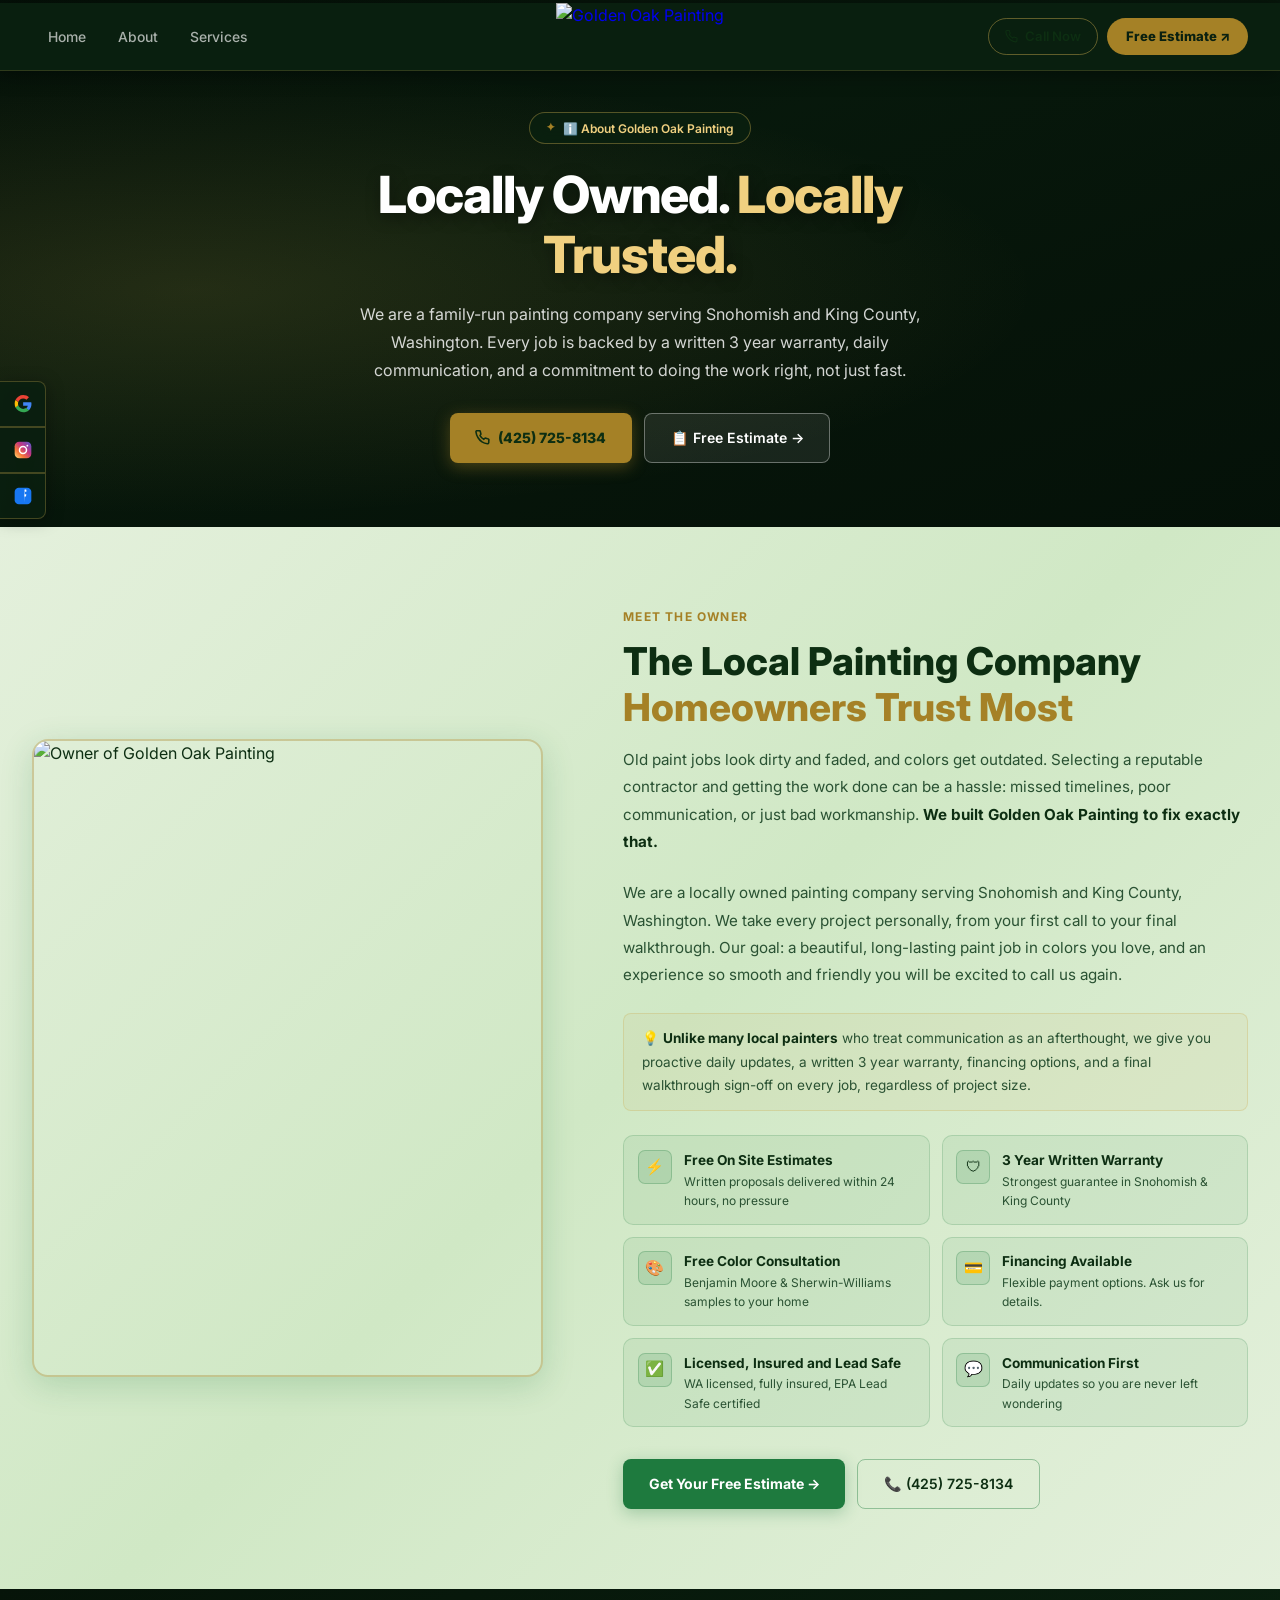
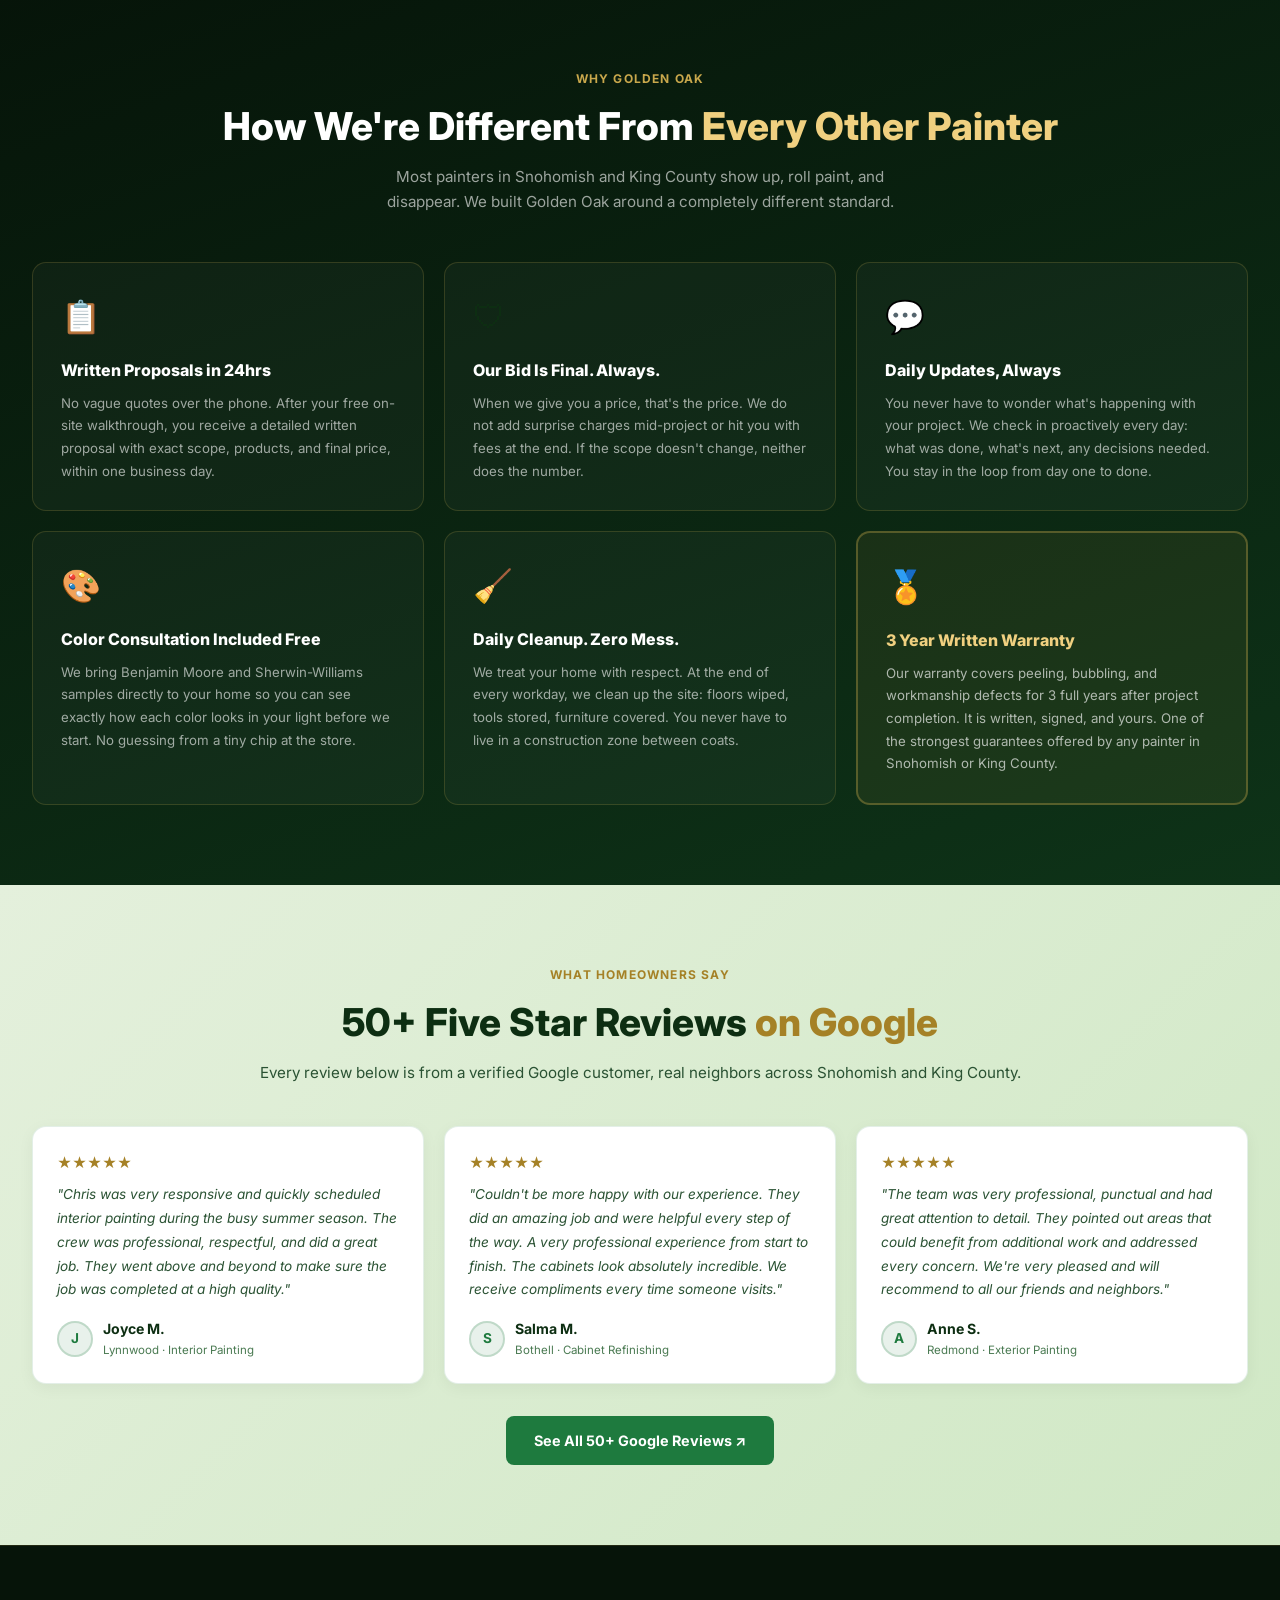
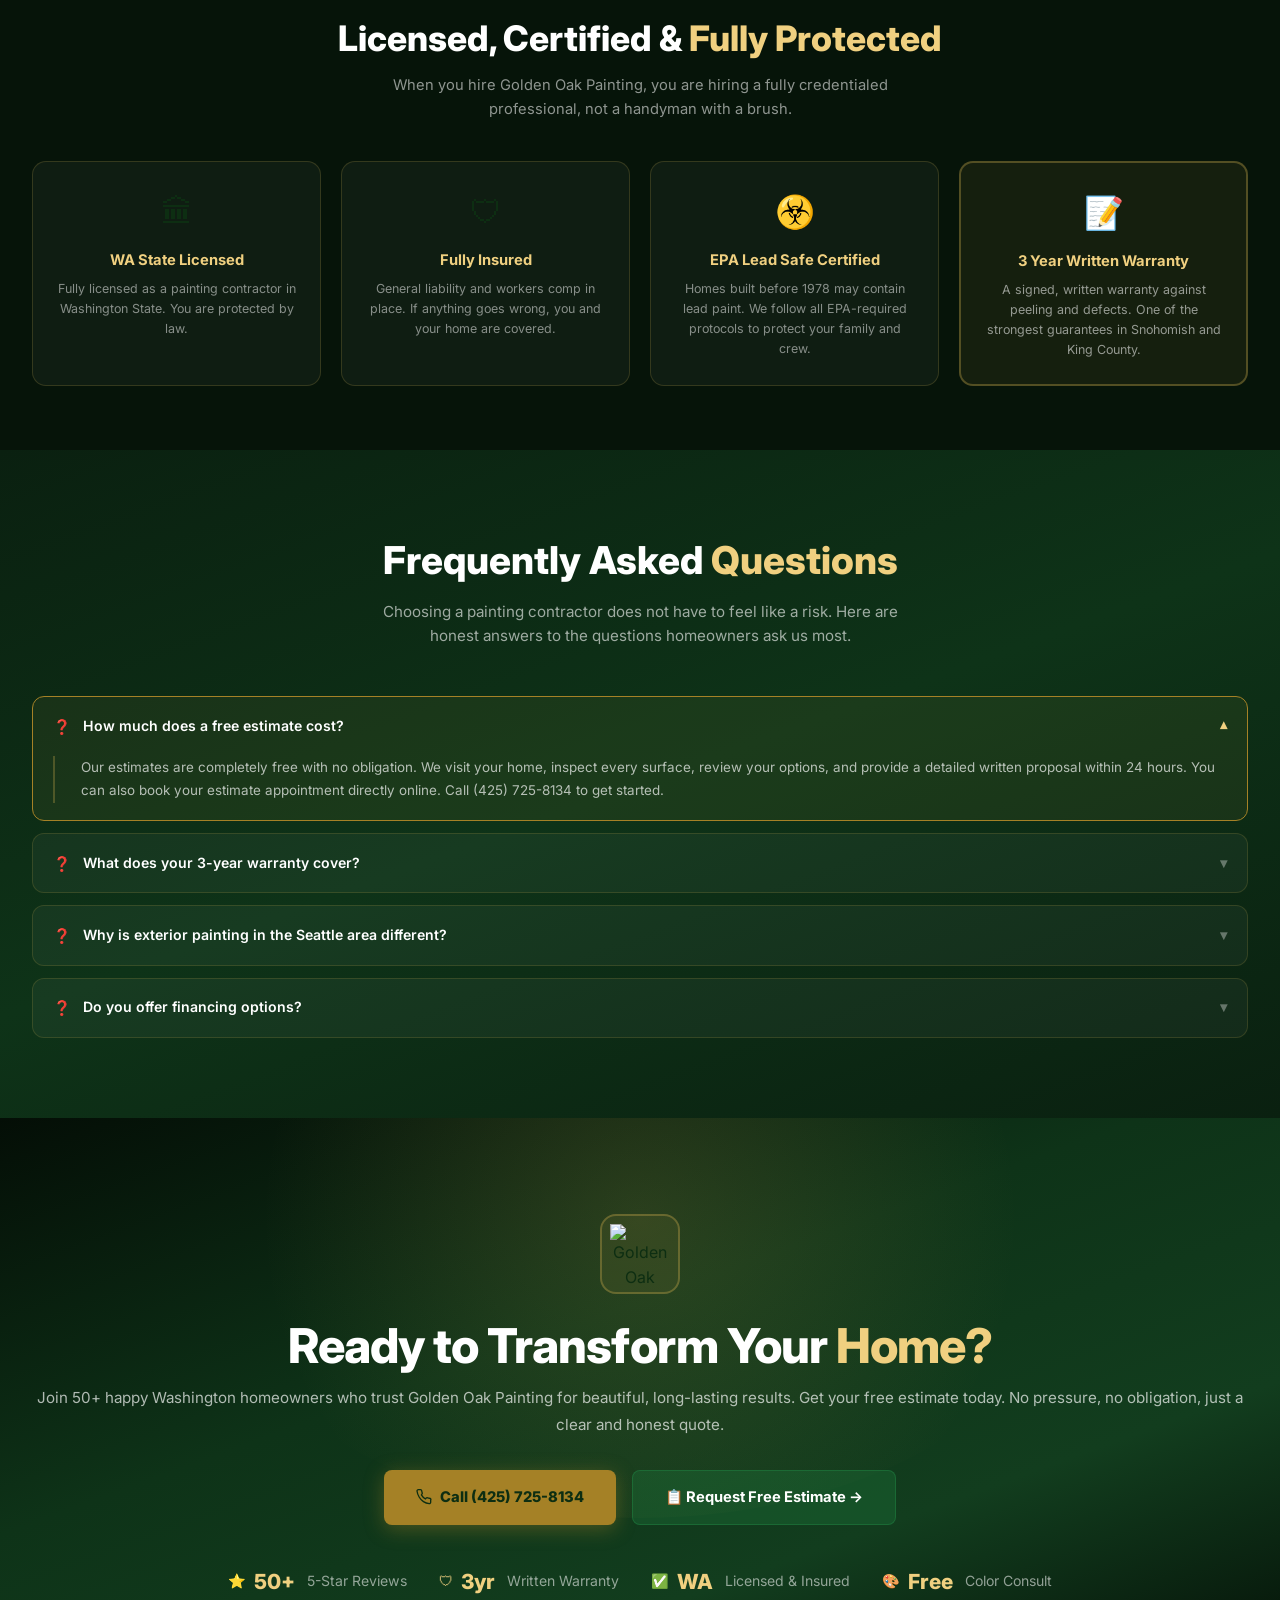
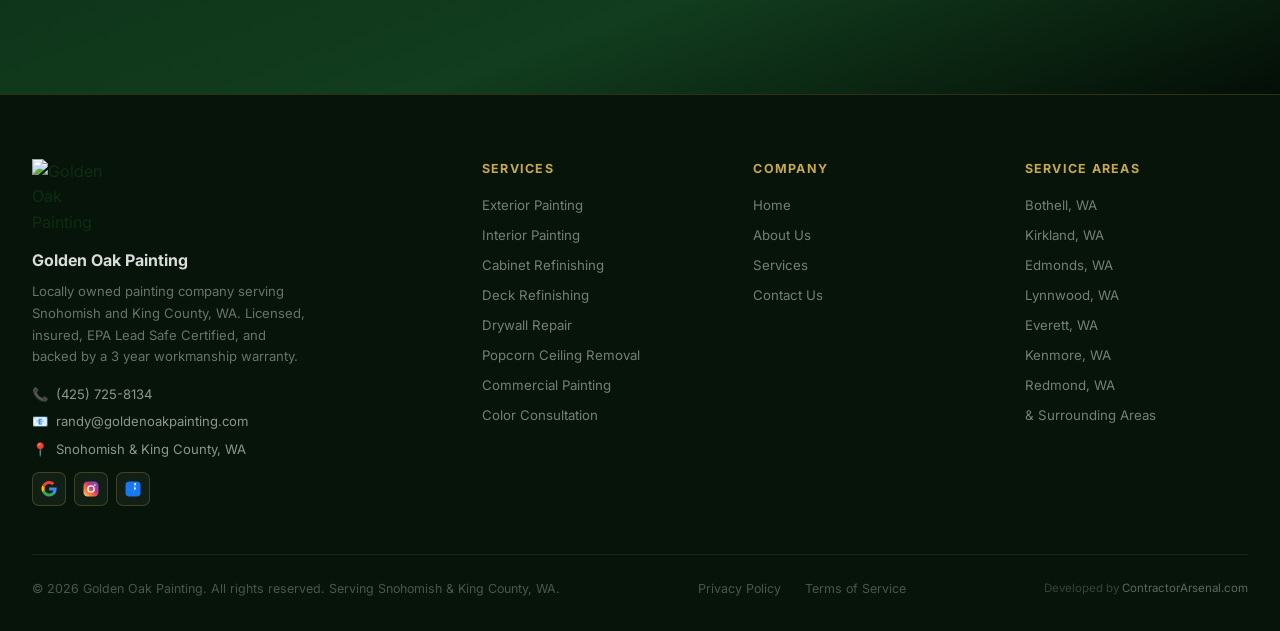
==== about.html @ 3a81936b "Fix cabinet image, footer logo CSS, service dropdown, developed by credit - Fix CSS selector: .foote" ====
<!DOCTYPE html>
<html lang="en">
<head>
<meta charset="UTF-8">
<meta name="viewport" content="width=device-width, initial-scale=1.0">
<meta name="format-detection" content="telephone=no">
<title>About | Golden Oak Painting</title>
<link rel="preconnect" href="https://fonts.googleapis.com">
<link href="https://fonts.googleapis.com/css2?family=Inter:wght@300;400;500;600;700;800&display=swap" rel="stylesheet">
<link rel="stylesheet" href="styles.css">
</head>
<body>


<div class="progress-bar" id="progressBar"></div>

<!-- FLOATING SOCIAL -->
<div class="social-float">
  <a href="https://share.google/kBf1gE6go8QIPGcQb" target="_blank" rel="noopener" class="sf-btn" data-label="Google Reviews">
    <svg viewBox="0 0 24 24" fill="none"><path d="M21.805 10.023H12.18v3.954h5.594c-.242 1.242-.975 2.297-2.082 3.004l3.364 2.614c1.962-1.811 3.094-4.476 3.094-7.657 0-.621-.056-1.22-.155-1.797z" fill="#4285F4"/><path d="M12.18 22c2.81 0 5.168-.932 6.89-2.527l-3.364-2.614c-.932.625-2.125.994-3.526.994-2.713 0-5.01-1.832-5.832-4.294L2.96 16.03C4.68 19.479 8.168 22 12.18 22z" fill="#34A853"/><path d="M6.348 13.559a6.06 6.06 0 0 1-.317-1.94c0-.673.116-1.328.317-1.94L2.96 7.11A9.946 9.946 0 0 0 2 11.619c0 1.609.385 3.13 1.064 4.478l3.284-2.538z" fill="#FBBC05"/><path d="M12.18 5.326c1.527 0 2.895.525 3.974 1.556l2.981-2.981C17.34 2.24 14.99 1.238 12.18 1.238c-4.012 0-7.5 2.52-9.22 5.872l3.388 2.63c.822-2.462 3.119-4.414 5.832-4.414z" fill="#EA4335"/></svg>
  </a>
  <a href="https://www.instagram.com/goldenoakpainting/reels/" target="_blank" rel="noopener" class="sf-btn" data-label="Instagram">
    <svg viewBox="0 0 24 24" fill="none"><defs><linearGradient id="ig1" x1="0%" y1="100%" x2="100%" y2="0%"><stop offset="0%" stop-color="#FFDC80"/><stop offset="30%" stop-color="#F77737"/><stop offset="60%" stop-color="#C13584"/><stop offset="100%" stop-color="#515BD4"/></linearGradient></defs><rect x="2" y="2" width="20" height="20" rx="5.5" fill="url(#ig1)"/><circle cx="12" cy="12" r="4.2" stroke="#fff" stroke-width="1.8" fill="none"/><circle cx="17.2" cy="6.8" r="1.1" fill="#fff"/></svg>
  </a>
  <a href="https://www.facebook.com/p/Golden-Oak-Painting-61563279777927/" target="_blank" rel="noopener" class="sf-btn" data-label="Facebook">
    <svg viewBox="0 0 24 24" fill="none"><rect x="2" y="2" width="20" height="20" rx="5" fill="#1877F2"/><path d="M13.2 20v-7.3h2.4l.36-2.8H13.2V8.2c0-.8.22-1.35 1.38-1.35h1.47V4.35C15.8 4.24 14.86 4.13 13.9 4.13c-2.13 0-3.59 1.3-3.69v2.06H8v2.8h2.31V20h2.89z" fill="#fff"/></svg>
  </a>
</div>

<a href="index.html#hero" class="scroll-top" id="scrollTop">↑</a>

<!-- NAV -->
<nav>
  <div class="nav-inner">
    <ul class="nav-links">
      <li><a href="index.html#hero">Home</a></li>
      <li><a href="about.html" class="active">About</a></li>
      <li><a href="services.html">Services</a></li>
    </ul>
    <a href="index.html#hero" class="nav-logo">
      <img src="https://cdn.prod.website-files.com/67cbada18d07464c05c5ebd4/68ad2a985d8bb816f4c9b958_GOP%20-%20Main%20Logo%20Transparent%20(1).png" alt="Golden Oak Painting">
    </a>
    <div class="nav-right">
      <a href="tel:4257258134" class="nav-btn">
        <svg width="13" height="13" fill="none" stroke="currentColor" stroke-width="2" viewBox="0 0 24 24"><path d="M22 16.92v3a2 2 0 0 1-2.18 2 19.79 19.79 0 0 1-8.63-3.07A19.5 19.5 0 0 1 4.69 12 19.79 19.79 0 0 1 1.61 3.44 2 2 0 0 1 3.58 1h3a2 2 0 0 1 2 1.72 12.84 12.84 0 0 0 .7 2.81 2 2 0 0 1-.45 2.11L8.09 8.91a16 16 0 0 0 6 6l1.27-1.27a2 2 0 0 1 2.11-.45 12.84 12.84 0 0 0 2.81.7A2 2 0 0 1 22 16.92z"/></svg>
        Call Now
      </a>
      <a href="contact.html" class="nav-btn-primary">Free Estimate ↗</a>
      <button class="hamburger" id="hamburger" aria-label="Menu" onclick="toggleMobileMenu()">
        <span></span><span></span><span></span>
      </button>
    </div>
  </div>
</nav>

<!-- MOBILE MENU -->
<div class="mobile-menu" id="mobileMenu">
  <a href="index.html" onclick="closeMobileMenu()">🏠 Home</a>
  <a href="about.html" onclick="closeMobileMenu()">ℹ️ About</a>
  <a href="services.html" onclick="closeMobileMenu()">🎨 Services</a>
  <div class="mobile-cta">
    <a href="tel:4257258134" class="mmcta-call" onclick="closeMobileMenu()">📞 Call (425) 725-8134</a>
    <a href="contact.html" class="mmcta-est" onclick="closeMobileMenu()">📋 Get Free Estimate</a>
  </div>
</div>

<section class="page-hero" id="hero">
  <div class="hero-slides" id="heroSlides"></div>
  <div class="page-hero-inner">
    <div class="hero-badge">ℹ️ About Golden Oak Painting</div>
    <h1>Locally Owned. <span>Locally Trusted.</span></h1>
    <p>We are a family-run painting company serving Snohomish and King County, Washington. Every job is backed by a written 3 year warranty, daily communication, and a commitment to doing the work right, not just fast.</p>
    <div class="hero-actions">
      <a href="tel:4257258134" class="btn-primary">
        <svg width="15" height="15" fill="none" stroke="currentColor" stroke-width="2.5" viewBox="0 0 24 24"><path d="M22 16.92v3a2 2 0 0 1-2.18 2 19.79 19.79 0 0 1-8.63-3.07A19.5 19.5 0 0 1 4.69 12 19.79 19.79 0 0 1 1.61 3.44 2 2 0 0 1 3.58 1h3a2 2 0 0 1 2 1.72 12.84 12.84 0 0 0 .7 2.81 2 2 0 0 1-.45 2.11L8.09 8.91a16 16 0 0 0 6 6l1.27-1.27a2 2 0 0 1 2.11-.45 12.84 12.84 0 0 0 2.81.7A2 2 0 0 1 22 16.92z"/></svg>
        (425) 725-8134
      </a>
      <a href="contact.html" class="btn-ghost">📋 Free Estimate →</a>
    </div>
  </div>
</section>

<section id="about">
  <div class="section-inner">
    <div class="about-grid">
      <div class="reveal">
        <div class="about-img-wrapper">
          <img src="https://github.com/user-attachments/assets/97a627ed-336a-4afd-b646-5852af246768" alt="Owner of Golden Oak Painting" style="border-radius:12px;width:100%;object-fit:cover;aspect-ratio:4/5">
        </div>
      </div>
      <div class="reveal">
        <div class="about-label">Meet the Owner</div>
        <h2 class="about-title">The Local Painting Company <span>Homeowners Trust Most</span></h2>
        <p class="about-desc">Old paint jobs look dirty and faded, and colors get outdated. Selecting a reputable contractor and getting the work done can be a hassle: missed timelines, poor communication, or just bad workmanship. <strong>We built Golden Oak Painting to fix exactly that.</strong></p>
        <p class="about-desc">We are a locally owned painting company serving Snohomish and King County, Washington. We take every project personally, from your first call to your final walkthrough. Our goal: a beautiful, long-lasting paint job in colors you love, and an experience so smooth and friendly you will be excited to call us again.</p>
        <div style="font-size:0.85rem;background:rgba(201,168,76,0.08);border:1px solid rgba(201,168,76,0.28);border-radius:8px;padding:0.85rem 1.1rem;color:var(--text2);margin-bottom:1.5rem;line-height:1.7">
          💡 <strong style="color:var(--text)">Unlike many local painters</strong> who treat communication as an afterthought, we give you proactive daily updates, a written 3 year warranty, financing options, and a final walkthrough sign-off on every job, regardless of project size.
        </div>
        <div class="about-points">
          <div class="about-point"><div class="apoint-icon">⚡</div><div><div class="apoint-title">Free On Site Estimates</div><div class="apoint-desc">Written proposals delivered within 24 hours, no pressure</div></div></div>
          <div class="about-point"><div class="apoint-icon">🛡</div><div><div class="apoint-title">3 Year Written Warranty</div><div class="apoint-desc">Strongest guarantee in Snohomish &amp; King County</div></div></div>
          <div class="about-point"><div class="apoint-icon">🎨</div><div><div class="apoint-title">Free Color Consultation</div><div class="apoint-desc">Benjamin Moore &amp; Sherwin-Williams samples to your home</div></div></div>
          <div class="about-point"><div class="apoint-icon">💳</div><div><div class="apoint-title">Financing Available</div><div class="apoint-desc">Flexible payment options. Ask us for details.</div></div></div>
          <div class="about-point"><div class="apoint-icon">✅</div><div><div class="apoint-title">Licensed, Insured and Lead Safe</div><div class="apoint-desc">WA licensed, fully insured, EPA Lead Safe certified</div></div></div>
          <div class="about-point"><div class="apoint-icon">💬</div><div><div class="apoint-title">Communication First</div><div class="apoint-desc">Daily updates so you are never left wondering</div></div></div>
        </div>
        <div class="about-actions">
          <a href="contact.html" class="btn-green">Get Your Free Estimate →</a>
          <a href="tel:4257258134" class="btn-outline-green">📞 (425) 725-8134</a>
        </div>
      </div>
    </div>
  </div>
</section>

<!-- ═══ WHY WE'RE DIFFERENT ═══ -->
<section style="background:linear-gradient(160deg,var(--dark1) 0%,var(--dark3) 100%);padding:5rem 2rem">
  <div class="section-inner">
    <div style="text-align:center;margin-bottom:3rem" class="reveal">
      <div style="font-size:0.75rem;font-weight:700;letter-spacing:0.1em;text-transform:uppercase;color:var(--gold2);margin-bottom:0.5rem">Why Golden Oak</div>
      <h2 style="font-size:clamp(1.8rem,3vw,2.5rem);font-weight:800;color:#fff;margin-bottom:0.5rem">How We're Different From <span style="color:var(--gold3)">Every Other Painter</span></h2>
      <p style="color:rgba(255,255,255,0.6);max-width:560px;margin:0 auto;font-size:0.95rem">Most painters in Snohomish and King County show up, roll paint, and disappear. We built Golden Oak around a completely different standard.</p>
    </div>
    <div style="display:grid;grid-template-columns:repeat(3,1fr);gap:1.25rem" class="reveal">
      <div style="background:rgba(255,255,255,0.03);border:1.5px solid rgba(201,168,76,0.2);border-radius:14px;padding:1.75rem">
        <div style="font-size:2rem;margin-bottom:1rem">📋</div>
        <div style="font-weight:800;color:#fff;font-size:1rem;margin-bottom:0.5rem">Written Proposals in 24hrs</div>
        <div style="font-size:0.83rem;color:rgba(255,255,255,0.6);line-height:1.7">No vague quotes over the phone. After your free on-site walkthrough, you receive a detailed written proposal with exact scope, products, and final price, within one business day.</div>
      </div>
      <div style="background:rgba(255,255,255,0.03);border:1.5px solid rgba(201,168,76,0.2);border-radius:14px;padding:1.75rem">
        <div style="font-size:2rem;margin-bottom:1rem">🛡</div>
        <div style="font-weight:800;color:#fff;font-size:1rem;margin-bottom:0.5rem">Our Bid Is Final. Always.</div>
        <div style="font-size:0.83rem;color:rgba(255,255,255,0.6);line-height:1.7">When we give you a price, that's the price. We do not add surprise charges mid-project or hit you with fees at the end. If the scope doesn't change, neither does the number.</div>
      </div>
      <div style="background:rgba(255,255,255,0.03);border:1.5px solid rgba(201,168,76,0.2);border-radius:14px;padding:1.75rem">
        <div style="font-size:2rem;margin-bottom:1rem">💬</div>
        <div style="font-weight:800;color:#fff;font-size:1rem;margin-bottom:0.5rem">Daily Updates, Always</div>
        <div style="font-size:0.83rem;color:rgba(255,255,255,0.6);line-height:1.7">You never have to wonder what's happening with your project. We check in proactively every day: what was done, what's next, any decisions needed. You stay in the loop from day one to done.</div>
      </div>
      <div style="background:rgba(255,255,255,0.03);border:1.5px solid rgba(201,168,76,0.2);border-radius:14px;padding:1.75rem">
        <div style="font-size:2rem;margin-bottom:1rem">🎨</div>
        <div style="font-weight:800;color:#fff;font-size:1rem;margin-bottom:0.5rem">Color Consultation Included Free</div>
        <div style="font-size:0.83rem;color:rgba(255,255,255,0.6);line-height:1.7">We bring Benjamin Moore and Sherwin-Williams samples directly to your home so you can see exactly how each color looks in your light before we start. No guessing from a tiny chip at the store.</div>
      </div>
      <div style="background:rgba(255,255,255,0.03);border:1.5px solid rgba(201,168,76,0.2);border-radius:14px;padding:1.75rem">
        <div style="font-size:2rem;margin-bottom:1rem">🧹</div>
        <div style="font-weight:800;color:#fff;font-size:1rem;margin-bottom:0.5rem">Daily Cleanup. Zero Mess.</div>
        <div style="font-size:0.83rem;color:rgba(255,255,255,0.6);line-height:1.7">We treat your home with respect. At the end of every workday, we clean up the site: floors wiped, tools stored, furniture covered. You never have to live in a construction zone between coats.</div>
      </div>
      <div style="background:rgba(201,168,76,0.08);border:2px solid rgba(201,168,76,0.35);border-radius:14px;padding:1.75rem">
        <div style="font-size:2rem;margin-bottom:1rem">🏅</div>
        <div style="font-weight:800;color:var(--gold3);font-size:1rem;margin-bottom:0.5rem">3 Year Written Warranty</div>
        <div style="font-size:0.83rem;color:rgba(255,255,255,0.65);line-height:1.7">Our warranty covers peeling, bubbling, and workmanship defects for 3 full years after project completion. It is written, signed, and yours. One of the strongest guarantees offered by any painter in Snohomish or King County.</div>
      </div>
    </div>
  </div>
</section>

<!-- ═══ REAL REVIEWS ═══ -->
<section style="background:linear-gradient(135deg,var(--light1) 0%,var(--light2) 100%);padding:5rem 2rem">
  <div class="section-inner">
    <div style="text-align:center;margin-bottom:2.5rem" class="reveal">
      <div style="font-size:0.75rem;font-weight:700;letter-spacing:0.1em;text-transform:uppercase;color:var(--gold);margin-bottom:0.5rem">What Homeowners Say</div>
      <h2 style="font-size:clamp(1.8rem,3vw,2.5rem);font-weight:800;color:var(--text);margin-bottom:0.5rem">50+ Five Star Reviews <span style="color:var(--gold)">on Google</span></h2>
      <p style="color:var(--text2);font-size:0.95rem">Every review below is from a verified Google customer, real neighbors across Snohomish and King County.</p>
    </div>
    <div style="display:grid;grid-template-columns:repeat(3,1fr);gap:1.25rem;margin-bottom:2rem" class="reveal">
      <div style="background:#fff;border:1.5px solid rgba(30,122,62,0.12);border-radius:14px;padding:1.5rem;box-shadow:0 4px 16px rgba(0,0,0,0.05)">
        <div style="color:var(--gold);margin-bottom:0.6rem;font-size:0.9rem">★★★★★</div>
        <p style="font-size:0.85rem;color:var(--text2);line-height:1.75;margin-bottom:1rem;font-style:italic">"Chris was very responsive and quickly scheduled interior painting during the busy summer season. The crew was professional, respectful, and did a great job. They went above and beyond to make sure the job was completed at a high quality."</p>
        <div style="display:flex;align-items:center;gap:0.6rem"><div style="width:36px;height:36px;border-radius:50%;background:rgba(30,122,62,0.1);border:2px solid rgba(30,122,62,0.2);display:flex;align-items:center;justify-content:center;font-weight:700;color:var(--green);font-size:0.85rem">J</div><div><div style="font-weight:700;color:var(--text);font-size:0.88rem">Joyce M.</div><div style="font-size:0.72rem;color:var(--text3)">Lynnwood · Interior Painting</div></div></div>
      </div>
      <div style="background:#fff;border:1.5px solid rgba(30,122,62,0.12);border-radius:14px;padding:1.5rem;box-shadow:0 4px 16px rgba(0,0,0,0.05)">
        <div style="color:var(--gold);margin-bottom:0.6rem;font-size:0.9rem">★★★★★</div>
        <p style="font-size:0.85rem;color:var(--text2);line-height:1.75;margin-bottom:1rem;font-style:italic">"Couldn't be more happy with our experience. They did an amazing job and were helpful every step of the way. A very professional experience from start to finish. The cabinets look absolutely incredible. We receive compliments every time someone visits."</p>
        <div style="display:flex;align-items:center;gap:0.6rem"><div style="width:36px;height:36px;border-radius:50%;background:rgba(30,122,62,0.1);border:2px solid rgba(30,122,62,0.2);display:flex;align-items:center;justify-content:center;font-weight:700;color:var(--green);font-size:0.85rem">S</div><div><div style="font-weight:700;color:var(--text);font-size:0.88rem">Salma M.</div><div style="font-size:0.72rem;color:var(--text3)">Bothell · Cabinet Refinishing</div></div></div>
      </div>
      <div style="background:#fff;border:1.5px solid rgba(30,122,62,0.12);border-radius:14px;padding:1.5rem;box-shadow:0 4px 16px rgba(0,0,0,0.05)">
        <div style="color:var(--gold);margin-bottom:0.6rem;font-size:0.9rem">★★★★★</div>
        <p style="font-size:0.85rem;color:var(--text2);line-height:1.75;margin-bottom:1rem;font-style:italic">"The team was very professional, punctual and had great attention to detail. They pointed out areas that could benefit from additional work and addressed every concern. We're very pleased and will recommend to all our friends and neighbors."</p>
        <div style="display:flex;align-items:center;gap:0.6rem"><div style="width:36px;height:36px;border-radius:50%;background:rgba(30,122,62,0.1);border:2px solid rgba(30,122,62,0.2);display:flex;align-items:center;justify-content:center;font-weight:700;color:var(--green);font-size:0.85rem">A</div><div><div style="font-weight:700;color:var(--text);font-size:0.88rem">Anne S.</div><div style="font-size:0.72rem;color:var(--text3)">Redmond · Exterior Painting</div></div></div>
      </div>
    </div>
    <div style="text-align:center" class="reveal">
      <a href="https://share.google/kBf1gE6go8QIPGcQb" target="_blank" rel="noopener" style="display:inline-flex;align-items:center;gap:0.5rem;padding:0.8rem 1.75rem;border-radius:8px;background:var(--green);color:#fff;font-weight:700;text-decoration:none;font-size:0.9rem">See All 50+ Google Reviews ↗</a>
    </div>
  </div>
</section>

<!-- ═══ CREDENTIALS ═══ -->
<section style="background:var(--dark1);padding:4rem 2rem;border-top:1px solid rgba(201,168,76,0.15)">
  <div class="section-inner">
    <div style="text-align:center;margin-bottom:2.5rem" class="reveal">
      <h2 style="font-size:clamp(1.6rem,3vw,2.2rem);font-weight:800;color:#fff;margin-bottom:0.5rem">Licensed, Certified &amp; <span style="color:var(--gold3)">Fully Protected</span></h2>
      <p style="color:rgba(255,255,255,0.55);max-width:520px;margin:0 auto;font-size:0.92rem">When you hire Golden Oak Painting, you are hiring a fully credentialed professional, not a handyman with a brush.</p>
    </div>
    <div style="display:grid;grid-template-columns:repeat(4,1fr);gap:1.25rem" class="reveal">
      <div style="background:rgba(255,255,255,0.04);border:1.5px solid rgba(201,168,76,0.2);border-radius:14px;padding:1.5rem;text-align:center">
        <div style="font-size:2rem;margin-bottom:0.75rem">🏛</div>
        <div style="font-weight:700;color:var(--gold3);font-size:0.92rem;margin-bottom:0.4rem">WA State Licensed</div>
        <div style="font-size:0.78rem;color:rgba(255,255,255,0.5);line-height:1.6">Fully licensed as a painting contractor in Washington State. You are protected by law.</div>
      </div>
      <div style="background:rgba(255,255,255,0.04);border:1.5px solid rgba(201,168,76,0.2);border-radius:14px;padding:1.5rem;text-align:center">
        <div style="font-size:2rem;margin-bottom:0.75rem">🛡</div>
        <div style="font-weight:700;color:var(--gold3);font-size:0.92rem;margin-bottom:0.4rem">Fully Insured</div>
        <div style="font-size:0.78rem;color:rgba(255,255,255,0.5);line-height:1.6">General liability and workers comp in place. If anything goes wrong, you and your home are covered.</div>
      </div>
      <div style="background:rgba(255,255,255,0.04);border:1.5px solid rgba(201,168,76,0.2);border-radius:14px;padding:1.5rem;text-align:center">
        <div style="font-size:2rem;margin-bottom:0.75rem">☣️</div>
        <div style="font-weight:700;color:var(--gold3);font-size:0.92rem;margin-bottom:0.4rem">EPA Lead Safe Certified</div>
        <div style="font-size:0.78rem;color:rgba(255,255,255,0.5);line-height:1.6">Homes built before 1978 may contain lead paint. We follow all EPA-required protocols to protect your family and crew.</div>
      </div>
      <div style="background:rgba(201,168,76,0.08);border:2px solid rgba(201,168,76,0.35);border-radius:14px;padding:1.5rem;text-align:center">
        <div style="font-size:2rem;margin-bottom:0.75rem">📝</div>
        <div style="font-weight:700;color:var(--gold3);font-size:0.92rem;margin-bottom:0.4rem">3 Year Written Warranty</div>
        <div style="font-size:0.78rem;color:rgba(255,255,255,0.55);line-height:1.6">A signed, written warranty against peeling and defects. One of the strongest guarantees in Snohomish and King County.</div>
      </div>
    </div>
  </div>
</section>

<section id="faq">
  <div class="section-inner">
    <div class="faq-head reveal">
      <h2>Frequently Asked <span>Questions</span></h2>
      <p>Choosing a painting contractor does not have to feel like a risk. Here are honest answers to the questions homeowners ask us most.</p>
    </div>
    <div class="faq-cols reveal" style="grid-template-columns:1fr">
      <div>
        <div class="faq-item open">
          <div class="faq-q" onclick="toggleFaq(this)"><span class="faq-q-icon">❓</span>How much does a free estimate cost?<span class="chev">▾</span></div>
          <div class="faq-a"><div class="faq-a-inner">Our estimates are completely free with no obligation. We visit your home, inspect every surface, review your options, and provide a detailed written proposal within 24 hours. You can also book your estimate appointment directly online. Call (425) 725-8134 to get started.</div></div>
        </div>
        <div class="faq-item" style="margin-top:0.75rem">
          <div class="faq-q" onclick="toggleFaq(this)"><span class="faq-q-icon">❓</span>What does your 3-year warranty cover?<span class="chev">▾</span></div>
          <div class="faq-a"><div class="faq-a-inner">Our 3 year workmanship warranty covers peeling, bubbling, and defects caused by our application. Our bid is also final: if the scope stays the same, so does the price. This is one of the strongest written guarantees offered by any painter in Snohomish or King County.</div></div>
        </div>
        <div class="faq-item" style="margin-top:0.75rem">
          <div class="faq-q" onclick="toggleFaq(this)"><span class="faq-q-icon">❓</span>Why is exterior painting in the Seattle area different?<span class="chev">▾</span></div>
          <div class="faq-a"><div class="faq-a-inner">Seattle's moisture, temperature swings, and seasonal sun exposure can reveal weak prep fast. Peeling, bubbling, and early fading are common when corners are cut. We prioritize thorough surface prep, proper product selection, and application methods that help coatings bond and perform through real Pacific Northwest seasons.</div></div>
        </div>
        <div class="faq-item" style="margin-top:0.75rem">
          <div class="faq-q" onclick="toggleFaq(this)"><span class="faq-q-icon">❓</span>Do you offer financing options?<span class="chev">▾</span></div>
          <div class="faq-a"><div class="faq-a-inner">Yes, we offer flexible financing options to make your project affordable. Painting is an investment in your home's value and curb appeal, and we do not want budget concerns to hold you back. Ask us about financing when you request your free estimate.</div></div>
        </div>
      </div>
    </div>
  </div>
</section>

<section id="finalcta">
  <div class="finalcta-inner reveal">
    <div class="finalcta-logo"><img src="https://cdn.prod.website-files.com/67cbada18d07464c05c5ebd4/68ad2a985d8bb816f4c9b958_GOP%20-%20Main%20Logo%20Transparent%20(1).png" alt="Golden Oak Painting"></div>
    <h2 class="finalcta-title">Ready to Transform Your <span>Home?</span></h2>
    <p class="finalcta-sub">Join 50+ happy Washington homeowners who trust Golden Oak Painting for beautiful, long-lasting results. Get your free estimate today. No pressure, no obligation, just a clear and honest quote.</p>
    <div class="finalcta-btns">
      <a href="tel:4257258134" class="btn-gold-hero">
        <svg width="16" height="16" fill="none" stroke="currentColor" stroke-width="2" viewBox="0 0 24 24"><path d="M22 16.92v3a2 2 0 0 1-2.18 2 19.79 19.79 0 0 1-8.63-3.07A19.5 19.5 0 0 1 4.69 12 19.79 19.79 0 0 1 1.61 3.44 2 2 0 0 1 3.58 1h3a2 2 0 0 1 2 1.72 12.84 12.84 0 0 0 .7 2.81 2 2 0 0 1-.45 2.11L8.09 8.91a16 16 0 0 0 6 6l1.27-1.27a2 2 0 0 1 2.11-.45 12.84 12.84 0 0 0 2.81.7A2 2 0 0 1 22 16.92z"/></svg>
        Call (425) 725-8134
      </a>
      <a href="contact.html" class="btn-green-hero">📋 Request Free Estimate →</a>
    </div>
    <div class="fcstats">
      <div class="fcstat"><span class="fcstat-icon">⭐</span><span class="fcstat-num">50+</span>&nbsp;5-Star Reviews</div>
      <div class="fcstat"><span class="fcstat-icon">🛡</span><span class="fcstat-num">3yr</span>&nbsp;Written Warranty</div>
      <div class="fcstat"><span class="fcstat-icon">✅</span><span class="fcstat-num">WA</span>&nbsp;Licensed & Insured</div>
      <div class="fcstat"><span class="fcstat-icon">🎨</span><span class="fcstat-num">Free</span>&nbsp;Color Consult</div>
    </div>
  </div>
</section>

<footer>
  <div class="footer-inner">
    <div class="footer-top">
      <div>
        <img src="https://cdn.prod.website-files.com/67cbada18d07464c05c5ebd4/68ad2a985d8bb816f4c9b958_GOP%20-%20Main%20Logo%20Transparent%20(1).png" alt="Golden Oak Painting" class="footer-brand">
        <div class="footer-brand-name">Golden Oak Painting</div>
        <p class="footer-desc">Locally owned painting company serving Snohomish and King County, WA. Licensed, insured, EPA Lead Safe Certified, and backed by a 3 year workmanship warranty.</p>
        <a href="tel:4257258134" class="footer-contact-item"><span>📞</span>(425) 725-8134</a>
        <a href="mailto:randy@goldenoakpainting.com" class="footer-contact-item"><span>📧</span>randy@goldenoakpainting.com</a>
        <div class="footer-contact-item"><span>📍</span>Snohomish & King County, WA</div>
        <div class="fsocs">
          <a href="https://share.google/kBf1gE6go8QIPGcQb" target="_blank" rel="noopener" class="fsoc" title="Google Reviews"><svg viewBox="0 0 24 24" width="18" height="18" fill="none"><path d="M21.805 10.023H12.18v3.954h5.594c-.242 1.242-.975 2.297-2.082 3.004l3.364 2.614c1.962-1.811 3.094-4.476 3.094-7.657 0-.621-.056-1.22-.155-1.797z" fill="#4285F4"/><path d="M12.18 22c2.81 0 5.168-.932 6.89-2.527l-3.364-2.614c-.932.625-2.125.994-3.526.994-2.713 0-5.01-1.832-5.832-4.294L2.96 16.03C4.68 19.479 8.168 22 12.18 22z" fill="#34A853"/><path d="M6.348 13.559a6.06 6.06 0 0 1-.317-1.94c0-.673.116-1.328.317-1.94L2.96 7.11A9.946 9.946 0 0 0 2 11.619c0 1.609.385 3.13 1.064 4.478l3.284-2.538z" fill="#FBBC05"/><path d="M12.18 5.326c1.527 0 2.895.525 3.974 1.556l2.981-2.981C17.34 2.24 14.99 1.238 12.18 1.238c-4.012 0-7.5 2.52-9.22 5.872l3.388 2.63c.822-2.462 3.119-4.414 5.832-4.414z" fill="#EA4335"/></svg></a>
          <a href="https://www.instagram.com/goldenoakpainting/reels/" target="_blank" rel="noopener" class="fsoc" title="Instagram"><svg viewBox="0 0 24 24" width="18" height="18" fill="none"><defs><linearGradient id="ig2" x1="0%" y1="100%" x2="100%" y2="0%"><stop offset="0%" stop-color="#FFDC80"/><stop offset="30%" stop-color="#F77737"/><stop offset="60%" stop-color="#C13584"/><stop offset="100%" stop-color="#515BD4"/></linearGradient></defs><rect x="2" y="2" width="20" height="20" rx="5.5" fill="url(#ig2)"/><circle cx="12" cy="12" r="4.2" stroke="#fff" stroke-width="1.8" fill="none"/><circle cx="17.2" cy="6.8" r="1.1" fill="#fff"/></svg></a>
          <a href="https://www.facebook.com/p/Golden-Oak-Painting-61563279777927/" target="_blank" rel="noopener" class="fsoc" title="Facebook"><svg viewBox="0 0 24 24" width="18" height="18" fill="none"><rect x="2" y="2" width="20" height="20" rx="5" fill="#1877F2"/><path d="M13.2 20v-7.3h2.4l.36-2.8H13.2V8.2c0-.8.22-1.35 1.38-1.35h1.47V4.35C15.8 4.24 14.86 4.13 13.9 4.13c-2.13 0-3.59 1.3-3.69v2.06H8v2.8h2.31V20h2.89z" fill="#fff"/></svg></a>
        </div>
      </div>
      <div>
        <div class="footer-col-title">Services</div>
        <ul class="footer-links">
          <li>Exterior Painting</li>
          <li>Interior Painting</li>
          <li>Cabinet Refinishing</li>
          <li>Deck Refinishing</li>
          <li>Drywall Repair</li>
          <li>Popcorn Ceiling Removal</li>
          <li>Commercial Painting</li>
          <li>Color Consultation</li>
        </ul>
      </div>
      <div>
        <div class="footer-col-title">Company</div>
        <ul class="footer-links">
          <li><a href="index.html">Home</a></li>
          <li><a href="about.html">About Us</a></li>
          <li><a href="services.html">Services</a></li>
          <li><a href="contact.html">Contact Us</a></li>
        </ul>
      </div>
      <div>
        <div class="footer-col-title">Service Areas</div>
        <ul class="footer-links">
          <li>Bothell, WA</li>
          <li>Kirkland, WA</li>
          <li>Edmonds, WA</li>
          <li>Lynnwood, WA</li>
          <li>Everett, WA</li>
          <li>Kenmore, WA</li>
          <li>Redmond, WA</li>
          <li>& Surrounding Areas</li>
        </ul>
      </div>
    </div>
    <div class="footer-bottom">
      <div class="footer-copy">© 2026 Golden Oak Painting. All rights reserved. Serving Snohomish & King County, WA.</div>
      <div class="footer-legal"><a href="#">Privacy Policy</a><a href="#">Terms of Service</a></div><div style="font-size:0.72rem;color:rgba(255,255,255,0.2)">Developed by <a href="https://contractorarsenal.com" target="_blank" rel="noopener" style="color:rgba(255,255,255,0.35);text-decoration:none">ContractorArsenal.com</a></div>
    </div>
  </div>
</footer>

<script data-cfasync="false" src="/cdn-cgi/scripts/5c5dd728/cloudflare-static/email-decode.min.js"></script><script src="script.js"></script>
<script src="mobile-menu.js"></script>

</body>
</html>
---- styles.css ----
*,*::before,*::after{box-sizing:border-box;margin:0;padding:0}
html{scroll-behavior:smooth}
:root{
  --gold:#a58126;--gold2:#c9a84c;--gold3:#f0d080;
  --green:#1e7a3e;--green2:#27a351;--green3:#43c26d;
  --dark1:#061409;--dark2:#0a2010;--dark3:#0e3318;--dark4:#123d1e;
  --light1:#e4f0dc;--light2:#d0e8c5;--light3:#c0ddb2;
  --text:#0d2e12;--text2:#2a5233;--text3:#4a7a52;
  --r:8px;--r2:12px;
}
body{font-family:'Inter',sans-serif;background:var(--light1);color:var(--text);overflow-x:hidden;line-height:1.6}
::-webkit-scrollbar{width:4px}
::-webkit-scrollbar-track{background:var(--dark3)}
::-webkit-scrollbar-thumb{background:var(--gold);border-radius:4px}

/* PROGRESS */
.progress-bar{position:fixed;top:0;left:0;height:3px;background:linear-gradient(90deg,var(--gold),var(--gold3),var(--gold));z-index:200;width:0;transition:width 0.1s}

/* NAV */
nav{position:fixed;top:3px;left:0;right:0;z-index:100;background:rgba(10,32,16,0.97);backdrop-filter:blur(16px);border-bottom:1px solid rgba(201,168,76,0.2);height:68px;display:flex;align-items:center;padding:0 2rem;box-shadow:0 2px 20px rgba(0,0,0,0.4)}
.nav-inner{max-width:1280px;margin:0 auto;width:100%;display:grid;grid-template-columns:1fr auto 1fr;align-items:center}
.nav-links{display:flex;gap:0;list-style:none;justify-content:flex-start}
.nav-links a{padding:0.5rem 1rem;font-size:0.87rem;color:rgba(255,255,255,0.65);text-decoration:none;border-radius:6px;transition:all 0.2s;position:relative;font-weight:500}
.nav-links a.active,.nav-links a:hover{color:var(--gold3)}
.nav-links a.active::after{content:'';position:absolute;bottom:-1px;left:1rem;right:1rem;height:2px;background:var(--gold);border-radius:2px}
.nav-logo{display:flex;align-items:center;justify-content:center;text-decoration:none}
.nav-logo img{height:68px;width:auto}
.nav-right{display:flex;gap:0.6rem;align-items:center;justify-content:flex-end}
.nav-btn{padding:0.45rem 1rem;border-radius:20px;font-size:0.82rem;font-weight:600;text-decoration:none;border:1.5px solid rgba(201,168,76,0.45);color:var(--gold3);background:transparent;cursor:pointer;display:flex;align-items:center;gap:0.4rem;transition:all 0.2s}
.nav-btn:hover{border-color:var(--gold3);background:rgba(201,168,76,0.12)}
.nav-btn-primary{background:var(--gold);color:#0a2010;border:none;padding:0.5rem 1.15rem;border-radius:20px;font-size:0.82rem;font-weight:800;text-decoration:none;display:flex;align-items:center;gap:0.4rem;transition:all 0.2s}
.nav-btn-primary:hover{background:var(--gold3);transform:translateY(-1px)}

/* FLOATING SOCIAL */
.social-float{position:fixed;left:0;top:50%;transform:translateY(-50%);z-index:50;display:flex;flex-direction:column;filter:drop-shadow(2px 2px 8px rgba(0,0,0,0.3))}
.sf-btn{width:46px;height:46px;display:flex;align-items:center;justify-content:center;background:rgba(10,32,16,0.9);border:1px solid rgba(201,168,76,0.3);border-left:none;color:rgba(255,255,255,0.7);text-decoration:none;transition:all 0.25s;position:relative}
.sf-btn:first-child{border-radius:0 8px 0 0}
.sf-btn:last-child{border-radius:0 0 8px 0}
.sf-btn svg{width:20px;height:20px;transition:transform 0.2s}
.sf-btn:hover{background:rgba(201,168,76,0.15);border-color:var(--gold)}
.sf-btn:hover svg{transform:scale(1.15)}
.sf-btn::after{content:attr(data-label);position:absolute;left:calc(100% + 8px);background:var(--dark1);color:#fff;font-size:0.7rem;font-weight:600;padding:0.25rem 0.6rem;border-radius:5px;white-space:nowrap;opacity:0;pointer-events:none;transition:opacity 0.2s;border:1px solid rgba(201,168,76,0.3)}
.sf-btn:hover::after{opacity:1}

/* SCROLL TOP */
.scroll-top{position:fixed;right:1.5rem;bottom:1.5rem;z-index:50;width:40px;height:40px;background:var(--dark3);border:1.5px solid rgba(201,168,76,0.4);border-radius:8px;color:var(--gold3);display:flex;align-items:center;justify-content:center;cursor:pointer;text-decoration:none;font-size:1.1rem;transition:all 0.2s;opacity:0;box-shadow:0 4px 16px rgba(0,0,0,0.3)}
.scroll-top.visible{opacity:1}
.scroll-top:hover{background:var(--gold);color:var(--dark1)}

/* UTILITY */
section{padding:5rem 2rem}
.section-inner{max-width:1280px;margin:0 auto}
.pill{display:inline-flex;align-items:center;gap:0.4rem;border-radius:20px;padding:0.28rem 0.8rem;font-size:0.72rem;font-weight:700;letter-spacing:0.04em;text-transform:uppercase}
.pill-gold{background:rgba(201,168,76,0.18);border:1px solid rgba(201,168,76,0.4);color:var(--gold3)}
.pill-green{background:rgba(39,163,81,0.18);border:1px solid rgba(39,163,81,0.4);color:var(--green3)}

/* PAGE HERO — inner pages (about, services, contact) */
.page-hero{padding-top:7rem;padding-bottom:4rem;background:var(--dark1) url('https://github.com/user-attachments/assets/00d56edd-0ed4-4148-94b9-dff7211c17cb') center/cover no-repeat;position:relative;overflow:hidden}
.page-hero::before{content:'';position:absolute;inset:0;z-index:2;pointer-events:none;background:linear-gradient(160deg,rgba(4,16,8,0.78) 0%,rgba(8,28,14,0.62) 50%,rgba(4,16,8,0.78) 100%)}
.page-hero-inner{max-width:760px;margin:0 auto;text-align:center;position:relative;z-index:3;padding:0 2rem}
.page-hero-inner h1{font-size:clamp(2rem,4vw,3.2rem);font-weight:800;line-height:1.18;color:#fff;letter-spacing:-0.02em;margin-bottom:1rem;text-shadow:2px 4px 16px rgba(0,0,0,0.4)}
.page-hero-inner h1 span{color:var(--gold3)}
.page-hero-inner p{color:rgba(255,255,255,0.82);font-size:1rem;line-height:1.75;max-width:600px;margin:0 auto 1.8rem}
.page-hero-inner .hero-actions{justify-content:center}
.page-hero-inner .hero-badge{margin-bottom:1.2rem}

/* CONTACT FORM */
#contactform{background:linear-gradient(135deg,var(--light1) 0%,var(--light2) 100%)}
.cf-grid{display:grid;grid-template-columns:1fr 1fr;gap:4rem;align-items:flex-start}
.cf-info-label{font-size:0.75rem;font-weight:700;letter-spacing:0.1em;text-transform:uppercase;color:var(--gold);margin-bottom:0.75rem}
.cf-info-title{font-size:clamp(1.6rem,3vw,2.2rem);font-weight:800;color:var(--text);line-height:1.2;margin-bottom:1rem}
.cf-info-title span{color:var(--gold)}
.cf-info-desc{font-size:0.95rem;color:var(--text2);line-height:1.8;margin-bottom:2rem}
.cf-contact-items{display:flex;flex-direction:column;gap:1rem;margin-bottom:2rem}
.cf-contact-item{display:flex;align-items:center;gap:0.85rem;font-size:0.9rem;color:var(--text2);font-weight:500}
.cf-contact-icon{width:40px;height:40px;border-radius:9px;background:rgba(30,122,62,0.1);border:1px solid rgba(30,122,62,0.2);display:flex;align-items:center;justify-content:center;font-size:1.05rem;flex-shrink:0}
.cf-form{background:#fff;border-radius:16px;border:1.5px solid rgba(30,122,62,0.15);padding:2.5rem;box-shadow:0 8px 32px rgba(0,0,0,0.07)}
.cf-form-title{font-size:1.2rem;font-weight:800;color:var(--text);margin-bottom:0.3rem}
.cf-form-sub{font-size:0.83rem;color:var(--text2);margin-bottom:1.75rem}
.cf-field{margin-bottom:1.1rem}
.cf-label{display:block;font-size:0.8rem;font-weight:700;color:var(--text);margin-bottom:0.4rem}
.cf-input,.cf-select,.cf-textarea{width:100%;padding:0.72rem 1rem;border:1.5px solid rgba(30,122,62,0.25);border-radius:8px;font-size:0.88rem;font-family:inherit;color:var(--text);background:#fff;outline:none;transition:border-color 0.2s}
.cf-input:focus,.cf-select:focus,.cf-textarea:focus{border-color:var(--green);box-shadow:0 0 0 3px rgba(30,122,62,0.1)}
.cf-textarea{min-height:110px;resize:vertical;line-height:1.6}
.cf-row{display:grid;grid-template-columns:1fr 1fr;gap:1rem}
.cf-submit{width:100%;padding:0.9rem;border-radius:8px;background:var(--green);color:#fff;font-size:0.95rem;font-weight:800;border:none;cursor:pointer;transition:all 0.2s;margin-top:0.5rem}
.cf-submit:hover{background:var(--gold);color:var(--dark1)}
.cf-note{font-size:0.75rem;color:var(--text3);text-align:center;margin-top:0.75rem}

/* HERO */
#hero{
  padding-top:7rem;padding-bottom:4rem;
  background:var(--dark1) url('https://github.com/user-attachments/assets/edc5689a-cc10-43bc-8f87-94d6bda41c6c') center/cover no-repeat;
  position:relative;overflow:hidden;
}
/* Crossfade slideshow layers — sit between static fallback bg and overlay */
.hero-slides{position:absolute;inset:0;z-index:1}
.hero-slide{position:absolute;inset:0;background-size:cover;background-position:center 35%;opacity:0;transition:opacity 1.8s ease}
.hero-slide.active{opacity:1}
/* Dark gradient + gold radial overlay — stays above slides */
#hero::before{content:'';position:absolute;inset:0;z-index:2;pointer-events:none;
  background:
    radial-gradient(ellipse at 15% 55%,rgba(201,168,76,0.15) 0%,transparent 55%),
    linear-gradient(160deg,rgba(4,16,8,0.68) 0%,rgba(8,28,14,0.5) 40%,rgba(6,20,10,0.44) 70%,rgba(4,16,8,0.72) 100%)}
.hero-inner{max-width:1280px;margin:0 auto;display:grid;grid-template-columns:1fr 1.05fr;gap:4rem;align-items:center;position:relative;z-index:3}
.hero-badge{display:inline-flex;align-items:center;gap:0.5rem;background:rgba(10,32,16,0.85);border:1px solid rgba(201,168,76,0.4);border-radius:20px;padding:0.35rem 1rem;font-size:0.75rem;font-weight:600;color:var(--gold3);margin-bottom:1.5rem;backdrop-filter:blur(8px)}
.hero-badge::before{content:'✦';font-size:0.7rem;color:var(--gold)}
.hero-title{font-size:clamp(2.4rem,4.5vw,4rem);font-weight:800;line-height:1.15;color:#fff;letter-spacing:-0.025em;text-shadow:2px 4px 16px rgba(0,0,0,0.4)}
.tw-line{display:block;min-height:1.15em;max-width:100%;white-space:nowrap;word-break:normal;overflow-wrap:normal;font-size:clamp(2rem,4vw,3.2rem)}
.tw-text{color:var(--gold3)}
.tw-cursor{display:inline-block;width:0;overflow:visible;transform:translateX(2px)}
@keyframes blink{0%,100%{opacity:1}50%{opacity:0}}
.hero-sub{margin-top:1.2rem;font-size:1rem;color:rgba(255,255,255,0.9);line-height:1.75;max-width:500px;text-shadow:1px 2px 8px rgba(0,0,0,0.3)}
.hero-sub a{color:var(--gold3);text-decoration:none;font-weight:600}
.hero-sub a:hover{color:#fff}
.hero-trust{display:flex;flex-wrap:wrap;gap:0.6rem;margin-top:1.4rem}
.trust-badge{display:inline-flex;align-items:center;gap:0.4rem;background:rgba(10,32,16,0.7);border:1px solid rgba(201,168,76,0.3);border-radius:8px;padding:0.3rem 0.75rem;font-size:0.73rem;color:rgba(255,255,255,0.85);font-weight:500;backdrop-filter:blur(6px)}
.trust-badge span{color:var(--gold3)}
.hero-actions{display:flex;gap:0.75rem;margin-top:1.8rem;flex-wrap:wrap}
.btn-primary{padding:0.78rem 1.6rem;border-radius:8px;background:var(--gold);color:var(--dark1);font-size:0.88rem;font-weight:800;text-decoration:none;display:inline-flex;align-items:center;gap:0.5rem;transition:all 0.25s;border:none;cursor:pointer;box-shadow:0 4px 16px rgba(165,129,38,0.4)}
.btn-primary:hover{background:var(--gold3);transform:translateY(-2px);box-shadow:0 8px 24px rgba(165,129,38,0.5)}
.btn-ghost{padding:0.78rem 1.6rem;border-radius:8px;border:1.5px solid rgba(255,255,255,0.35);color:#fff;background:rgba(255,255,255,0.08);font-size:0.88rem;font-weight:600;text-decoration:none;display:inline-flex;align-items:center;gap:0.5rem;transition:all 0.25s;backdrop-filter:blur(8px)}
.btn-ghost:hover{border-color:var(--gold3);background:rgba(201,168,76,0.15);color:var(--gold3)}
.hero-stats{display:flex;gap:2.5rem;margin-top:2.5rem;flex-wrap:wrap}
.stat-num{font-size:1.7rem;font-weight:800;color:#fff;display:flex;align-items:center;gap:0.4rem;text-shadow:1px 2px 8px rgba(0,0,0,0.3)}
.stat-icon{color:var(--gold3)}
.stat-label{font-size:0.73rem;color:rgba(255,255,255,0.72);margin-top:0.1rem;font-weight:500;text-transform:uppercase;letter-spacing:0.04em}

/* HERO ANIM */
@keyframes fadeUp{from{opacity:0;transform:translateY(28px)}to{opacity:1;transform:translateY(0)}}
@keyframes slideIn{from{opacity:0;transform:translateX(36px)}to{opacity:1;transform:translateX(0)}}
.hero-badge{animation:fadeUp 0.7s ease 0.2s both}
.hero-title{animation:fadeUp 0.7s ease 0.35s both}
.hero-sub{animation:fadeUp 0.7s ease 0.5s both}
.hero-trust{animation:fadeUp 0.7s ease 0.6s both}
.hero-actions{animation:fadeUp 0.7s ease 0.7s both}
.hero-stats{animation:fadeUp 0.7s ease 0.85s both}
.hero-chat{animation:slideIn 0.8s ease 0.5s both}

/* CHAT */
.hero-chat{background:rgba(10,32,16,0.92);border:1.5px solid rgba(201,168,76,0.35);border-radius:16px;overflow:hidden;box-shadow:0 8px 40px rgba(0,0,0,0.4);backdrop-filter:blur(12px)}
.chat-titlebar{background:rgba(6,20,10,0.8);border-bottom:1px solid rgba(201,168,76,0.2);padding:0.85rem 1.2rem;display:flex;align-items:center;gap:0.5rem}
.chat-dots{display:flex;gap:7px}
.chat-dot{width:12px;height:12px;border-radius:50%}
.chat-dot.red{background:#ff5f57}.chat-dot.yellow{background:#ffbd2e}.chat-dot.green{background:#28c840}
.chat-title{margin-left:0.5rem;font-size:0.8rem;color:rgba(255,255,255,0.5);font-weight:500}
.chat-body{padding:1.5rem;display:flex;flex-direction:column;gap:1.25rem}
.chat-msg{display:flex;align-items:flex-start;gap:0.75rem}
.chat-msg.bot{flex-direction:row-reverse;align-items:flex-end}
.chat-avatar{width:36px;height:36px;border-radius:50%;background:rgba(255,255,255,0.08);border:2px solid rgba(201,168,76,0.3);display:flex;align-items:center;justify-content:center;font-size:0.9rem;flex-shrink:0;overflow:hidden}
.chat-avatar img{width:100%;height:100%;object-fit:cover}
.chat-bubble{padding:0.85rem 1.1rem;border-radius:12px;font-size:0.85rem;line-height:1.6;max-width:82%}
.chat-bubble.user{background:rgba(255,255,255,0.08);border:1px solid rgba(255,255,255,0.12);color:rgba(255,255,255,0.85)}
.chat-bubble.bot-msg{background:linear-gradient(135deg,rgba(18,61,30,0.9),rgba(14,51,24,0.9));border:1px solid rgba(201,168,76,0.25);color:rgba(255,255,255,0.88);font-size:0.82rem;line-height:1.75;padding:1rem 1.2rem;white-space:pre-line}
.chat-bubble.bot-msg .line-label{color:var(--gold3);font-weight:700}
.token-name{color:var(--gold3);font-weight:800;font-size:0.88rem;display:flex;align-items:center;gap:0.4rem}
.chat-input-row{border-top:1px solid rgba(201,168,76,0.15);padding:0.85rem 1.2rem;display:flex;align-items:center;gap:0.75rem;background:rgba(6,20,10,0.5)}
.chat-input{flex:1;background:rgba(255,255,255,0.06);border:1px solid rgba(201,168,76,0.2);border-radius:10px;padding:0.65rem 1rem;font-size:0.85rem;color:rgba(255,255,255,0.6);outline:none}
.chat-send{width:38px;height:38px;border-radius:50%;background:var(--gold);border:none;color:var(--dark1);display:flex;align-items:center;justify-content:center;cursor:pointer;font-size:1rem;font-weight:800;transition:all 0.2s}
.chat-send:hover{background:var(--gold3);transform:scale(1.05)}

/* WHY US STRIP */
#whystrip{background:var(--dark1);padding:2rem;border-bottom:1px solid rgba(201,168,76,0.15)}
.whystrip-inner{max-width:1280px;margin:0 auto;display:flex;flex-wrap:wrap;justify-content:center;gap:2rem}
.ws-item{display:flex;align-items:center;gap:0.75rem}
.ws-icon{width:40px;height:40px;border-radius:8px;background:rgba(201,168,76,0.12);border:1px solid rgba(201,168,76,0.25);display:flex;align-items:center;justify-content:center;font-size:1.1rem;flex-shrink:0}
.ws-text{font-size:0.85rem;color:rgba(255,255,255,0.8);font-weight:600}
.ws-text span{display:block;font-size:0.72rem;color:rgba(255,255,255,0.45);font-weight:400}

/* HOW IT WORKS */
#quickstart{background:linear-gradient(160deg,var(--dark2) 0%,var(--dark3) 50%,var(--dark2) 100%)}
.qs-section-head{text-align:center;margin-bottom:3rem}
.qs-section-head h2{font-size:clamp(1.8rem,3vw,2.5rem);font-weight:800;color:#fff;margin-bottom:0.5rem}
.qs-section-head h2 span{color:var(--gold3)}
.qs-section-head p{color:rgba(255,255,255,0.6);font-size:0.95rem;max-width:540px;margin:0 auto}
.qs-grid{display:grid;grid-template-columns:repeat(4,1fr);gap:1.25rem}
.qs-card{background:rgba(255,255,255,0.04);border:1.5px solid rgba(201,168,76,0.22);border-radius:var(--r2);padding:1.75rem;position:relative;transition:all 0.25s;box-shadow:0 4px 20px rgba(0,0,0,0.25)}
.qs-card.active{border-color:var(--gold);background:rgba(201,168,76,0.08)}
.qs-card:hover{border-color:var(--gold3);transform:translateY(-4px);box-shadow:0 12px 36px rgba(0,0,0,0.35)}
.qs-num{position:absolute;top:-14px;left:1.5rem;width:28px;height:28px;border-radius:50%;background:var(--gold);color:var(--dark1);font-size:0.78rem;font-weight:800;display:flex;align-items:center;justify-content:center}
.qs-icon{width:52px;height:52px;border-radius:10px;background:rgba(201,168,76,0.1);border:1px solid rgba(201,168,76,0.25);display:flex;align-items:center;justify-content:center;font-size:1.4rem;margin-bottom:1.25rem}
.qs-card-title{font-size:1rem;font-weight:700;color:#fff;margin-bottom:0.5rem}
.qs-card-desc{font-size:0.83rem;color:rgba(255,255,255,0.6);line-height:1.65}
.qs-card-detail{margin-top:0.85rem;font-size:0.78rem;color:var(--gold2);font-weight:600}

/* ABOUT */
#about{background:linear-gradient(135deg,var(--light1) 0%,var(--light2) 50%,var(--light1) 100%)}
.about-grid{display:grid;grid-template-columns:0.9fr 1.1fr;gap:5rem;align-items:center}
.about-img-wrapper{border-radius:16px;overflow:hidden;border:2px solid rgba(165,129,38,0.35);box-shadow:0 8px 32px rgba(30,122,62,0.2)}
.about-img-wrapper img{width:100%;display:block;object-fit:cover;padding:0}
.about-label{font-size:0.75rem;font-weight:700;letter-spacing:0.1em;text-transform:uppercase;color:var(--gold);margin-bottom:0.75rem}
.about-title{font-size:clamp(1.8rem,3vw,2.5rem);font-weight:800;color:var(--text);line-height:1.2;margin-bottom:1rem}
.about-title span{color:var(--gold)}
.about-desc{font-size:0.95rem;color:var(--text2);line-height:1.8;margin-bottom:1.5rem}
.about-desc strong{color:var(--text);font-weight:700}
.about-points{display:grid;grid-template-columns:1fr 1fr;gap:0.75rem;margin-bottom:2rem}
.about-point{display:flex;align-items:flex-start;gap:0.75rem;padding:0.85rem;border-radius:10px;background:rgba(30,122,62,0.07);border:1px solid rgba(30,122,62,0.18);transition:all 0.2s}
.about-point:hover{border-color:var(--gold);background:rgba(165,129,38,0.08)}
.apoint-icon{width:34px;height:34px;border-radius:7px;background:rgba(30,122,62,0.12);border:1px solid rgba(30,122,62,0.25);display:flex;align-items:center;justify-content:center;font-size:0.95rem;flex-shrink:0}
.apoint-title{font-weight:700;color:var(--text);font-size:0.85rem}
.apoint-desc{font-size:0.75rem;color:var(--text2)}
.about-actions{display:flex;gap:0.75rem;flex-wrap:wrap}
.btn-green{display:inline-flex;align-items:center;gap:0.5rem;padding:0.78rem 1.6rem;border-radius:8px;background:var(--green);color:#fff;font-size:0.88rem;font-weight:700;text-decoration:none;transition:all 0.2s;box-shadow:0 4px 16px rgba(30,122,62,0.3)}
.btn-green:hover{background:var(--gold);color:var(--dark1);transform:translateY(-1px)}
.btn-outline-green{display:inline-flex;align-items:center;gap:0.5rem;padding:0.78rem 1.6rem;border-radius:8px;background:transparent;border:1.5px solid rgba(30,122,62,0.4);color:var(--text2);font-size:0.88rem;font-weight:600;text-decoration:none;transition:all 0.2s}
.btn-outline-green:hover{border-color:var(--gold);color:var(--gold)}

/* SERVICES */
#services{background:linear-gradient(160deg,var(--dark1) 0%,var(--dark3) 50%,var(--dark2) 100%)}
.svc-section-head{text-align:center;margin-bottom:3rem}
.svc-section-head h2{font-size:clamp(1.8rem,3vw,2.5rem);font-weight:800;color:#fff;margin-bottom:0.5rem}
.svc-section-head h2 span{color:var(--gold3)}
.svc-section-head p{color:rgba(255,255,255,0.6);font-size:0.95rem;max-width:560px;margin:0 auto}
.services-grid{display:grid;grid-template-columns:repeat(4,1fr);gap:1rem}
.svc-card{background:rgba(255,255,255,0.04);border:1.5px solid rgba(201,168,76,0.18);border-radius:var(--r2);padding:1.5rem;transition:all 0.25s;box-shadow:0 4px 16px rgba(0,0,0,0.2)}
.svc-card:hover{border-color:var(--gold);transform:translateY(-5px);box-shadow:0 12px 32px rgba(0,0,0,0.35);background:rgba(201,168,76,0.07)}
.svc-card.featured{border-color:rgba(201,168,76,0.45);background:rgba(201,168,76,0.06)}
.svc-icon{width:48px;height:48px;border-radius:10px;background:rgba(201,168,76,0.12);border:1px solid rgba(201,168,76,0.25);display:flex;align-items:center;justify-content:center;font-size:1.3rem;margin-bottom:1rem}
.svc-title{font-weight:700;color:#fff;font-size:0.95rem;margin-bottom:0.4rem}
.svc-desc{font-size:0.8rem;color:rgba(255,255,255,0.6);line-height:1.6;margin-bottom:0.85rem}
.svc-bullets{list-style:none;display:flex;flex-direction:column;gap:0.3rem}
.svc-bullets li{font-size:0.75rem;color:rgba(255,255,255,0.5);display:flex;align-items:center;gap:0.4rem}
.svc-bullets li::before{content:'✓';color:var(--green3);font-weight:700;font-size:0.7rem}

/* GALLERY */
#gallery{background:linear-gradient(135deg,var(--light2) 0%,var(--light1) 50%,var(--light2) 100%)}
.gallery-head{text-align:center;margin-bottom:3rem}
.gallery-head h2{font-size:clamp(1.8rem,3vw,2.5rem);font-weight:800;color:var(--text);margin-bottom:0.5rem}
.gallery-head h2 span{color:var(--gold)}
.gallery-head p{color:var(--text2);font-size:0.95rem;max-width:540px;margin:0 auto}
.gallery-grid{display:grid;grid-template-columns:repeat(3,1fr);gap:1.25rem}
.gallery-card{position:relative;border-radius:14px;overflow:hidden;border:2px solid rgba(165,129,38,0.35);box-shadow:0 4px 20px rgba(0,0,0,0.15);cursor:pointer}
.gallery-card img{width:100%;height:300px;object-fit:cover;display:block;transition:transform 0.5s ease}
.gallery-card:hover img{transform:scale(1.06)}
.gallery-label{position:absolute;bottom:0;left:0;right:0;padding:1.25rem;background:linear-gradient(to top,rgba(4,14,6,0.96) 0%,rgba(4,14,6,0.5) 65%,transparent 100%)}
.gallery-tag{display:inline-flex;align-items:center;gap:0.35rem;background:rgba(201,168,76,0.22);border:1px solid rgba(240,208,128,0.4);border-radius:20px;padding:0.18rem 0.65rem;font-size:0.68rem;font-weight:700;color:var(--gold3);margin-bottom:0.4rem;text-transform:uppercase;letter-spacing:0.06em}
.gallery-title{font-size:1rem;font-weight:800;color:#fff}
.gallery-sub{font-size:0.78rem;color:rgba(255,255,255,0.75);margin-top:0.12rem}
.gallery-card::before{content:'';position:absolute;inset:0;border-radius:14px;border:2px solid transparent;transition:border-color 0.3s;z-index:2;pointer-events:none}
.gallery-card:hover::before{border-color:var(--gold)}
.gallery-zoom{position:absolute;top:1rem;right:1rem;width:36px;height:36px;border-radius:50%;background:rgba(10,32,16,0.8);border:1px solid rgba(201,168,76,0.4);color:var(--gold3);display:flex;align-items:center;justify-content:center;font-size:0.9rem;opacity:0;transition:opacity 0.2s;z-index:3}
.gallery-card:hover .gallery-zoom{opacity:1}

/* LIGHTBOX */
.lightbox{display:none;position:fixed;inset:0;background:rgba(0,0,0,0.94);z-index:999;align-items:center;justify-content:center;padding:2rem}
.lightbox.open{display:flex}
.lightbox img{max-width:90vw;max-height:85vh;object-fit:contain;border-radius:10px;box-shadow:0 20px 60px rgba(0,0,0,0.6)}
.lb-close{position:absolute;top:1.5rem;right:1.5rem;width:44px;height:44px;border-radius:50%;background:rgba(201,168,76,0.2);border:1.5px solid rgba(201,168,76,0.4);color:var(--gold3);font-size:1.3rem;display:flex;align-items:center;justify-content:center;cursor:pointer;transition:all 0.2s;z-index:2}
.lb-close:hover{background:var(--gold);color:var(--dark1)}
.lb-cap{position:absolute;bottom:1.5rem;color:rgba(255,255,255,0.8);font-size:0.9rem;font-weight:600;text-align:center;pointer-events:none}

/* REVIEWS */
#reviews{background:linear-gradient(160deg,var(--dark2) 0%,var(--dark3) 60%,var(--dark2) 100%)}
.reviews-head{text-align:center;margin-bottom:1rem}
.reviews-head h2{font-size:clamp(1.8rem,3vw,2.5rem);font-weight:800;color:#fff;margin-bottom:0.5rem}
.reviews-head h2 span{color:var(--gold3)}
.reviews-head p{color:rgba(255,255,255,0.6);font-size:0.95rem}
.reviews-summary{display:flex;align-items:center;justify-content:center;gap:2rem;margin:1.5rem 0 3rem;flex-wrap:wrap}
.rs-score{text-align:center}
.rs-num{font-size:3.5rem;font-weight:800;color:var(--gold3);line-height:1}
.rs-stars{color:var(--gold3);font-size:1.2rem;margin:0.25rem 0}
.rs-count{font-size:0.8rem;color:rgba(255,255,255,0.5)}
.rs-divider{width:1px;height:60px;background:rgba(255,255,255,0.1)}
.rs-highlights{display:flex;flex-direction:column;gap:0.5rem}
.rs-hl{display:flex;align-items:center;gap:0.6rem;font-size:0.82rem;color:rgba(255,255,255,0.7)}
.rs-hl::before{content:'✦';color:var(--gold3);font-size:0.65rem}
.reviews-grid{display:grid;grid-template-columns:repeat(3,1fr);gap:1.25rem;margin-bottom:2.5rem}
.review-card{background:rgba(255,255,255,0.04);border:1.5px solid rgba(201,168,76,0.18);border-radius:var(--r2);padding:1.5rem;transition:all 0.25s}
.review-card:hover{border-color:rgba(201,168,76,0.45);transform:translateY(-3px);box-shadow:0 8px 28px rgba(0,0,0,0.3)}
.review-stars{color:var(--gold3);font-size:0.9rem;margin-bottom:0.75rem}
.review-text{font-size:0.85rem;color:rgba(255,255,255,0.78);line-height:1.7;margin-bottom:1rem;font-style:italic}
.review-author{display:flex;align-items:center;gap:0.6rem}
.review-avatar{width:38px;height:38px;border-radius:50%;background:rgba(201,168,76,0.15);border:2px solid rgba(201,168,76,0.3);display:flex;align-items:center;justify-content:center;font-size:0.9rem;font-weight:700;color:var(--gold3);flex-shrink:0}
.review-name{font-weight:700;color:#fff;font-size:0.88rem}
.review-meta{font-size:0.73rem;color:rgba(255,255,255,0.4)}
.reviews-cta{text-align:center}
.btn-review{display:inline-flex;align-items:center;gap:0.5rem;padding:0.75rem 1.5rem;border-radius:8px;background:rgba(255,255,255,0.06);border:1.5px solid rgba(201,168,76,0.3);color:var(--gold3);font-size:0.85rem;font-weight:600;text-decoration:none;transition:all 0.2s}
.btn-review:hover{background:rgba(201,168,76,0.12);border-color:var(--gold)}

/* VIDEO REVIEWS */
#testimonials{background:linear-gradient(135deg,var(--light1) 0%,var(--light2) 50%,var(--light1) 100%)}
.testi-head{text-align:center;margin-bottom:2.5rem}
.testi-head h2{font-size:clamp(1.8rem,3vw,2.5rem);font-weight:800;color:var(--text);margin-bottom:0.5rem}
.testi-head h2 span{color:var(--gold)}
.testi-head p{color:var(--text2);font-size:0.95rem}
.testi-grid{display:flex;gap:1rem;overflow-x:auto;padding-bottom:0.75rem}
.testi-grid::-webkit-scrollbar{height:3px}
.testi-grid::-webkit-scrollbar-thumb{background:var(--gold)}
.testi-wrap{flex-shrink:0;border-radius:12px;overflow:hidden;border:2px solid rgba(165,129,38,0.35);transition:all 0.2s;box-shadow:0 4px 16px rgba(30,122,62,0.12)}
.testi-wrap:hover{border-color:var(--gold);box-shadow:0 8px 28px rgba(30,122,62,0.22);transform:translateY(-2px)}
.testi-wrap iframe{display:block;border:none;width:200px;height:356px}

/* COMPARE */
#compare{background:linear-gradient(160deg,var(--dark3) 0%,var(--dark2) 50%,var(--dark3) 100%)}
.compare-head{text-align:center;margin-bottom:3rem}
.compare-head h2{font-size:clamp(1.8rem,3vw,2.5rem);font-weight:800;color:#fff;margin-bottom:0.5rem}
.compare-head h2 span{color:var(--gold3)}
.compare-head p{color:rgba(255,255,255,0.6);font-size:0.95rem;max-width:540px;margin:0 auto}
.compare-wrap{overflow-x:auto}
.compare-table{width:100%;border-collapse:collapse;background:rgba(255,255,255,0.03);border-radius:var(--r2);overflow:hidden;border:1.5px solid rgba(201,168,76,0.3);box-shadow:0 4px 24px rgba(0,0,0,0.3)}
.compare-table th,.compare-table td{padding:0.9rem 1rem;text-align:center;border-bottom:1px solid rgba(255,255,255,0.06);font-size:0.84rem}
.compare-table th{font-weight:600;color:rgba(255,255,255,0.5);background:rgba(0,0,0,0.25);font-size:0.76rem;letter-spacing:0.04em;text-transform:uppercase}
.compare-table th:first-child,.compare-table td:first-child{text-align:left;padding-left:1.5rem;color:rgba(255,255,255,0.8);font-weight:500}
.compare-table tr:last-child td{border-bottom:none}
.compare-table tr:hover td{background:rgba(201,168,76,0.04)}
.col-us-td{background:rgba(201,168,76,0.1)!important;border-left:2px solid var(--gold)!important;border-right:2px solid var(--gold)!important}
.col-us-head{background:rgba(201,168,76,0.18)!important;border-left:2px solid var(--gold)!important;border-right:2px solid var(--gold)!important;border-top:2px solid var(--gold)!important;color:var(--gold3)!important;font-weight:800!important}
.col-us-last{background:rgba(201,168,76,0.1)!important;border-left:2px solid var(--gold)!important;border-right:2px solid var(--gold)!important;border-bottom:2px solid var(--gold)!important}
.chk-y{width:26px;height:26px;border-radius:50%;background:rgba(39,163,81,0.18);border:1.5px solid var(--green2);color:var(--green3);display:inline-flex;align-items:center;justify-content:center;font-size:0.75rem;font-weight:800}
.chk-n{width:26px;height:26px;border-radius:50%;background:rgba(255,255,255,0.04);border:1.5px solid rgba(255,255,255,0.12);color:rgba(255,255,255,0.2);display:inline-flex;align-items:center;justify-content:center;font-size:0.7rem}
.c-logo{display:flex;flex-direction:column;align-items:center;gap:0.3rem}
.c-logo-img{width:36px;height:36px;border-radius:8px;background:rgba(255,255,255,0.07);border:1px solid rgba(255,255,255,0.12);display:flex;align-items:center;justify-content:center;font-size:1.2rem}
.c-name{font-size:0.75rem;color:rgba(255,255,255,0.45);line-height:1.3}
.c-name.ours{color:var(--gold3);font-weight:800;font-size:0.82rem}
.fi{color:rgba(255,255,255,0.4);margin-right:0.4rem}
.compare-cta{text-align:center;margin-top:2.5rem}
.compare-cta p{font-size:1.05rem;font-weight:600;color:rgba(255,255,255,0.85);margin-bottom:1rem}
.btn-outline{padding:0.78rem 1.6rem;border-radius:8px;border:1.5px solid rgba(201,168,76,0.45);color:var(--gold3);background:transparent;font-size:0.88rem;font-weight:600;text-decoration:none;display:inline-flex;align-items:center;gap:0.5rem;transition:all 0.25s}
.btn-outline:hover{border-color:var(--gold);background:rgba(201,168,76,0.12);color:#fff}

/* AREAS */
#areas{background:linear-gradient(135deg,var(--light2) 0%,var(--light1) 100%)}
.areas-head{text-align:center;margin-bottom:3rem}
.areas-head h2{font-size:clamp(1.8rem,3vw,2.5rem);font-weight:800;color:var(--text);margin-bottom:0.5rem}
.areas-head h2 span{color:var(--gold)}
.areas-head p{color:var(--text2);font-size:0.95rem;max-width:540px;margin:0 auto}
.areas-grid{display:grid;grid-template-columns:repeat(4,1fr);gap:0.75rem}
.area-chip{display:flex;align-items:center;gap:0.6rem;padding:0.85rem 1.1rem;background:rgba(30,122,62,0.07);border:1.5px solid rgba(30,122,62,0.18);border-radius:10px;transition:all 0.2s;text-decoration:none}
.area-chip:hover{border-color:var(--gold);background:rgba(165,129,38,0.08);transform:translateY(-2px)}
.area-pin{color:var(--gold);font-size:1rem}
.area-name{font-weight:600;color:var(--text);font-size:0.88rem}
.area-county{font-size:0.72rem;color:var(--text3);display:block}

/* FAQ */
#faq{background:linear-gradient(160deg,var(--dark2) 0%,var(--dark3) 50%,var(--dark2) 100%)}
.faq-head{text-align:center;margin-bottom:3rem}
.faq-head h2{font-size:clamp(1.8rem,3vw,2.5rem);font-weight:800;color:#fff;margin-bottom:0.5rem}
.faq-head h2 span{color:var(--gold3)}
.faq-head p{color:rgba(255,255,255,0.6);font-size:0.95rem;max-width:540px;margin:0 auto}
.faq-cols{display:grid;grid-template-columns:1fr 1fr;gap:1rem;max-width:1000px;margin:0 auto}
.faq-item{background:rgba(255,255,255,0.04);border:1.5px solid rgba(201,168,76,0.18);border-radius:var(--r2);overflow:hidden;transition:all 0.2s}
.faq-item.open{border-color:var(--gold);background:rgba(201,168,76,0.07)}
.faq-q{padding:1.1rem 1.25rem;display:flex;align-items:center;gap:0.75rem;cursor:pointer;font-weight:600;color:#fff;font-size:0.88rem;user-select:none}
.faq-q-icon{color:var(--gold3);flex-shrink:0;font-size:0.9rem}
.faq-q .chev{margin-left:auto;color:rgba(255,255,255,0.35);transition:transform 0.3s;flex-shrink:0}
.faq-item.open .chev{transform:rotate(180deg);color:var(--gold3)}
.faq-a{max-height:0;overflow:hidden;transition:max-height 0.35s ease,padding 0.2s}
.faq-item.open .faq-a{max-height:300px;padding:0 1.25rem 1.1rem}
.faq-a-inner{font-size:0.84rem;color:rgba(255,255,255,0.68);line-height:1.75;padding-left:1.6rem;border-left:2px solid rgba(201,168,76,0.3)}

/* FINAL CTA */
#finalcta{background:linear-gradient(160deg,#040e06 0%,var(--dark3) 40%,var(--dark4) 70%,#040e06 100%);text-align:center;padding:6rem 2rem;position:relative;overflow:hidden}
#finalcta::before{content:'';position:absolute;top:-200px;left:50%;transform:translateX(-50%);width:900px;height:600px;border-radius:50%;background:radial-gradient(circle,rgba(201,168,76,0.16) 0%,transparent 70%);pointer-events:none}
.finalcta-inner{max-width:700px;margin:0 auto;position:relative;z-index:1}
.finalcta-logo{width:80px;height:80px;border-radius:16px;margin:0 auto 1.5rem;overflow:hidden;border:2px solid rgba(201,168,76,0.35);background:rgba(201,168,76,0.08)}
.finalcta-logo img{width:100%;height:100%;object-fit:contain;padding:0.5rem}
.finalcta-title{font-size:clamp(2rem,4vw,3rem);font-weight:800;color:#fff;line-height:1.15;margin-bottom:0.75rem;letter-spacing:-0.02em}
.finalcta-title span{color:var(--gold3)}
.finalcta-sub{font-size:0.95rem;color:rgba(255,255,255,0.68);line-height:1.75;margin-bottom:2rem}
.finalcta-btns{display:flex;gap:1rem;justify-content:center;flex-wrap:wrap}
.btn-gold-hero{padding:0.9rem 2rem;border-radius:8px;background:var(--gold);color:var(--dark1);font-size:0.92rem;font-weight:800;text-decoration:none;display:inline-flex;align-items:center;gap:0.5rem;transition:all 0.25s;box-shadow:0 4px 20px rgba(165,129,38,0.4)}
.btn-gold-hero:hover{background:var(--gold3);transform:translateY(-2px)}
.btn-green-hero{padding:0.9rem 2rem;border-radius:8px;background:rgba(30,122,62,0.35);border:1.5px solid rgba(30,122,62,0.6);color:#fff;font-size:0.92rem;font-weight:700;text-decoration:none;display:inline-flex;align-items:center;gap:0.5rem;transition:all 0.25s}
.btn-green-hero:hover{background:var(--green2);border-color:var(--green2);transform:translateY(-2px)}
.fcstats{display:flex;gap:2rem;justify-content:center;margin-top:2.5rem;flex-wrap:wrap}
.fcstat{display:flex;align-items:center;gap:0.5rem;font-size:0.88rem;color:rgba(255,255,255,0.55)}
.fcstat-num{font-size:1.3rem;font-weight:800;color:var(--gold3)}
.fcstat-icon{color:var(--gold3)}

/* FOOTER */
footer{background:var(--dark1);border-top:1px solid rgba(201,168,76,0.2);padding:4rem 2rem 2rem}
.footer-inner{max-width:1280px;margin:0 auto}
.footer-top{display:grid;grid-template-columns:1.8fr 1fr 1fr 1fr;gap:3rem;margin-bottom:3rem}
img.footer-brand{height:48px;width:auto;max-width:90px;margin-bottom:0.75rem}
.footer-brand-name{font-size:1rem;font-weight:700;color:rgba(255,255,255,0.85);margin-bottom:0.5rem}
.footer-desc{font-size:0.82rem;color:rgba(255,255,255,0.4);line-height:1.65;max-width:280px;margin-bottom:1rem}
.footer-contact-item{display:flex;align-items:center;gap:0.5rem;font-size:0.82rem;color:rgba(255,255,255,0.55);margin-bottom:0.4rem;text-decoration:none}
.footer-contact-item:hover{color:var(--gold3)}
.footer-contact-item span{color:var(--gold2)}
.fsocs{display:flex;gap:0.5rem;margin-top:0.75rem}
.fsoc{width:34px;height:34px;border-radius:7px;background:rgba(255,255,255,0.05);border:1px solid rgba(201,168,76,0.25);color:rgba(255,255,255,0.5);display:flex;align-items:center;justify-content:center;text-decoration:none;transition:all 0.2s}
.fsoc:hover{border-color:var(--gold3);color:var(--gold3);background:rgba(201,168,76,0.1)}
.footer-col-title{font-size:0.78rem;font-weight:700;letter-spacing:0.1em;text-transform:uppercase;color:var(--gold2);margin-bottom:1rem}
.footer-links{list-style:none;display:flex;flex-direction:column;gap:0.55rem}
.footer-links a{font-size:0.83rem;color:rgba(255,255,255,0.45);text-decoration:none;transition:color 0.2s}
.footer-links li{font-size:0.83rem;color:rgba(255,255,255,0.45)}
.footer-links a:hover{color:var(--gold3)}
.footer-bottom{border-top:1px solid rgba(201,168,76,0.12);padding-top:1.5rem;display:flex;justify-content:space-between;align-items:center;flex-wrap:wrap;gap:1rem}
.footer-copy{font-size:0.78rem;color:rgba(255,255,255,0.28)}
.footer-legal{display:flex;gap:1.5rem}
.footer-legal a{font-size:0.78rem;color:rgba(255,255,255,0.28);text-decoration:none}
.footer-legal a:hover{color:var(--gold3)}

/* REVEAL */
.reveal{opacity:1;transform:none;transition:opacity 0.6s ease,transform 0.6s ease}
.reveal.animate-hidden{opacity:0;transform:translateY(24px)}
.reveal.in{opacity:1;transform:none}

/* HAMBURGER */
.hamburger{display:none;flex-direction:column;gap:5px;cursor:pointer;padding:8px;background:none;border:none;z-index:200}
.hamburger span{display:block;width:22px;height:2px;background:rgba(255,255,255,0.7);border-radius:2px;transition:all 0.3s}
.hamburger.open span:nth-child(1){transform:translateY(7px) rotate(45deg)}
.hamburger.open span:nth-child(2){opacity:0;transform:scaleX(0)}
.hamburger.open span:nth-child(3){transform:translateY(-7px) rotate(-45deg)}
.mobile-menu{display:none;position:fixed;top:68px;left:0;right:0;bottom:0;background:rgba(8,26,12,0.98);backdrop-filter:blur(20px);z-index:99;flex-direction:column;padding:2rem 1.5rem;overflow-y:auto;border-top:1px solid rgba(201,168,76,0.2)}
.mobile-menu.open{display:flex}
.mobile-menu a{padding:1rem 0;font-size:1.05rem;font-weight:600;color:rgba(255,255,255,0.7);text-decoration:none;border-bottom:1px solid rgba(255,255,255,0.07);display:block;transition:color 0.2s}
.mobile-menu a:hover{color:var(--gold3)}
.mobile-cta{display:flex;flex-direction:column;gap:0.75rem;margin-top:1.5rem}
.mobile-cta a{display:flex;align-items:center;justify-content:center;gap:0.5rem;padding:0.9rem;border-radius:10px;font-size:1rem;font-weight:700;text-decoration:none;transition:all 0.2s}
.mmcta-call{background:var(--green);color:#fff}
.mmcta-call:hover{background:var(--gold)!important;color:var(--dark1)!important}
.mmcta-est{background:rgba(201,168,76,0.15);border:1.5px solid var(--gold);color:var(--gold3)}

/* RESPONSIVE */
@media(max-width:1100px){
  #whygoldenoak [style*="grid-template-columns:repeat(3"]{grid-template-columns:repeat(2,1fr)!important}
  .qs-grid{grid-template-columns:repeat(2,1fr)}
  .services-grid{grid-template-columns:repeat(2,1fr)}
  .about-grid{grid-template-columns:1fr;gap:2.5rem}
  .about-img-wrapper{max-width:380px;margin:0 auto}
  .about-points{grid-template-columns:1fr}
  .reviews-grid{grid-template-columns:repeat(2,1fr)}
  .footer-top{grid-template-columns:1fr 1fr}
  .areas-grid{grid-template-columns:repeat(3,1fr)}
  .faq-cols{grid-template-columns:1fr}
}
@media(max-width:768px){
  nav{padding:0 1rem;height:62px}
  .nav-inner{grid-template-columns:1fr auto}
  .nav-links{display:none}
  .nav-right .nav-btn,.nav-right .nav-btn-primary{display:none}
  .hamburger{display:flex}
  .mobile-menu{top:62px}
  .nav-logo img{height:56px}
  .social-float{display:none}
  .scroll-top{right:1rem;bottom:1rem;width:36px;height:36px}
  #whygoldenoak [style*="grid-template-columns:repeat"]{grid-template-columns:1fr!important}
  section{padding:3.5rem 1.2rem}
  #hero{padding-top:5.5rem;padding-bottom:2rem}
  .hero-inner{grid-template-columns:1fr;gap:2rem}
  .page-hero{padding-top:5.5rem;padding-bottom:2rem}
  .cf-grid{grid-template-columns:1fr;gap:2rem}
  .cf-row{grid-template-columns:1fr}
  .hero-title{font-size:clamp(2rem,8vw,2.6rem)}
  .hero-sub{max-width:100%}
  .hero-stats{gap:1.5rem;flex-wrap:wrap}
  .stat-num{font-size:1.3rem}
  #whystrip{padding:1.5rem}
  .whystrip-inner{gap:1rem}
  .ws-item{flex:1;min-width:140px}
  .qs-grid{grid-template-columns:1fr;gap:1.5rem}
  .services-grid{grid-template-columns:1fr 1fr;gap:0.75rem}
  .svc-card{padding:1.1rem}
  .gallery-grid{grid-template-columns:1fr;gap:1rem}
  .gallery-card img{height:240px}
  .reviews-grid{grid-template-columns:1fr;gap:1rem}
  .compare-wrap{overflow-x:auto}
  .compare-table{min-width:700px;font-size:0.75rem}
  .compare-table th,.compare-table td{padding:0.65rem 0.5rem}
  .testi-wrap iframe{width:160px;height:285px}
  .areas-grid{grid-template-columns:repeat(2,1fr)}
  .faq-cols{grid-template-columns:1fr}
  #finalcta{padding:4rem 1.2rem}
  .finalcta-title{font-size:1.75rem}
  .finalcta-btns{flex-direction:column;align-items:center}
  .btn-gold-hero,.btn-green-hero{width:100%;max-width:320px;justify-content:center}
  .footer-top{grid-template-columns:1fr;gap:2rem}
  .footer-bottom{flex-direction:column;align-items:flex-start}

  /* Hero: typing line — font-size override for mobile (base already sets nowrap) */
  .tw-line{font-size:clamp(1rem,5.2vw,1.55rem);min-height:1.4em}
  /* Hero background: better mobile framing */
  #hero{background-position:center top}
  .hero-slide{background-position:center top}

  /* ── MOBILE CONTENT REDUCTION ── */

  /* Hero: hide stat numbers block and chat mockup */
  .hero-stats{display:none}
  .hero-chat{display:none}

  /* Reviews: show only first 3 cards */
  .reviews-grid .review-card:nth-child(n+4){display:none}

  /* FAQ: hide second column (show only 6 FAQs) */
  .faq-cols > div:nth-child(2){display:none}

  /* Pricing: hide dollar amounts on mobile */
  .price-amount{display:none}

  /* Heavy sections: hide entirely on mobile */
  #financing,
  #certifications,
  #team,
  #blog,
  #morereviews,
  #beforeafter,
  #process,
  #brands,
  #servicedetails,
  #socialproof{display:none}

}
@media(max-width:480px){
  .services-grid{grid-template-columns:1fr}
  .hero-title{font-size:1.9rem}
  .testi-wrap iframe{width:140px;height:249px}
  .areas-grid{grid-template-columns:1fr 1fr}

  .tw-line{font-size:clamp(0.9rem,4.8vw,1.35rem);min-height:1.4em}
  #hero{background-position:center top}
  .hero-slide{background-position:center top}

}

/* ── INLINE GRID MOBILE OVERRIDES ──
   Target sections that use inline style grids so they
   stack properly on narrow screens.
   ───────────────────────────────── */
@media(max-width:768px){
  /* Pricing cards: 3-col → 1-col */
  #pricing [style*="grid-template-columns:repeat(3"]{grid-template-columns:1fr!important}

  /* Local "Your Neighbors" section: 2-col → 1-col */
  #local [style*="grid-template-columns:1fr 1fr"]{grid-template-columns:1fr!important}

  /* Services page new sections: 3-col → 1-col */
  #process [style*="grid-template-columns:repeat(3"]{grid-template-columns:1fr!important}
  #svc-gallery [style*="grid-template-columns:repeat(3"]{grid-template-columns:1fr!important}
  #svc-reviews [style*="grid-template-columns:repeat(3"]{grid-template-columns:1fr!important}
}

/* ============================
   MOBILE OVERFLOW FIX
   Prevent right-swipe whitespace
   ============================ */

html, body {
  width: 100%;
  overflow-x: hidden;
}

/* Clip overflow for modern browsers; fallback is hidden above */
body, header, nav, main, section, footer {
  max-width: 100%;
  overflow-x: clip;
}

/* Media should never exceed containers */
img, svg, video, iframe, canvas {
  max-width: 100%;
  height: auto;
}

/* Long strings/URLs shouldn't force horizontal scroll */
a, p, li, h1, h2, h3, h4, h5, h6, .chat-bubble, .footer-desc {
  overflow-wrap: anywhere;
  word-break: break-word;
}

/* Guard against tiny transform bleed on mobile */
.reveal, .gallery-card, .hero-chat, .compare-table, .testi-wrap {
  max-width: 100%;
}

/* Footer logo clamp (common overflow offender on some mobiles) */
.finalcta-logo img {
  max-width: 220px;
  width: 100%;
  height: auto;
  display: block;
}

.cursor{display:inline-block;width:0;overflow:visible;transform:translateX(2px)}

/* Force footer link/contact colors — override iOS/browser defaults */
a.footer-contact-item{color:rgba(255,255,255,0.55)!important;text-decoration:none!important}
a[href^="tel:"],a[href^="mailto:"]{color:inherit}

/* Footer mobile size fixes */
@media(max-width:768px){
  img.footer-brand{max-width:80px!important;height:auto}
  footer{padding:2.5rem 1.2rem 1.5rem}
  .footer-top{gap:1.5rem;margin-bottom:1.5rem}
}
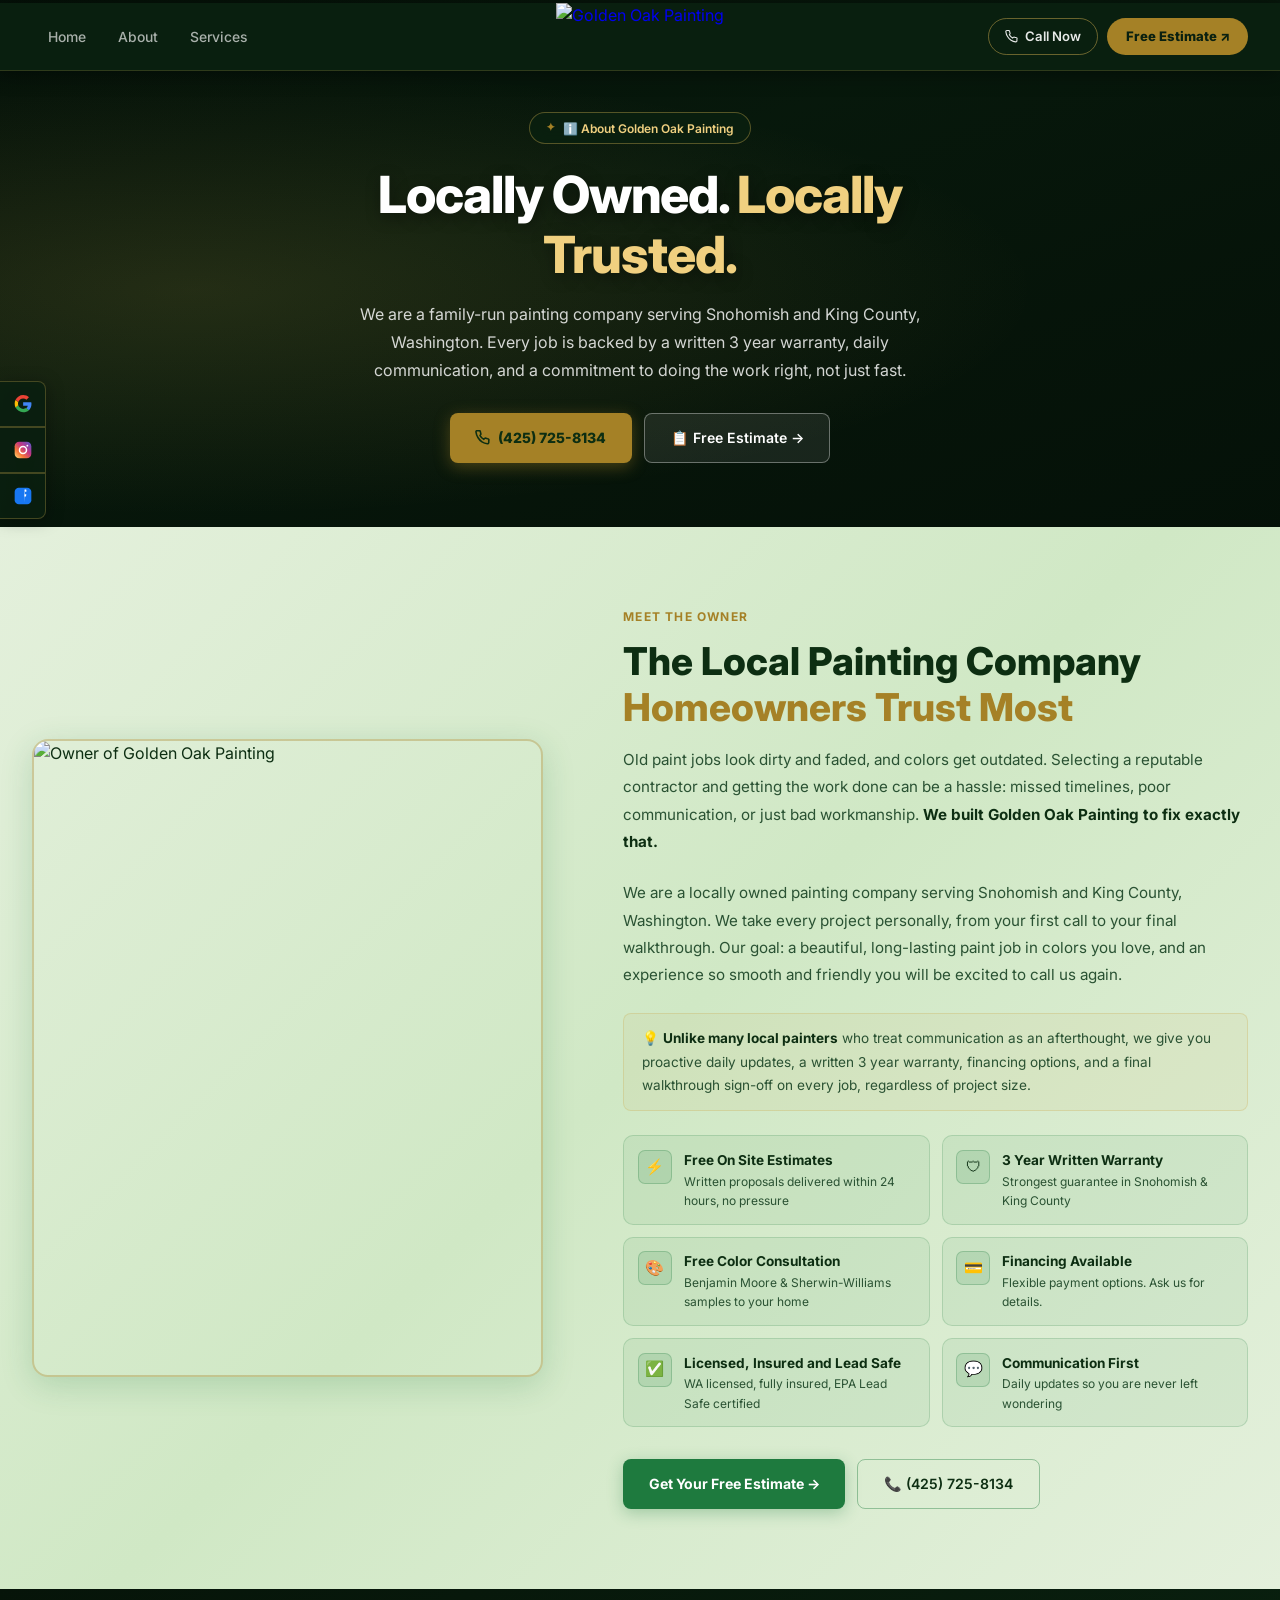
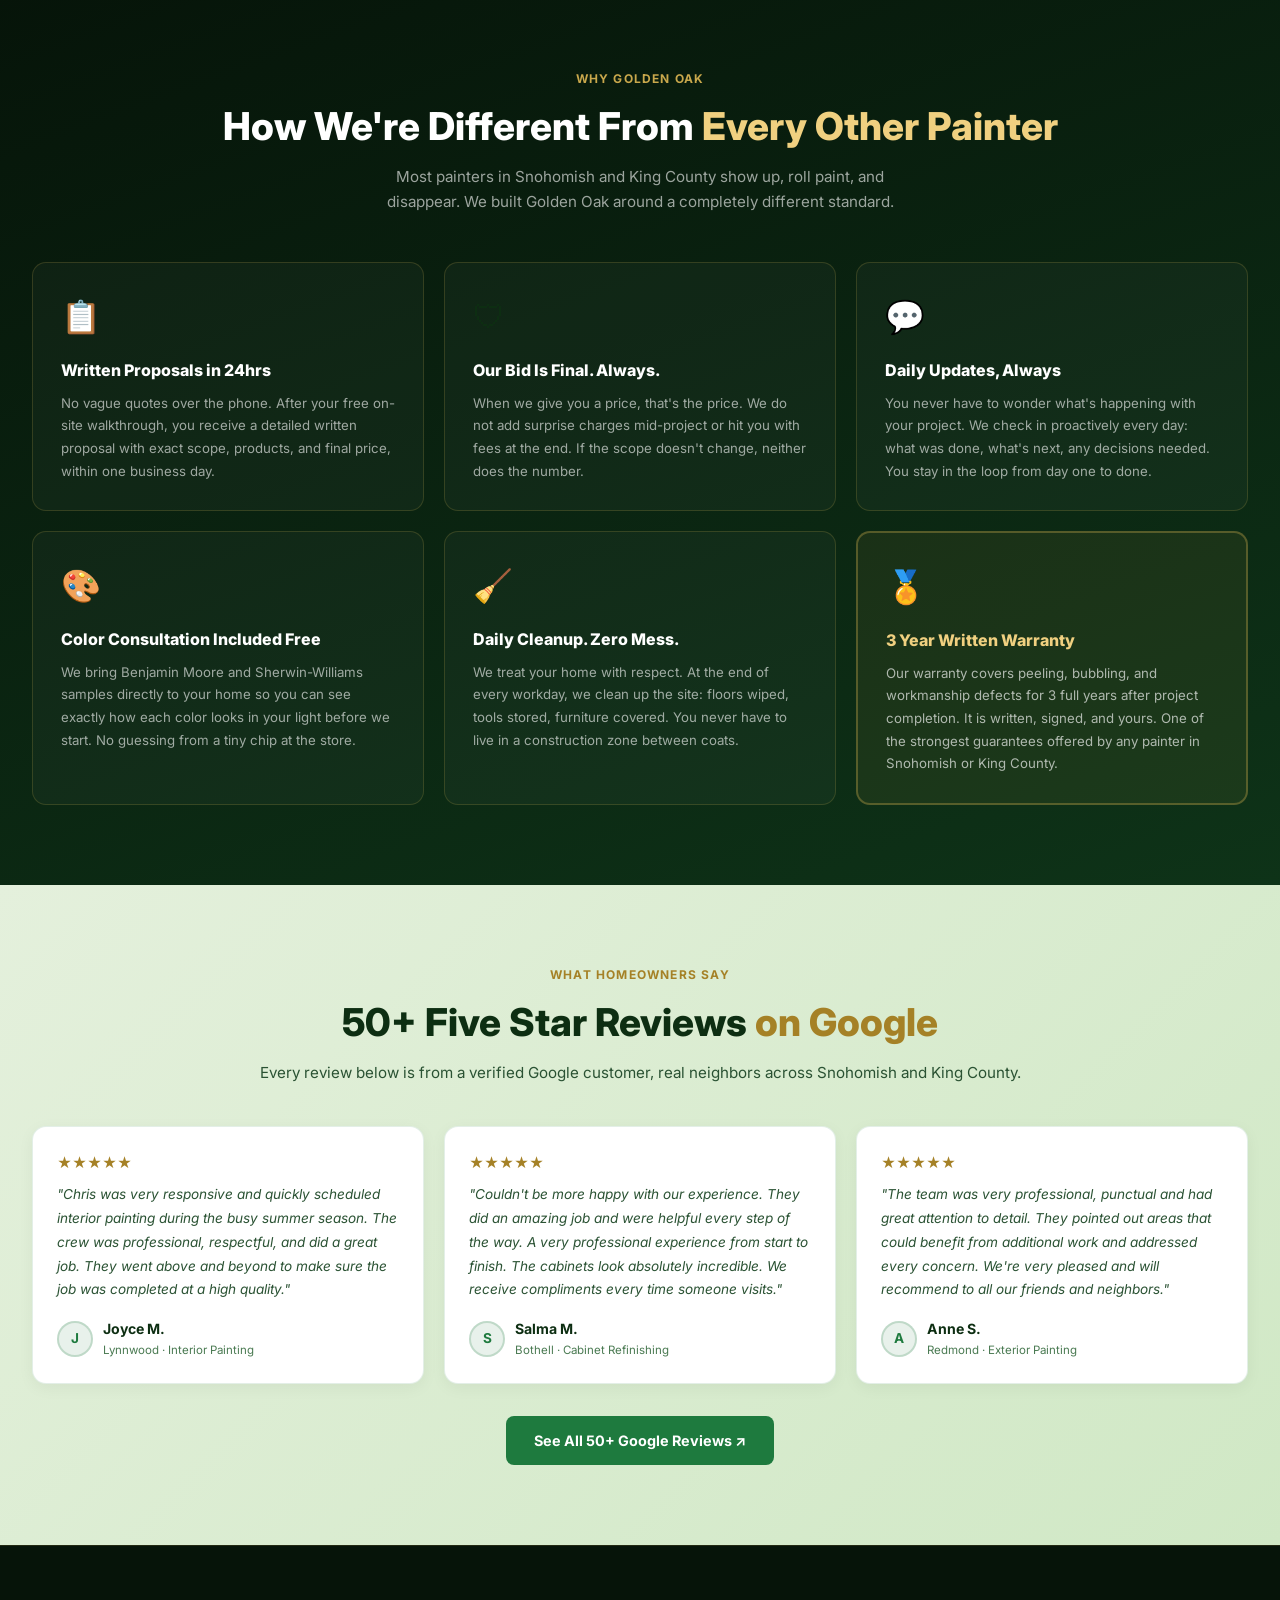
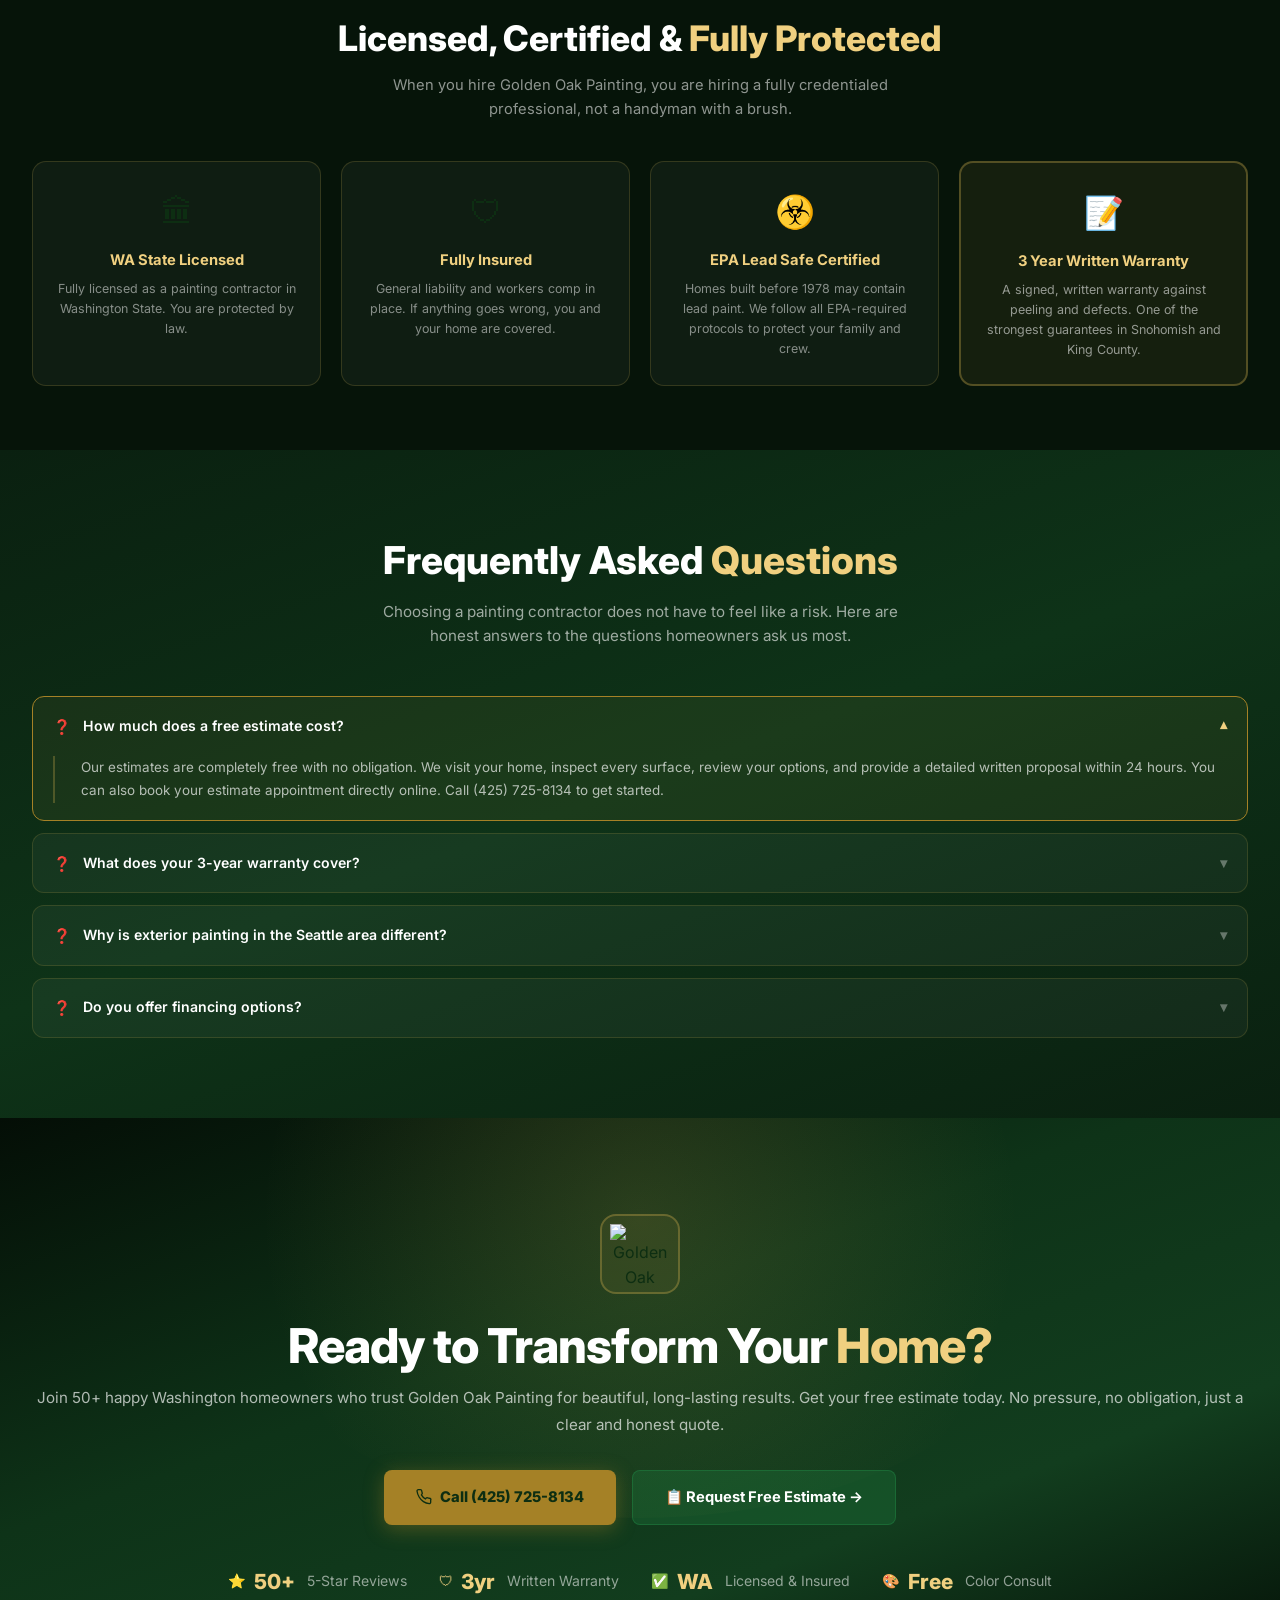
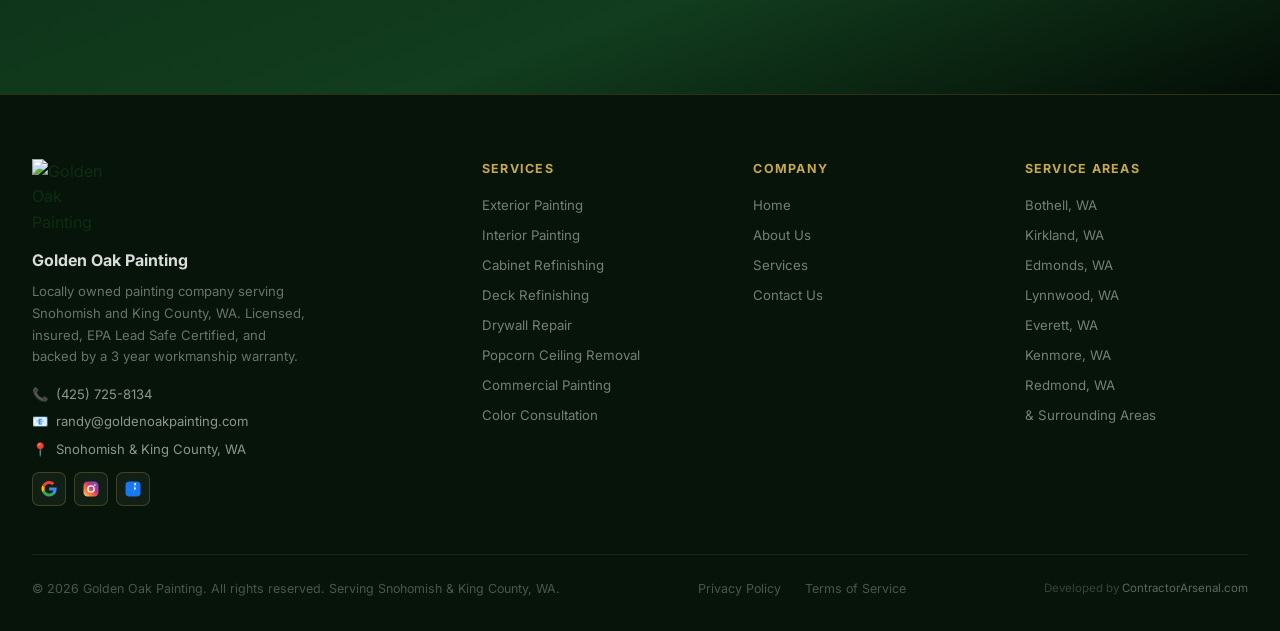
==== commit 1617cb36: "Fix Call Now button color, update testimonials order, add SEO - Fix nav Call Now button: a[href^=tel" ====
--- a/about.html
+++ b/about.html
@@ -4,6 +4,50 @@
 <meta charset="UTF-8">
 <meta name="viewport" content="width=device-width, initial-scale=1.0">
 <meta name="format-detection" content="telephone=no">
+<meta name="description" content="Learn about Golden Oak Painting, a family-owned and operated painting company in Bothell, WA. Serving Snohomish and King County with licensed, insured, EPA Lead Safe Certified painters. 3-year written warranty on every job.">
+<meta name="robots" content="index, follow">
+<meta name="author" content="Golden Oak Painting">
+<link rel="canonical" href="https://goldenoakpainting.com/about.html">
+<meta property="og:type" content="website">
+<meta property="og:title" content="About Golden Oak Painting | Family-Owned Contractor in Snohomish & King County">
+<meta property="og:description" content="Learn about Golden Oak Painting, a family-owned and operated painting company in Bothell, WA. Serving Snohomish and King County with licensed, insured, EPA Lead Safe Certified painters. 3-year written...">
+<meta property="og:image" content="https://cdn.prod.website-files.com/67cbada18d07464c05c5ebd4/68ad2a985d8bb816f4c9b958_GOP%20-%20Main%20Logo%20Transparent%20(1).png">
+<meta property="og:url" content="https://goldenoakpainting.com/about.html">
+<meta property="og:site_name" content="Golden Oak Painting">
+<meta name="twitter:card" content="summary_large_image">
+<meta name="twitter:title" content="About Golden Oak Painting | Family-Owned Contractor in Snohomish & King County">
+<meta name="twitter:description" content="Learn about Golden Oak Painting, a family-owned and operated painting company in Bothell, WA. Serving Snohomish and King County with licensed, insured, EPA Lead Safe Certified painters. 3-year written...">
+<meta name="twitter:image" content="https://cdn.prod.website-files.com/67cbada18d07464c05c5ebd4/68ad2a985d8bb816f4c9b958_GOP%20-%20Main%20Logo%20Transparent%20(1).png">
+<script type="application/ld+json">
+{
+  "@context": "https://schema.org",
+  "@type": "LocalBusiness",
+  "name": "Golden Oak Painting",
+  "description": "Licensed and insured painting contractor serving Snohomish and King County, WA. Interior painting, exterior painting, cabinet painting, deck staining. Free estimates with 3-year written warranty.",
+  "url": "https://goldenoakpainting.com",
+  "telephone": "+14257258134",
+  "email": "randy@goldenoakpainting.com",
+  "image": "https://cdn.prod.website-files.com/67cbada18d07464c05c5ebd4/68ad2a985d8bb816f4c9b958_GOP%20-%20Main%20Logo%20Transparent%20(1).png",
+  "priceRange": "$$",
+  "address": {
+    "@type": "PostalAddress",
+    "addressLocality": "Bothell",
+    "addressRegion": "WA",
+    "addressCountry": "US"
+  },
+  "areaServed": [
+    "Bothell, WA","Kirkland, WA","Edmonds, WA","Lynnwood, WA","Everett, WA",
+    "Kenmore, WA","Redmond, WA","Shoreline, WA","Sammamish, WA","Marysville, WA",
+    "Lake Stevens, WA","Mill Creek, WA","Monroe, WA","Seattle, WA","Snohomish County, WA","King County, WA"
+  ],
+  "openingHours": "Mo-Sa 07:00-18:00",
+  "sameAs": [
+    "https://www.facebook.com/p/Golden-Oak-Painting-61563279777927/",
+    "https://www.instagram.com/goldenoakpainting/",
+    "https://share.google/kBf1gE6go8QIPGcQb"
+  ]
+}
+</script>
 <title>About | Golden Oak Painting</title>
 <link rel="preconnect" href="https://fonts.googleapis.com">
 <link href="https://fonts.googleapis.com/css2?family=Inter:wght@300;400;500;600;700;800&display=swap" rel="stylesheet">
--- a/styles.css
+++ b/styles.css
@@ -26,7 +26,7 @@
 .nav-logo{display:flex;align-items:center;justify-content:center;text-decoration:none}
 .nav-logo img{height:68px;width:auto}
 .nav-right{display:flex;gap:0.6rem;align-items:center;justify-content:flex-end}
-.nav-btn{padding:0.45rem 1rem;border-radius:20px;font-size:0.82rem;font-weight:600;text-decoration:none;border:1.5px solid rgba(201,168,76,0.45);color:var(--gold3);background:transparent;cursor:pointer;display:flex;align-items:center;gap:0.4rem;transition:all 0.2s}
+.nav-btn{padding:0.45rem 1rem;border-radius:20px;font-size:0.82rem;font-weight:600;text-decoration:none;border:1.5px solid rgba(201,168,76,0.5);color:rgba(255,255,255,0.9)!important;background:transparent;cursor:pointer;display:flex;align-items:center;gap:0.4rem;transition:all 0.2s}
 .nav-btn:hover{border-color:var(--gold3);background:rgba(201,168,76,0.12)}
 .nav-btn-primary{background:var(--gold);color:#0a2010;border:none;padding:0.5rem 1.15rem;border-radius:20px;font-size:0.82rem;font-weight:800;text-decoration:none;display:flex;align-items:center;gap:0.4rem;transition:all 0.2s}
 .nav-btn-primary:hover{background:var(--gold3);transform:translateY(-1px)}
@@ -576,7 +576,7 @@
 
 /* Force footer link/contact colors — override iOS/browser defaults */
 a.footer-contact-item{color:rgba(255,255,255,0.55)!important;text-decoration:none!important}
-a[href^="tel:"],a[href^="mailto:"]{color:inherit}
+a[href^="tel:"]:not(.nav-btn),a[href^="mailto:"]:not(.nav-btn){color:inherit}
 
 /* Footer mobile size fixes */
 @media(max-width:768px){
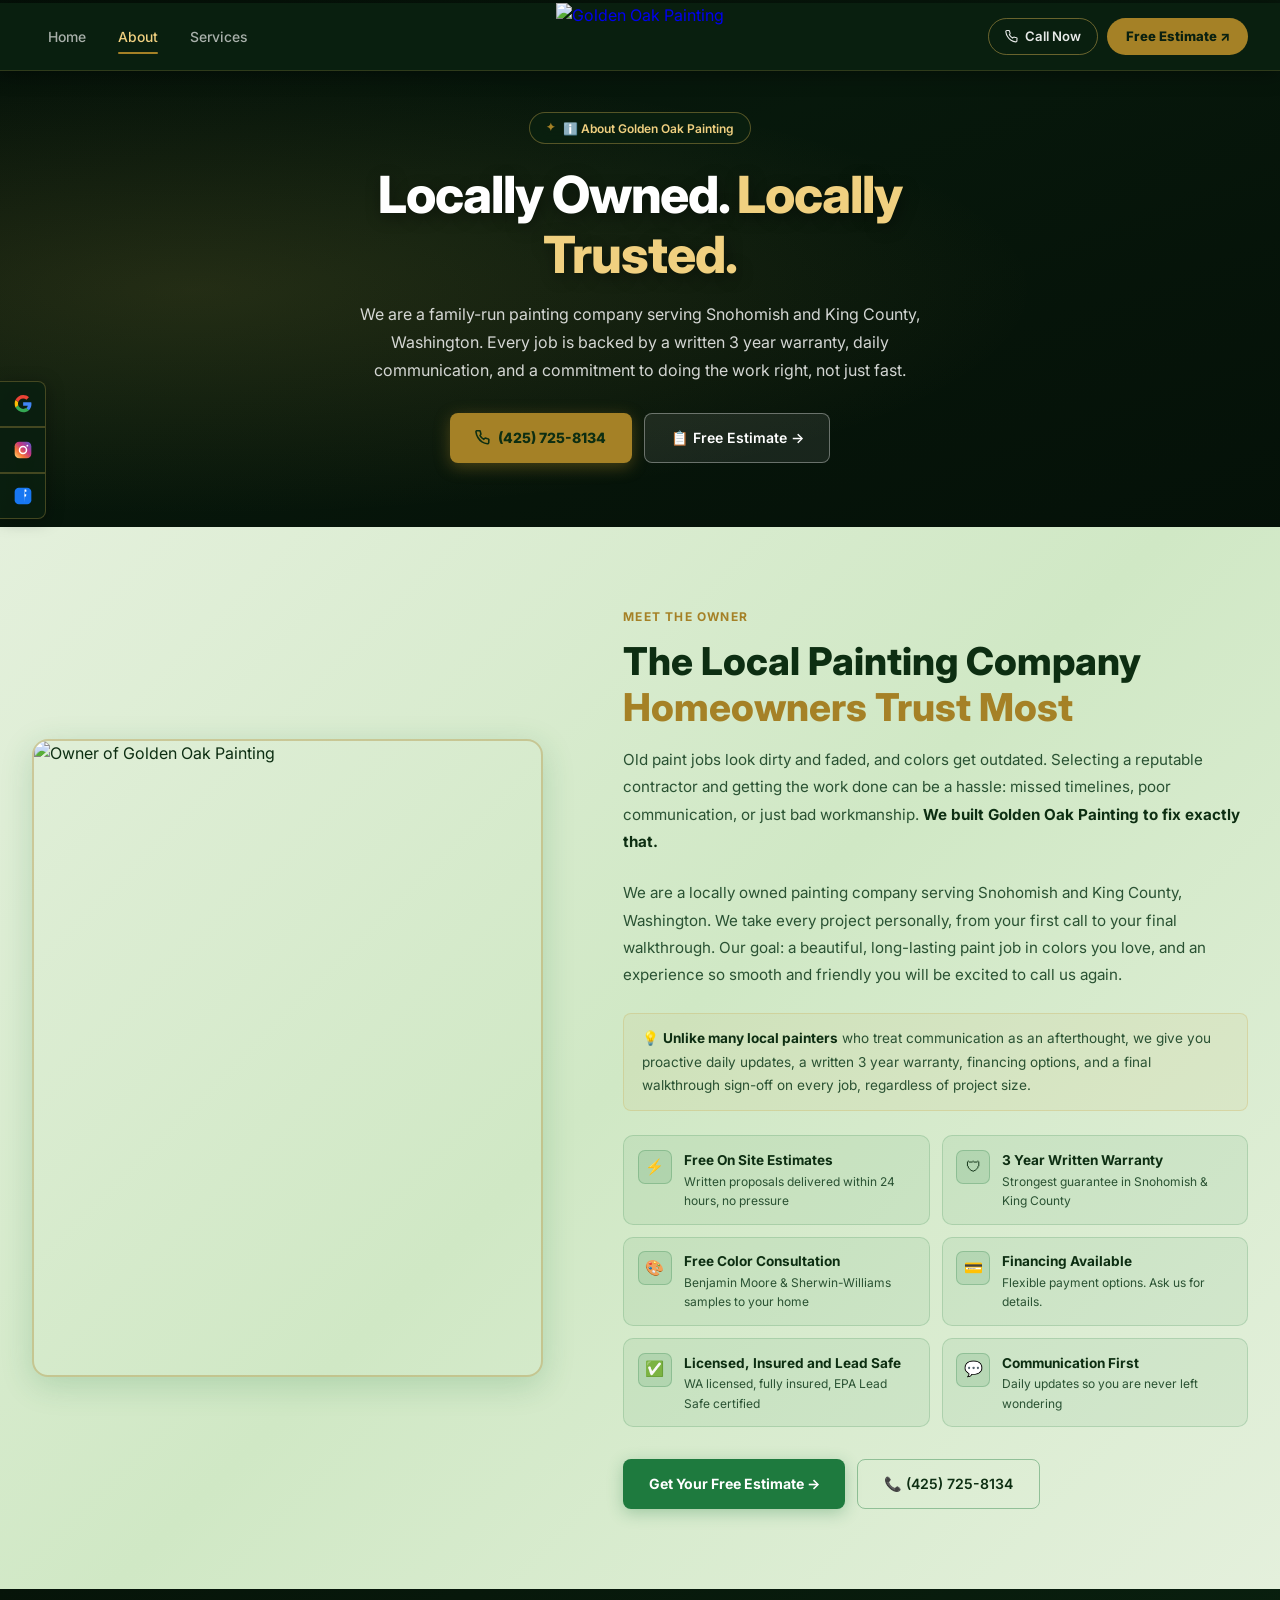
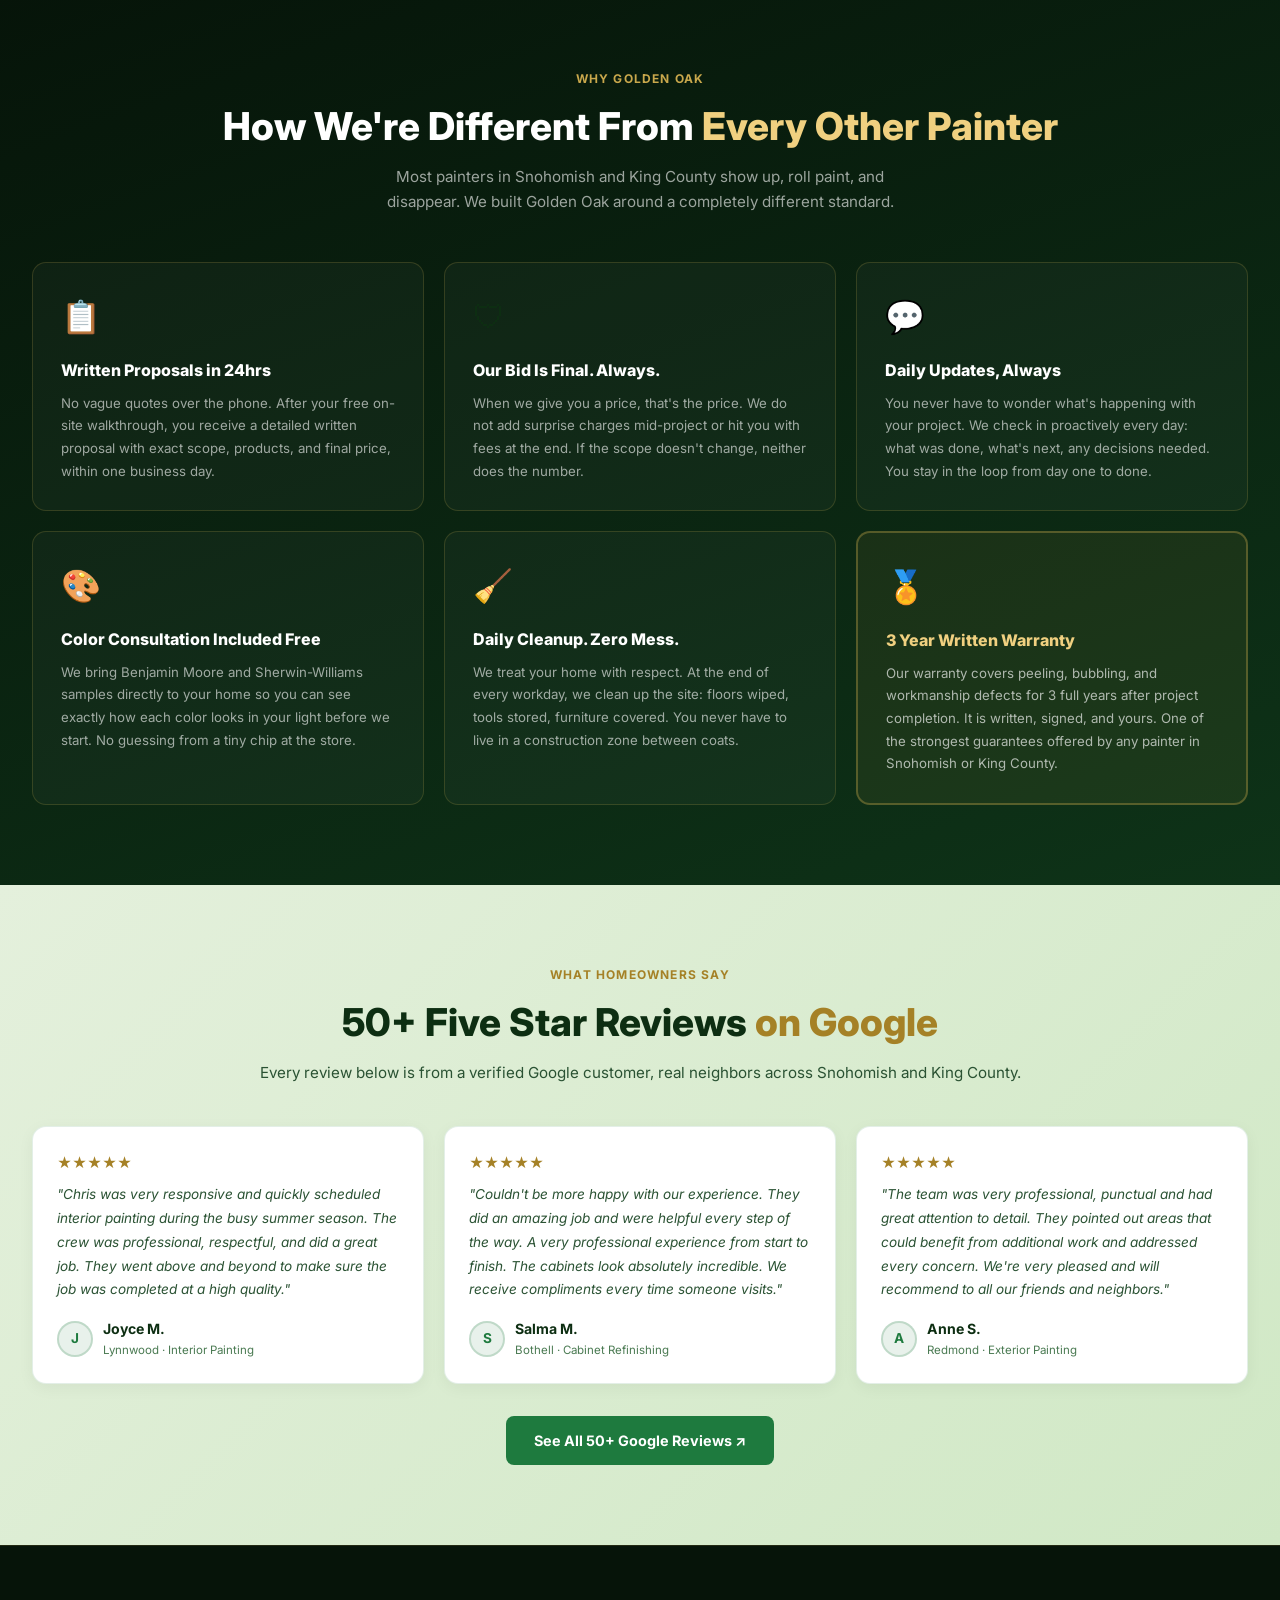
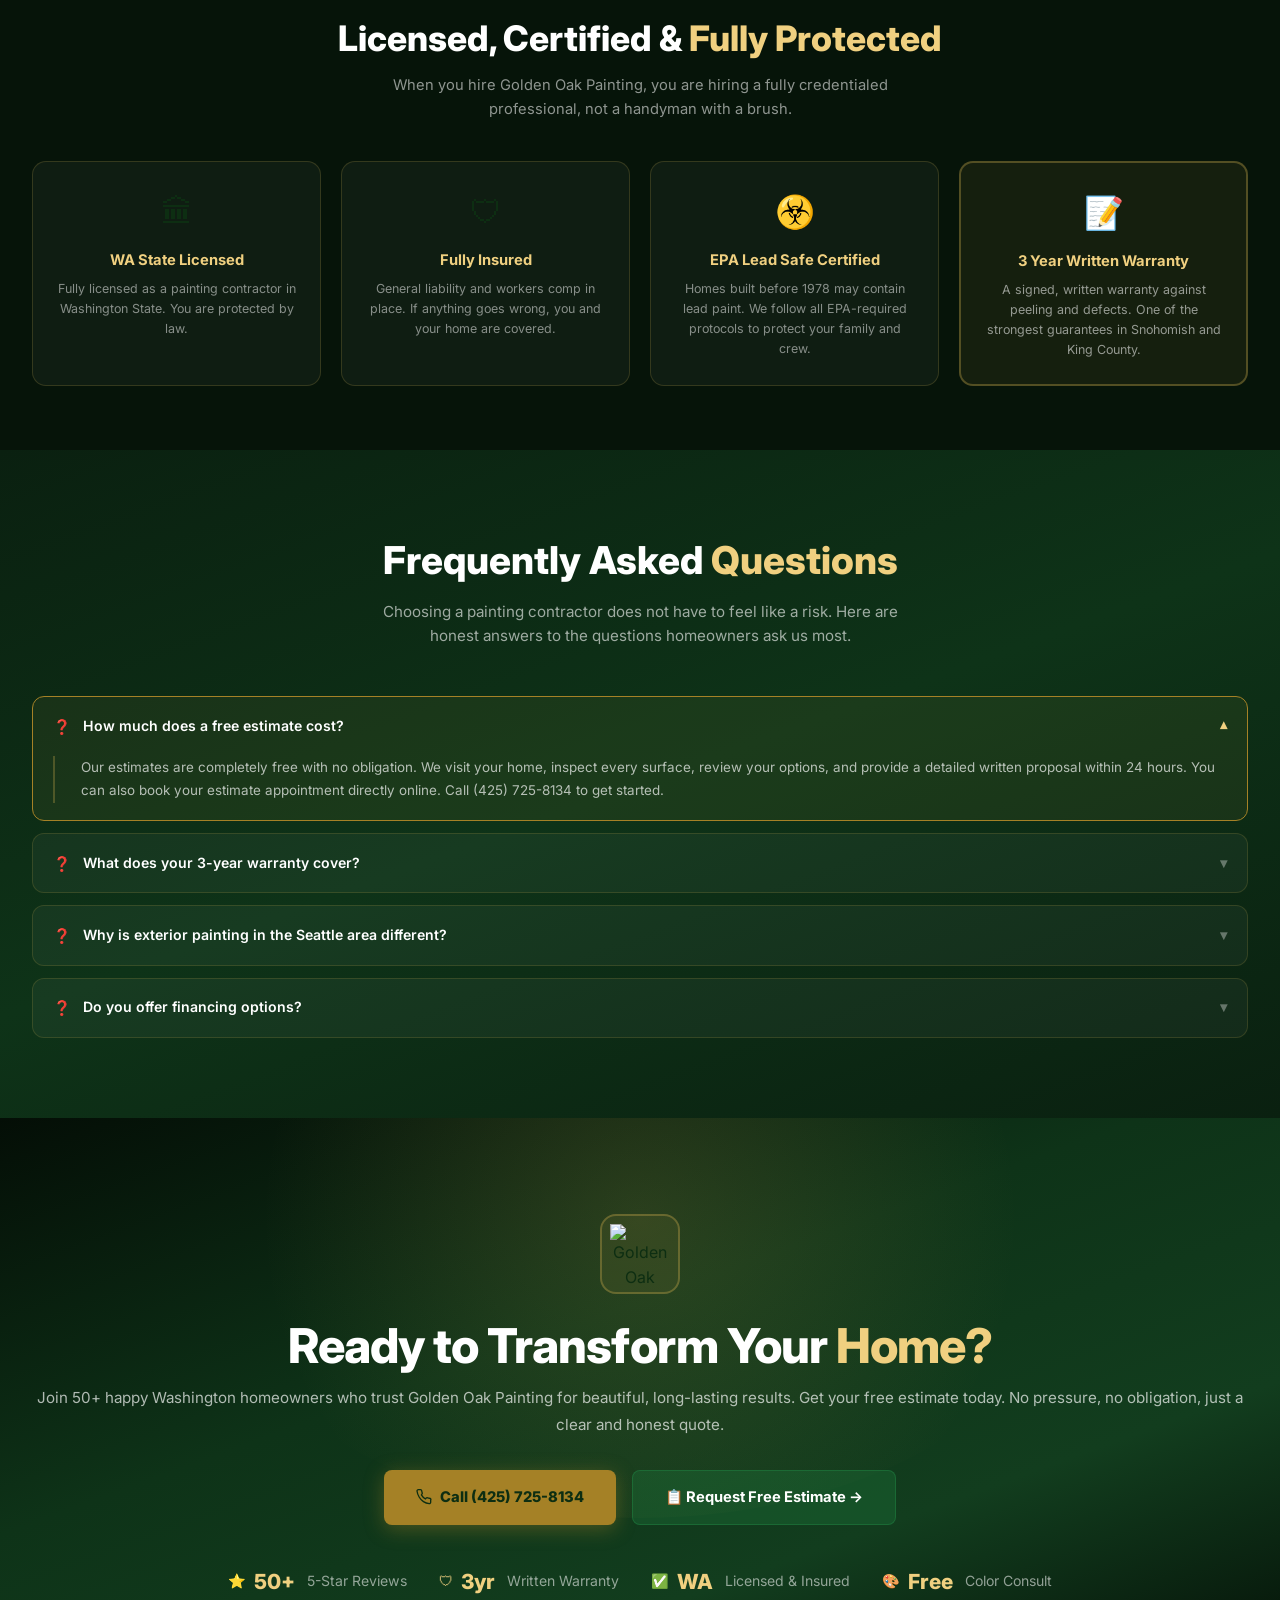
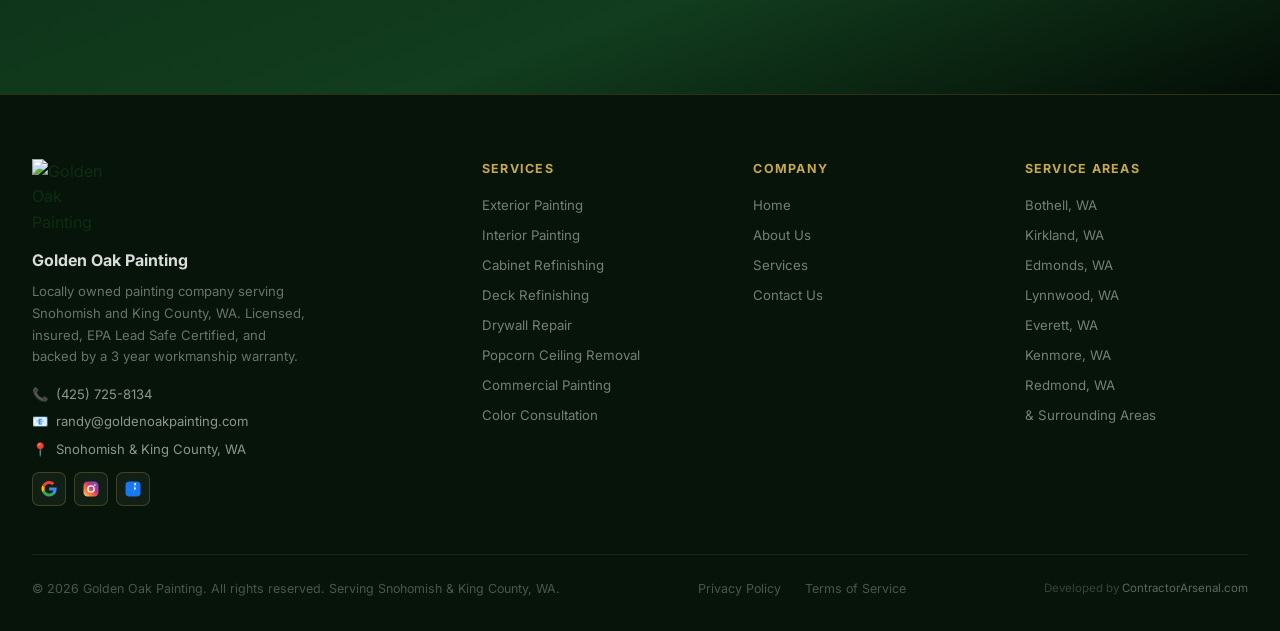
==== commit c9b40a37: "Update about.html" ====
--- a/about.html
+++ b/about.html
@@ -7,12 +7,12 @@
 <meta name="description" content="Learn about Golden Oak Painting, a family-owned and operated painting company in Bothell, WA. Serving Snohomish and King County with licensed, insured, EPA Lead Safe Certified painters. 3-year written warranty on every job.">
 <meta name="robots" content="index, follow">
 <meta name="author" content="Golden Oak Painting">
-<link rel="canonical" href="https://goldenoakpainting.com/about.html">
+<link rel="canonical" href="https://www.goldenoakpainting.com/about">
 <meta property="og:type" content="website">
 <meta property="og:title" content="About Golden Oak Painting | Family-Owned Contractor in Snohomish & King County">
 <meta property="og:description" content="Learn about Golden Oak Painting, a family-owned and operated painting company in Bothell, WA. Serving Snohomish and King County with licensed, insured, EPA Lead Safe Certified painters. 3-year written...">
 <meta property="og:image" content="https://cdn.prod.website-files.com/67cbada18d07464c05c5ebd4/68ad2a985d8bb816f4c9b958_GOP%20-%20Main%20Logo%20Transparent%20(1).png">
-<meta property="og:url" content="https://goldenoakpainting.com/about.html">
+<meta property="og:url" content="https://www.goldenoakpainting.com/about">
 <meta property="og:site_name" content="Golden Oak Painting">
 <meta name="twitter:card" content="summary_large_image">
 <meta name="twitter:title" content="About Golden Oak Painting | Family-Owned Contractor in Snohomish & King County">
@@ -21,10 +21,11 @@
 <script type="application/ld+json">
 {
   "@context": "https://schema.org",
-  "@type": "LocalBusiness",
+  "@type": "HomeAndConstructionBusiness",
+  "@id": "https://www.goldenoakpainting.com/#business",
   "name": "Golden Oak Painting",
   "description": "Licensed and insured painting contractor serving Snohomish and King County, WA. Interior painting, exterior painting, cabinet painting, deck staining. Free estimates with 3-year written warranty.",
-  "url": "https://goldenoakpainting.com",
+  "url": "https://www.goldenoakpainting.com",
   "telephone": "+14257258134",
   "email": "randy@goldenoakpainting.com",
   "image": "https://cdn.prod.website-files.com/67cbada18d07464c05c5ebd4/68ad2a985d8bb816f4c9b958_GOP%20-%20Main%20Logo%20Transparent%20(1).png",
@@ -33,6 +34,7 @@
     "@type": "PostalAddress",
     "addressLocality": "Bothell",
     "addressRegion": "WA",
+    "postalCode": "98011",
     "addressCountry": "US"
   },
   "areaServed": [
@@ -71,17 +73,17 @@
   </a>
 </div>
 
-<a href="index.html#hero" class="scroll-top" id="scrollTop">↑</a>
+<a href="/#hero" class="scroll-top" id="scrollTop">↑</a>
 
 <!-- NAV -->
 <nav>
   <div class="nav-inner">
     <ul class="nav-links">
-      <li><a href="index.html#hero">Home</a></li>
-      <li><a href="about.html" class="active">About</a></li>
-      <li><a href="services.html">Services</a></li>
+      <li><a href="/#hero">Home</a></li>
+      <li><a href="/about" class="active">About</a></li>
+      <li><a href="/services">Services</a></li>
     </ul>
-    <a href="index.html#hero" class="nav-logo">
+    <a href="/#hero" class="nav-logo">
       <img src="https://cdn.prod.website-files.com/67cbada18d07464c05c5ebd4/68ad2a985d8bb816f4c9b958_GOP%20-%20Main%20Logo%20Transparent%20(1).png" alt="Golden Oak Painting">
     </a>
     <div class="nav-right">
@@ -89,7 +91,7 @@
         <svg width="13" height="13" fill="none" stroke="currentColor" stroke-width="2" viewBox="0 0 24 24"><path d="M22 16.92v3a2 2 0 0 1-2.18 2 19.79 19.79 0 0 1-8.63-3.07A19.5 19.5 0 0 1 4.69 12 19.79 19.79 0 0 1 1.61 3.44 2 2 0 0 1 3.58 1h3a2 2 0 0 1 2 1.72 12.84 12.84 0 0 0 .7 2.81 2 2 0 0 1-.45 2.11L8.09 8.91a16 16 0 0 0 6 6l1.27-1.27a2 2 0 0 1 2.11-.45 12.84 12.84 0 0 0 2.81.7A2 2 0 0 1 22 16.92z"/></svg>
         Call Now
       </a>
-      <a href="contact.html" class="nav-btn-primary">Free Estimate ↗</a>
+      <a href="/contact" class="nav-btn-primary">Free Estimate ↗</a>
       <button class="hamburger" id="hamburger" aria-label="Menu" onclick="toggleMobileMenu()">
         <span></span><span></span><span></span>
       </button>
@@ -99,12 +101,12 @@
 
 <!-- MOBILE MENU -->
 <div class="mobile-menu" id="mobileMenu">
-  <a href="index.html" onclick="closeMobileMenu()">🏠 Home</a>
-  <a href="about.html" onclick="closeMobileMenu()">ℹ️ About</a>
-  <a href="services.html" onclick="closeMobileMenu()">🎨 Services</a>
+  <a href="/" onclick="closeMobileMenu()">🏠 Home</a>
+  <a href="/about" onclick="closeMobileMenu()">ℹ️ About</a>
+  <a href="/services" onclick="closeMobileMenu()">🎨 Services</a>
   <div class="mobile-cta">
     <a href="tel:4257258134" class="mmcta-call" onclick="closeMobileMenu()">📞 Call (425) 725-8134</a>
-    <a href="contact.html" class="mmcta-est" onclick="closeMobileMenu()">📋 Get Free Estimate</a>
+    <a href="/contact" class="mmcta-est" onclick="closeMobileMenu()">📋 Get Free Estimate</a>
   </div>
 </div>
 
@@ -119,7 +121,7 @@
         <svg width="15" height="15" fill="none" stroke="currentColor" stroke-width="2.5" viewBox="0 0 24 24"><path d="M22 16.92v3a2 2 0 0 1-2.18 2 19.79 19.79 0 0 1-8.63-3.07A19.5 19.5 0 0 1 4.69 12 19.79 19.79 0 0 1 1.61 3.44 2 2 0 0 1 3.58 1h3a2 2 0 0 1 2 1.72 12.84 12.84 0 0 0 .7 2.81 2 2 0 0 1-.45 2.11L8.09 8.91a16 16 0 0 0 6 6l1.27-1.27a2 2 0 0 1 2.11-.45 12.84 12.84 0 0 0 2.81.7A2 2 0 0 1 22 16.92z"/></svg>
         (425) 725-8134
       </a>
-      <a href="contact.html" class="btn-ghost">📋 Free Estimate →</a>
+      <a href="/contact" class="btn-ghost">📋 Free Estimate →</a>
     </div>
   </div>
 </section>
@@ -149,7 +151,7 @@
           <div class="about-point"><div class="apoint-icon">💬</div><div><div class="apoint-title">Communication First</div><div class="apoint-desc">Daily updates so you are never left wondering</div></div></div>
         </div>
         <div class="about-actions">
-          <a href="contact.html" class="btn-green">Get Your Free Estimate →</a>
+          <a href="/contact" class="btn-green">Get Your Free Estimate →</a>
           <a href="tel:4257258134" class="btn-outline-green">📞 (425) 725-8134</a>
         </div>
       </div>
@@ -302,7 +304,7 @@
         <svg width="16" height="16" fill="none" stroke="currentColor" stroke-width="2" viewBox="0 0 24 24"><path d="M22 16.92v3a2 2 0 0 1-2.18 2 19.79 19.79 0 0 1-8.63-3.07A19.5 19.5 0 0 1 4.69 12 19.79 19.79 0 0 1 1.61 3.44 2 2 0 0 1 3.58 1h3a2 2 0 0 1 2 1.72 12.84 12.84 0 0 0 .7 2.81 2 2 0 0 1-.45 2.11L8.09 8.91a16 16 0 0 0 6 6l1.27-1.27a2 2 0 0 1 2.11-.45 12.84 12.84 0 0 0 2.81.7A2 2 0 0 1 22 16.92z"/></svg>
         Call (425) 725-8134
       </a>
-      <a href="contact.html" class="btn-green-hero">📋 Request Free Estimate →</a>
+      <a href="/contact" class="btn-green-hero">📋 Request Free Estimate →</a>
     </div>
     <div class="fcstats">
       <div class="fcstat"><span class="fcstat-icon">⭐</span><span class="fcstat-num">50+</span>&nbsp;5-Star Reviews</div>
@@ -345,10 +347,10 @@
       <div>
         <div class="footer-col-title">Company</div>
         <ul class="footer-links">
-          <li><a href="index.html">Home</a></li>
-          <li><a href="about.html">About Us</a></li>
-          <li><a href="services.html">Services</a></li>
-          <li><a href="contact.html">Contact Us</a></li>
+          <li><a href="/">Home</a></li>
+          <li><a href="/about">About Us</a></li>
+          <li><a href="/services">Services</a></li>
+          <li><a href="/contact">Contact Us</a></li>
         </ul>
       </div>
       <div>
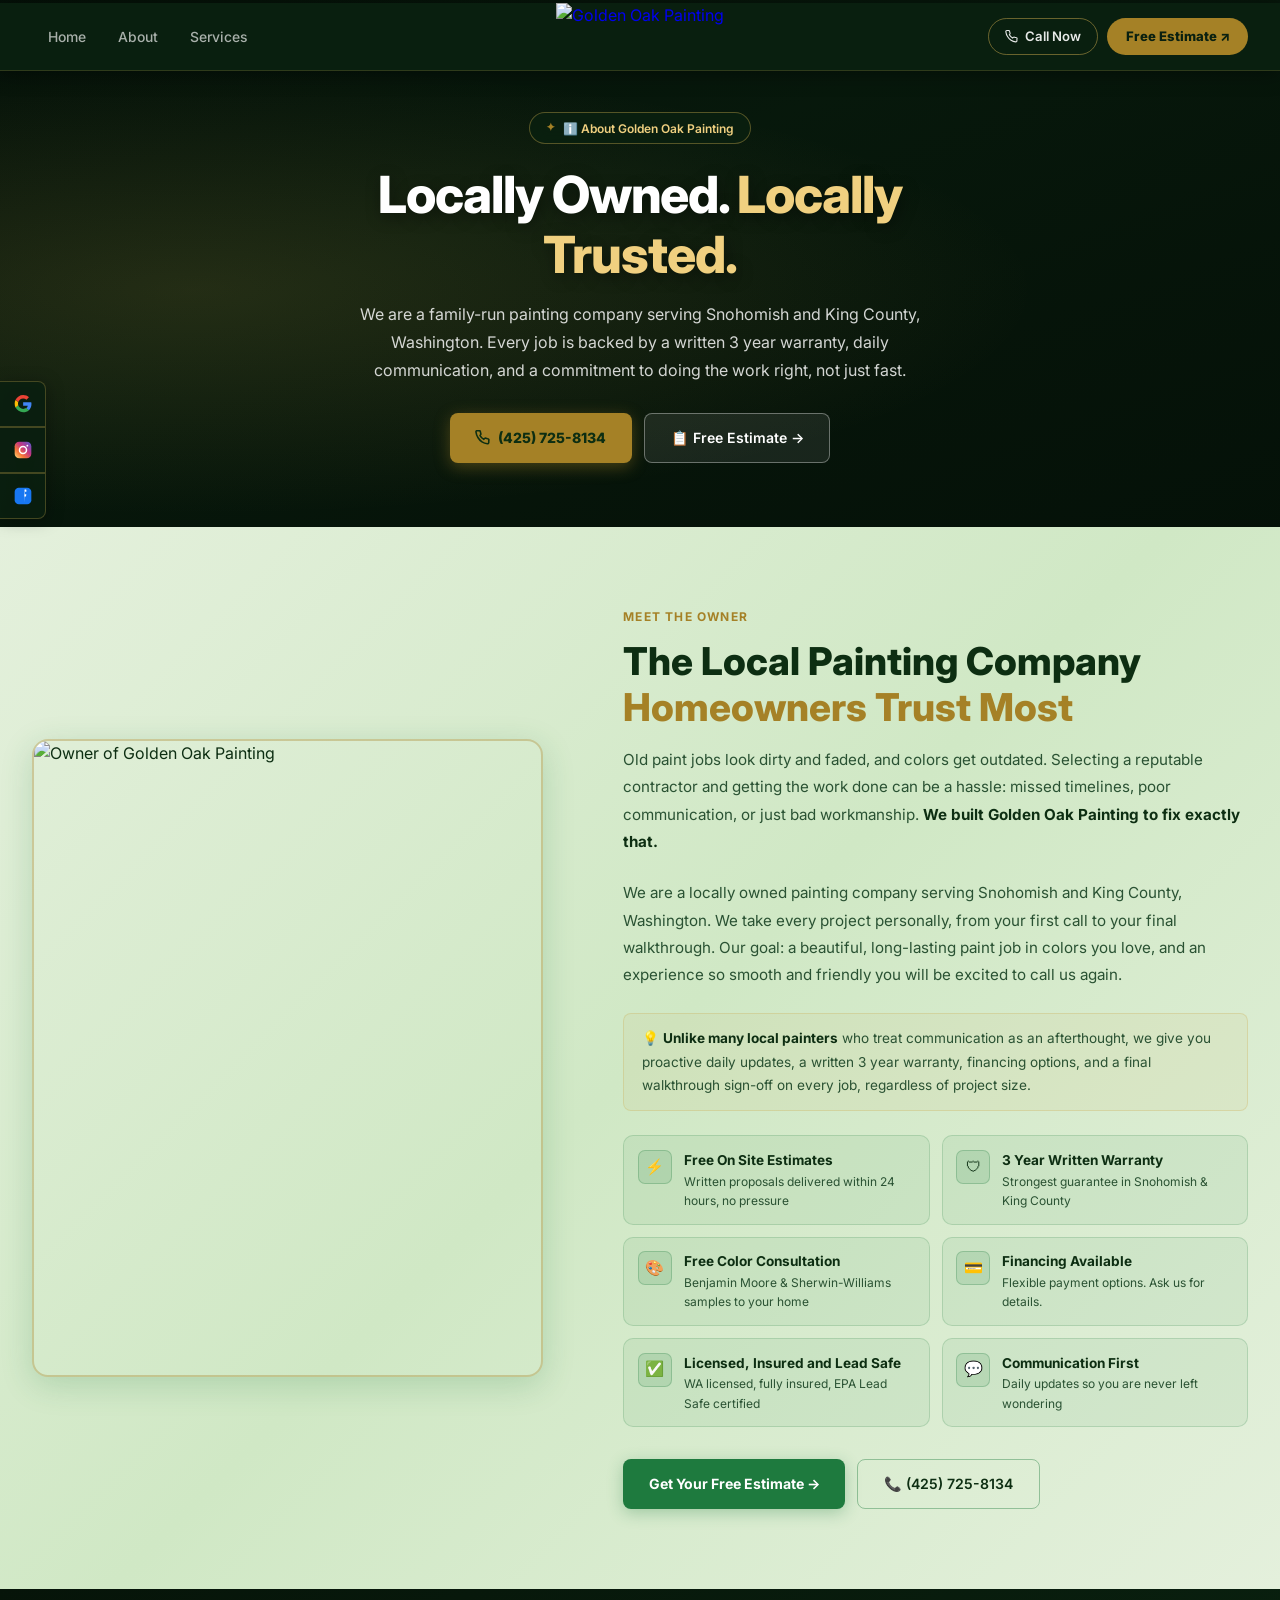
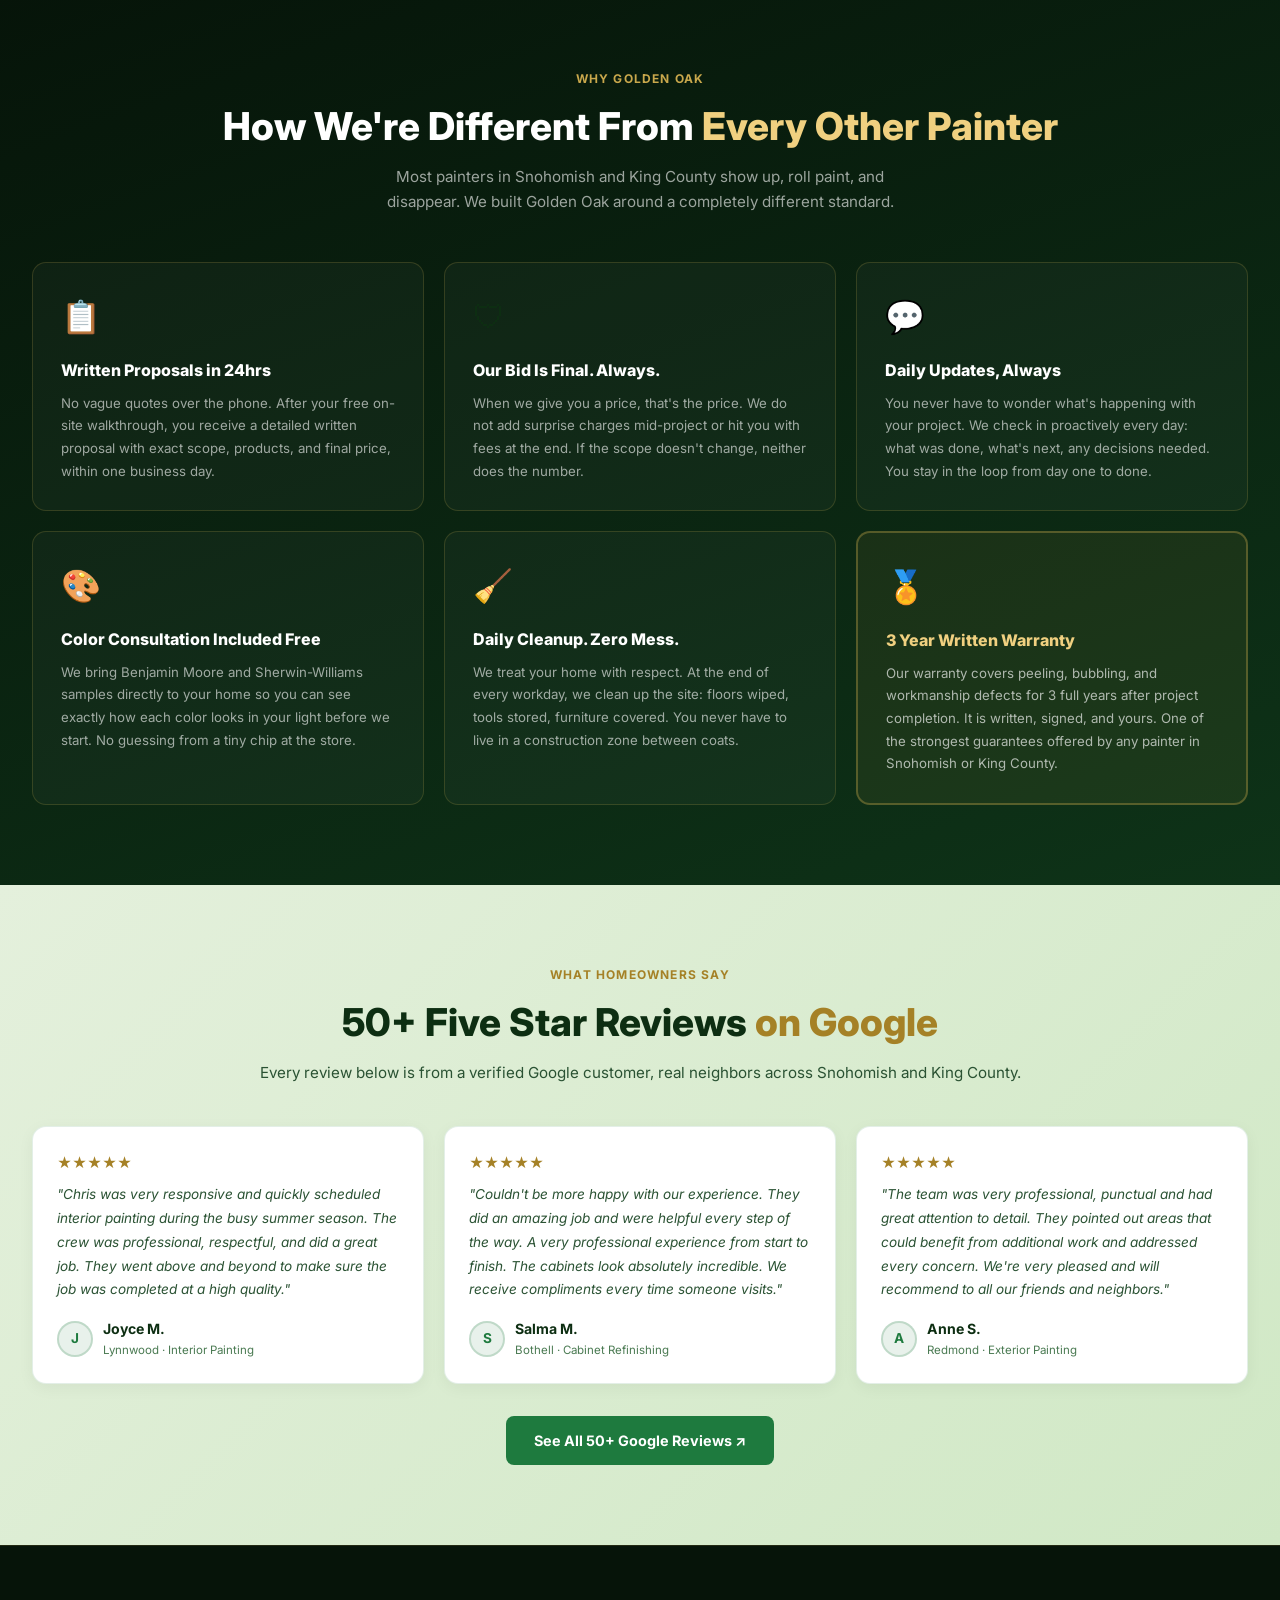
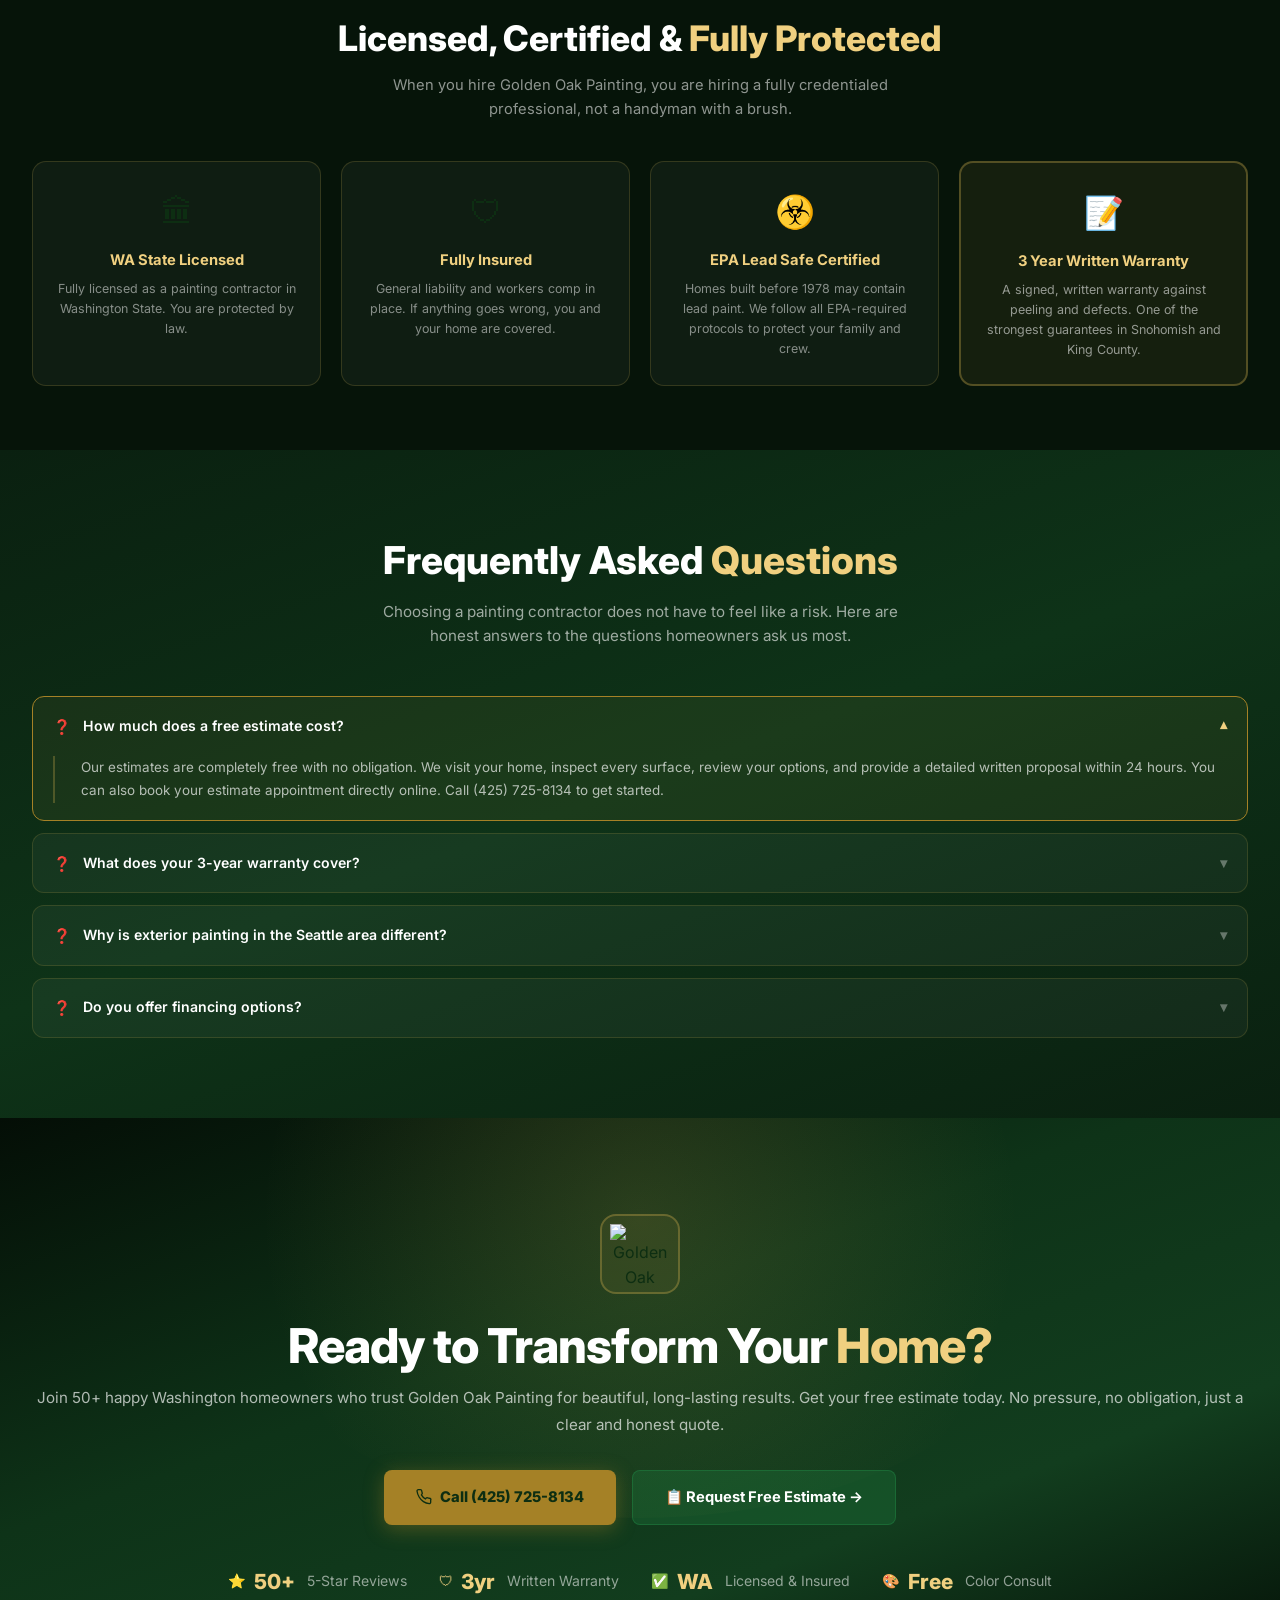
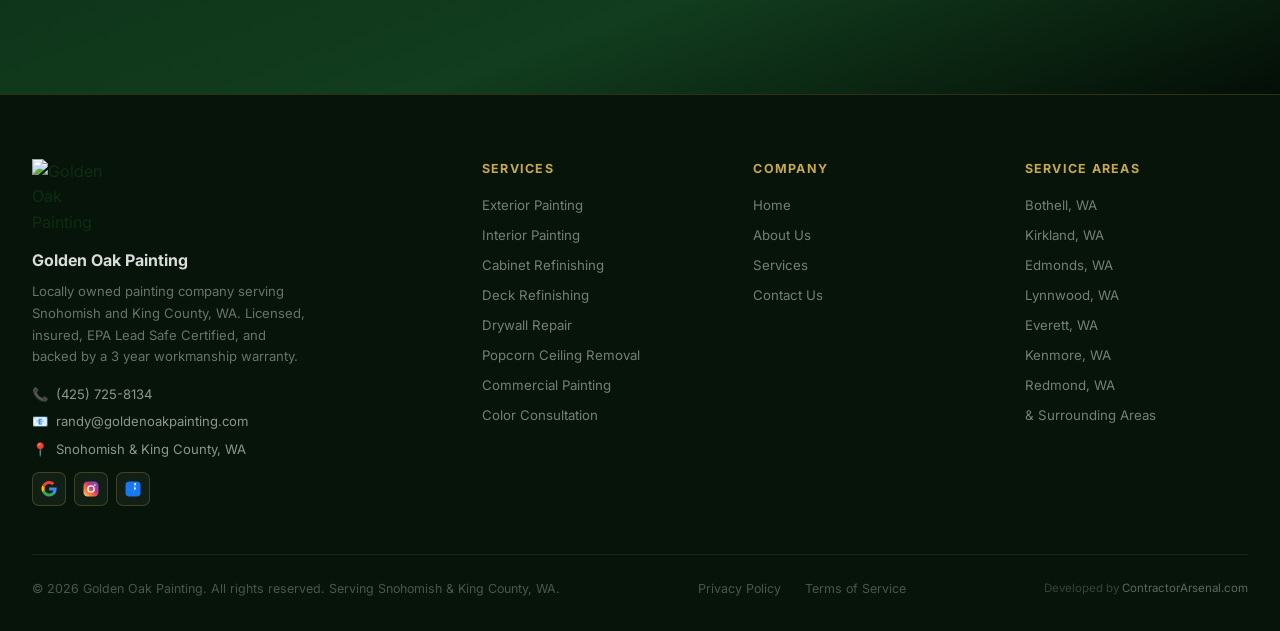
==== commit 8dc4350f: "Add files via upload" ====
--- a/about.html
+++ b/about.html
@@ -1,6 +1,14 @@
 <!DOCTYPE html>
 <html lang="en">
 <head>
+<!-- Google tag (gtag.js) -->
+<script async src="https://www.googletagmanager.com/gtag/js?id=G-CKF93D8VNG"></script>
+<script>
+  window.dataLayer = window.dataLayer || [];
+  function gtag(){dataLayer.push(arguments);}
+  gtag('js', new Date());
+  gtag('config', 'G-CKF93D8VNG');
+</script>
 <meta charset="UTF-8">
 <meta name="viewport" content="width=device-width, initial-scale=1.0">
 <meta name="format-detection" content="telephone=no">
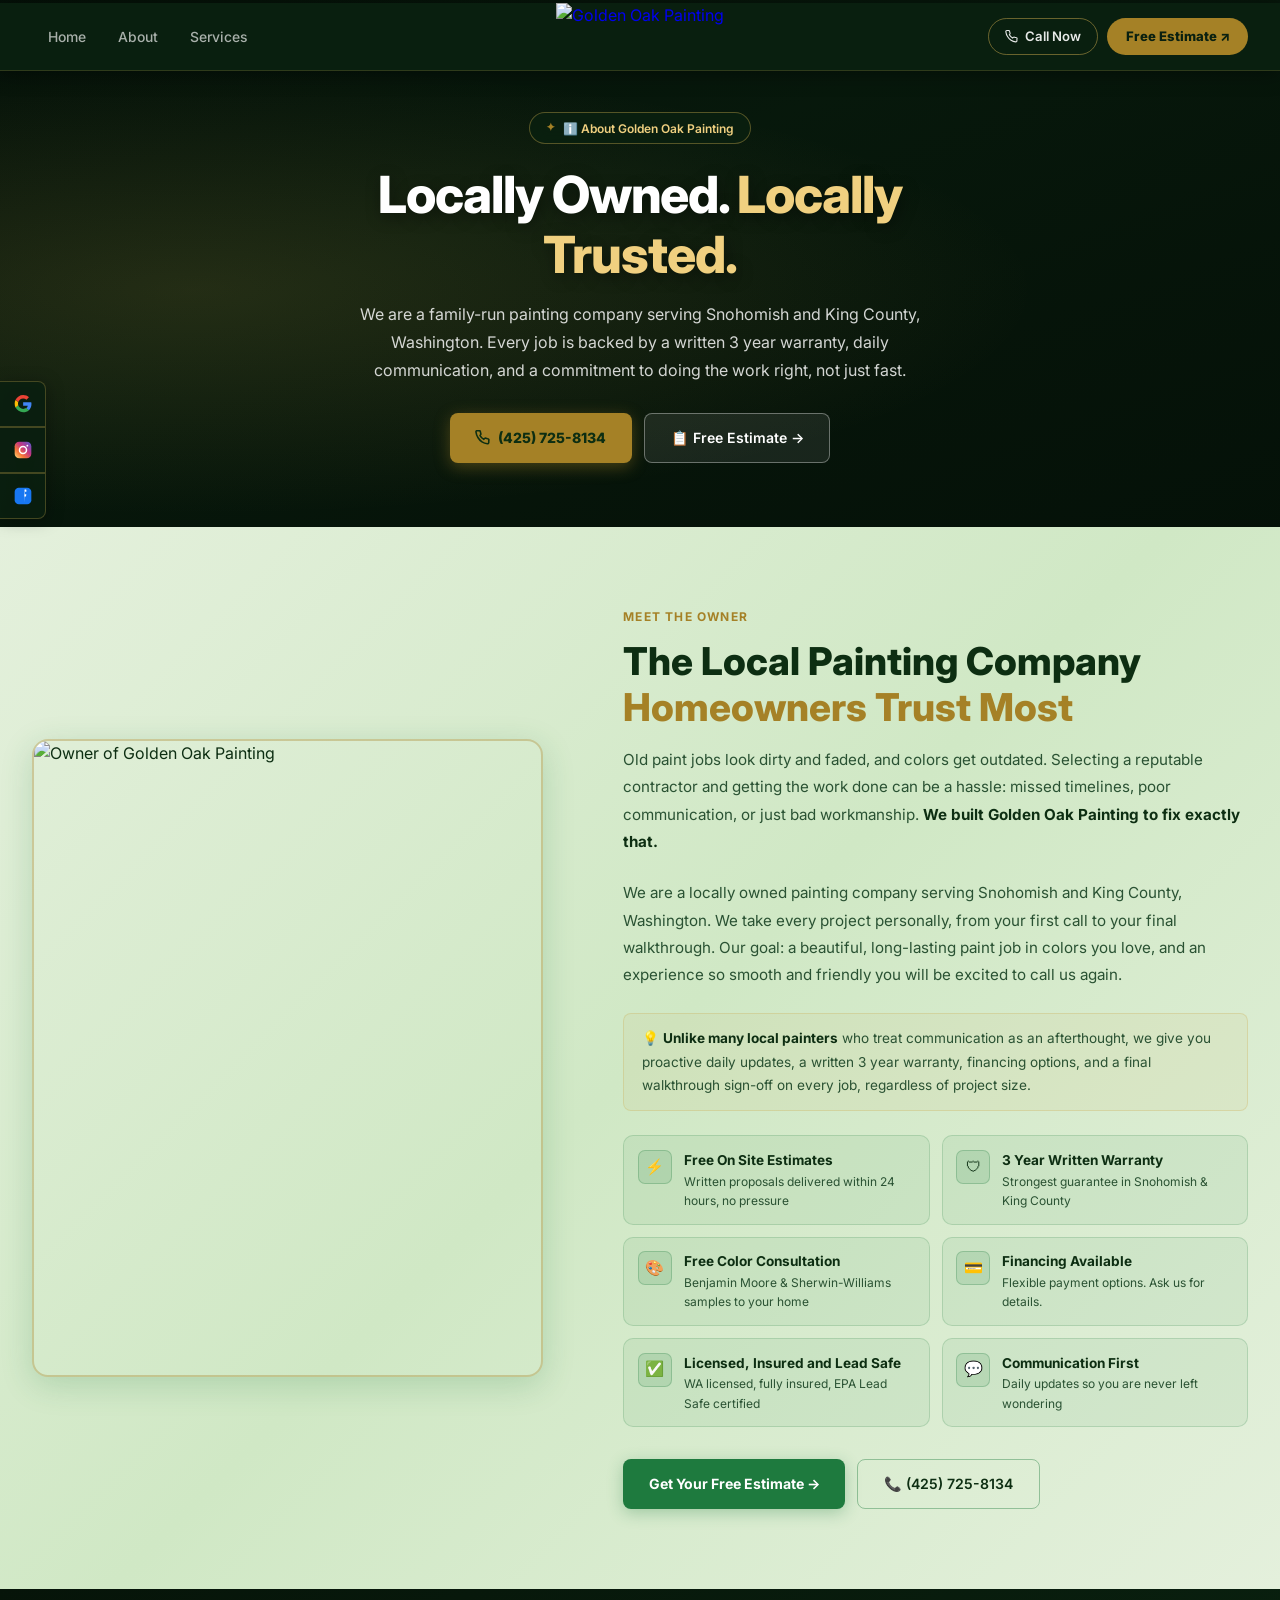
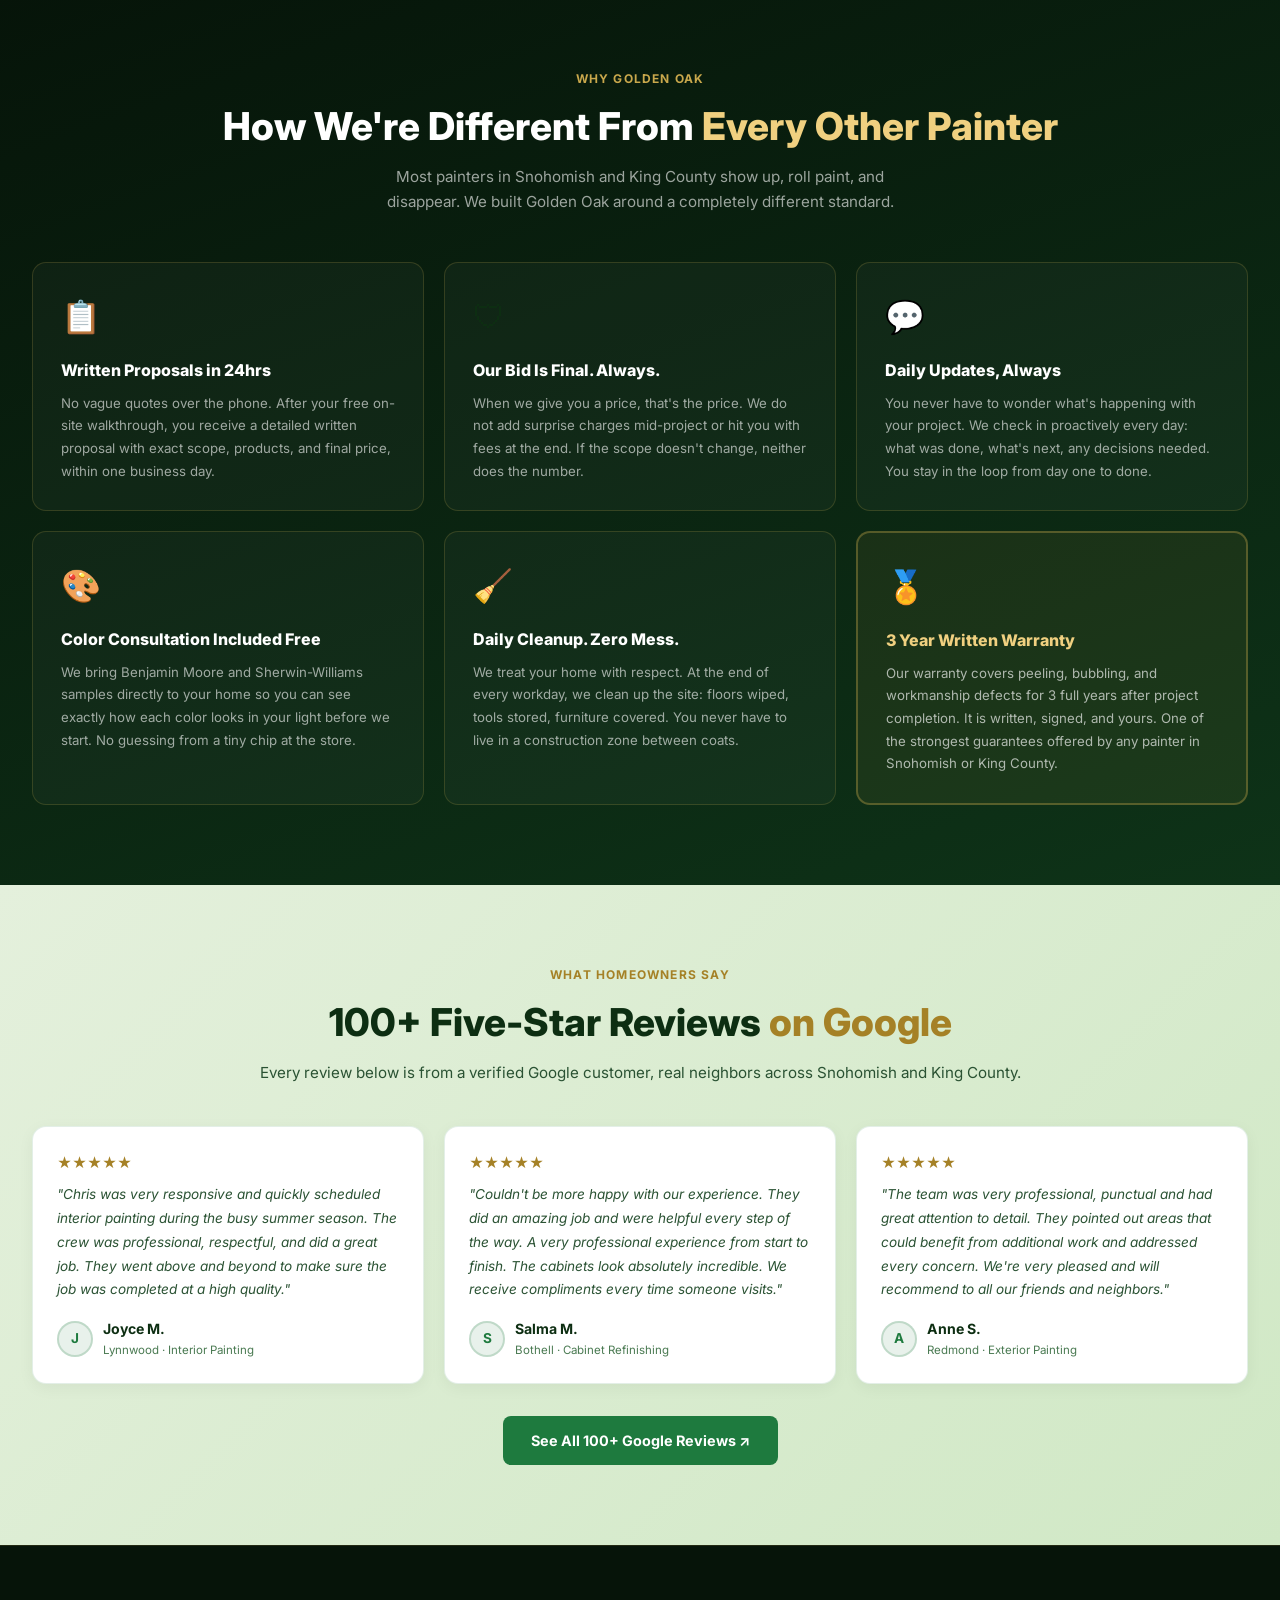
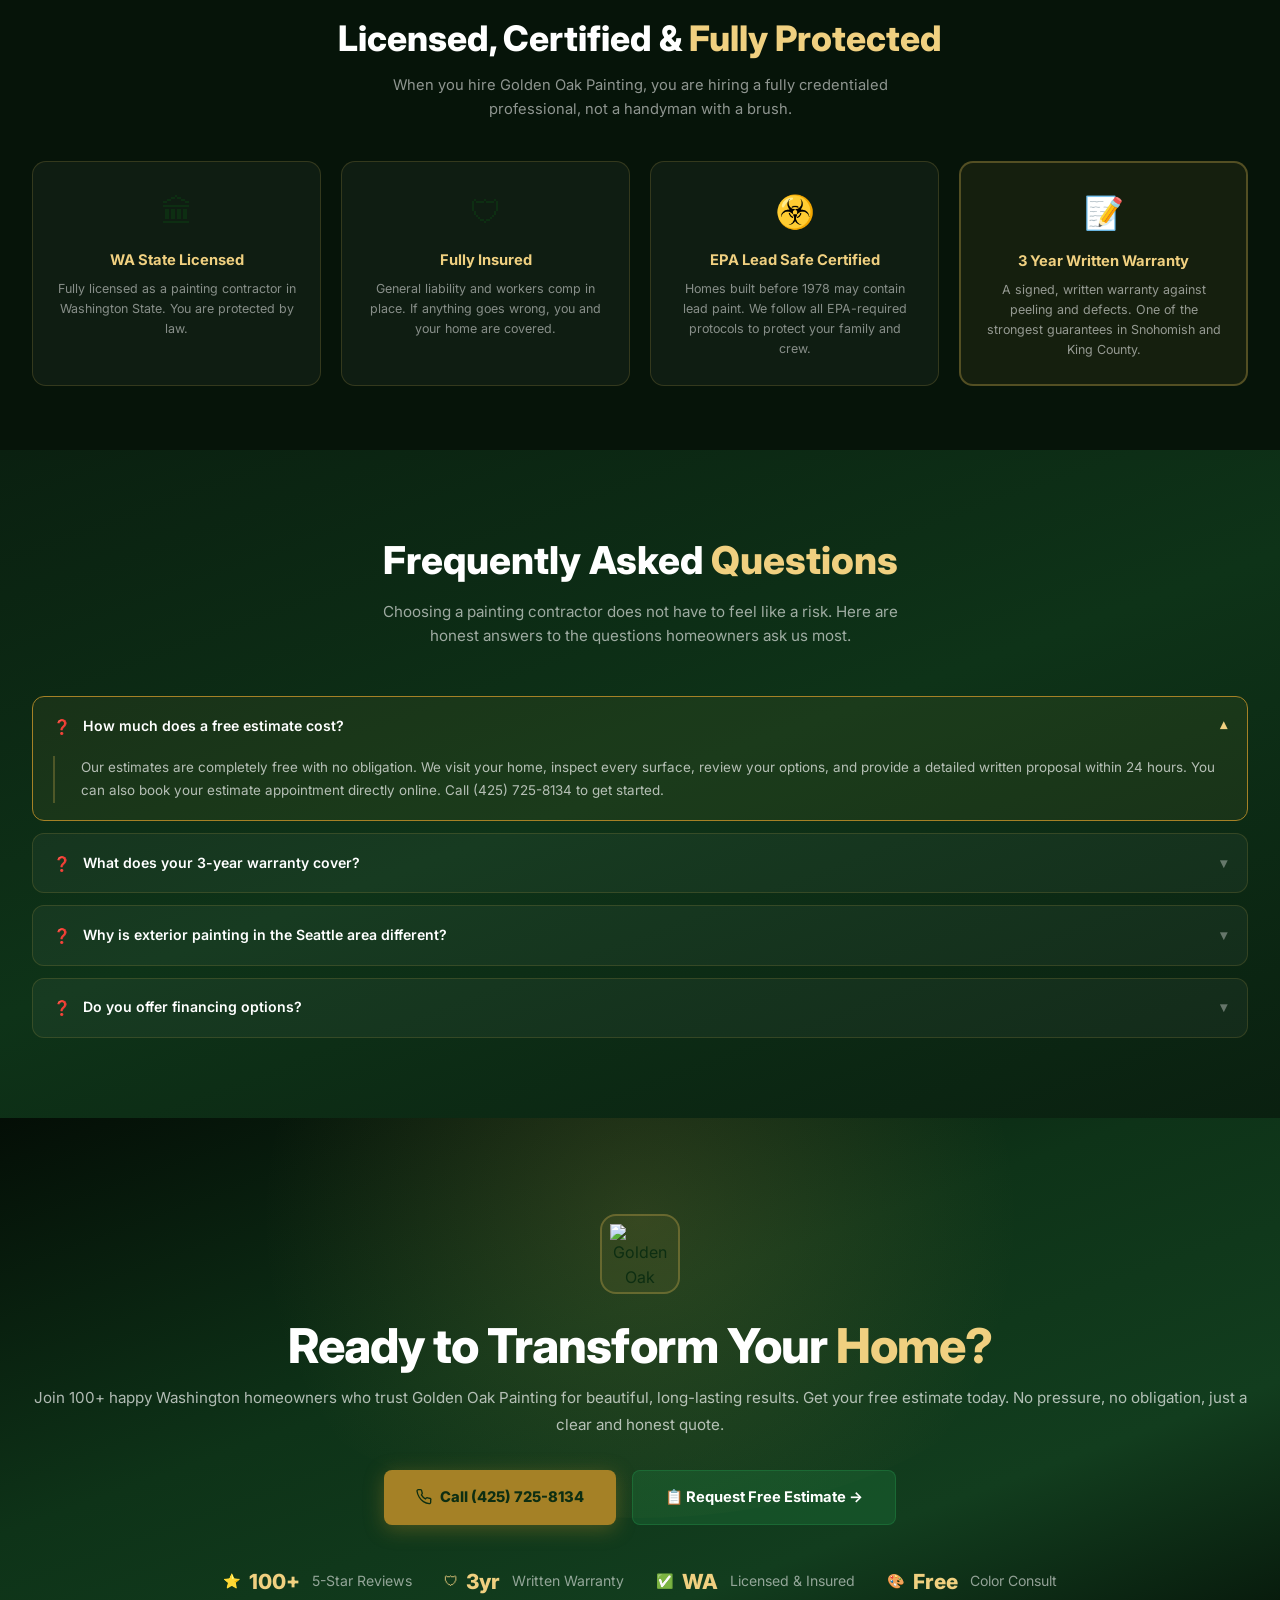
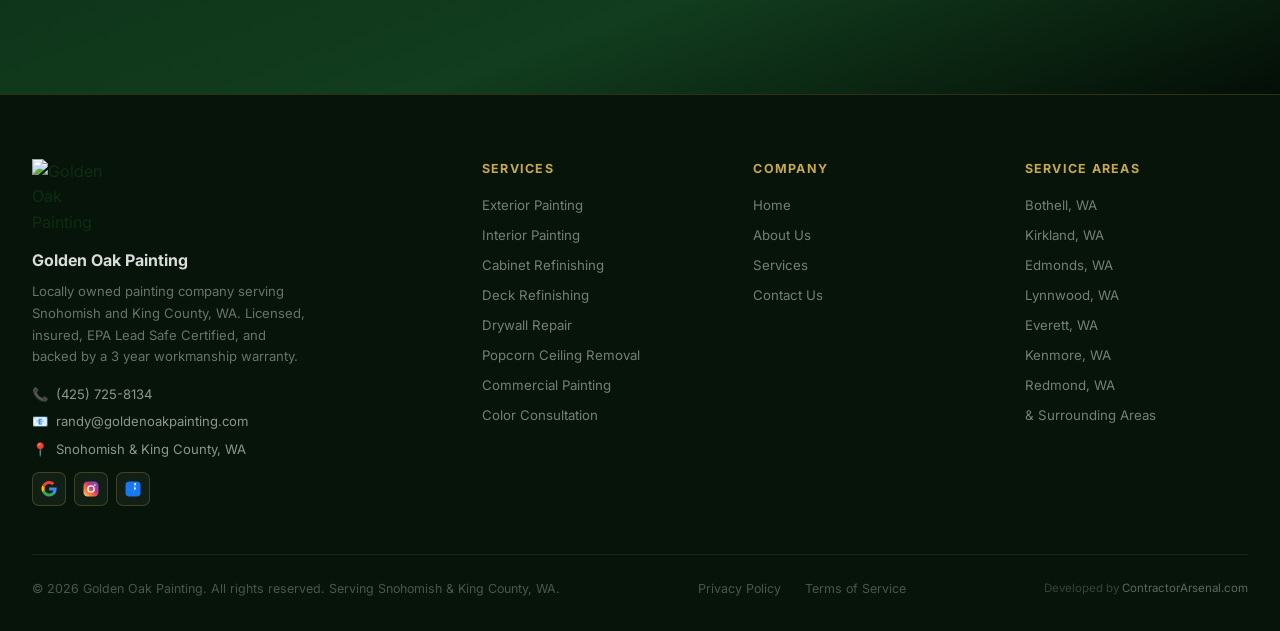
==== commit 0bd78b25: "Add files via upload" ====
--- a/about.html
+++ b/about.html
@@ -215,7 +215,7 @@
   <div class="section-inner">
     <div style="text-align:center;margin-bottom:2.5rem" class="reveal">
       <div style="font-size:0.75rem;font-weight:700;letter-spacing:0.1em;text-transform:uppercase;color:var(--gold);margin-bottom:0.5rem">What Homeowners Say</div>
-      <h2 style="font-size:clamp(1.8rem,3vw,2.5rem);font-weight:800;color:var(--text);margin-bottom:0.5rem">50+ Five Star Reviews <span style="color:var(--gold)">on Google</span></h2>
+      <h2 style="font-size:clamp(1.8rem,3vw,2.5rem);font-weight:800;color:var(--text);margin-bottom:0.5rem">100+ Five-Star Reviews <span style="color:var(--gold)">on Google</span></h2>
       <p style="color:var(--text2);font-size:0.95rem">Every review below is from a verified Google customer, real neighbors across Snohomish and King County.</p>
     </div>
     <div style="display:grid;grid-template-columns:repeat(3,1fr);gap:1.25rem;margin-bottom:2rem" class="reveal">
@@ -236,7 +236,7 @@
       </div>
     </div>
     <div style="text-align:center" class="reveal">
-      <a href="https://share.google/kBf1gE6go8QIPGcQb" target="_blank" rel="noopener" style="display:inline-flex;align-items:center;gap:0.5rem;padding:0.8rem 1.75rem;border-radius:8px;background:var(--green);color:#fff;font-weight:700;text-decoration:none;font-size:0.9rem">See All 50+ Google Reviews ↗</a>
+      <a href="https://share.google/kBf1gE6go8QIPGcQb" target="_blank" rel="noopener" style="display:inline-flex;align-items:center;gap:0.5rem;padding:0.8rem 1.75rem;border-radius:8px;background:var(--green);color:#fff;font-weight:700;text-decoration:none;font-size:0.9rem">See All 100+ Google Reviews ↗</a>
     </div>
   </div>
 </section>
@@ -306,7 +306,7 @@
   <div class="finalcta-inner reveal">
     <div class="finalcta-logo"><img src="https://cdn.prod.website-files.com/67cbada18d07464c05c5ebd4/68ad2a985d8bb816f4c9b958_GOP%20-%20Main%20Logo%20Transparent%20(1).png" alt="Golden Oak Painting"></div>
     <h2 class="finalcta-title">Ready to Transform Your <span>Home?</span></h2>
-    <p class="finalcta-sub">Join 50+ happy Washington homeowners who trust Golden Oak Painting for beautiful, long-lasting results. Get your free estimate today. No pressure, no obligation, just a clear and honest quote.</p>
+    <p class="finalcta-sub">Join 100+ happy Washington homeowners who trust Golden Oak Painting for beautiful, long-lasting results. Get your free estimate today. No pressure, no obligation, just a clear and honest quote.</p>
     <div class="finalcta-btns">
       <a href="tel:4257258134" class="btn-gold-hero">
         <svg width="16" height="16" fill="none" stroke="currentColor" stroke-width="2" viewBox="0 0 24 24"><path d="M22 16.92v3a2 2 0 0 1-2.18 2 19.79 19.79 0 0 1-8.63-3.07A19.5 19.5 0 0 1 4.69 12 19.79 19.79 0 0 1 1.61 3.44 2 2 0 0 1 3.58 1h3a2 2 0 0 1 2 1.72 12.84 12.84 0 0 0 .7 2.81 2 2 0 0 1-.45 2.11L8.09 8.91a16 16 0 0 0 6 6l1.27-1.27a2 2 0 0 1 2.11-.45 12.84 12.84 0 0 0 2.81.7A2 2 0 0 1 22 16.92z"/></svg>
@@ -315,7 +315,7 @@
       <a href="/contact" class="btn-green-hero">📋 Request Free Estimate →</a>
     </div>
     <div class="fcstats">
-      <div class="fcstat"><span class="fcstat-icon">⭐</span><span class="fcstat-num">50+</span>&nbsp;5-Star Reviews</div>
+      <div class="fcstat"><span class="fcstat-icon">⭐</span><span class="fcstat-num">100+</span>&nbsp;5-Star Reviews</div>
       <div class="fcstat"><span class="fcstat-icon">🛡</span><span class="fcstat-num">3yr</span>&nbsp;Written Warranty</div>
       <div class="fcstat"><span class="fcstat-icon">✅</span><span class="fcstat-num">WA</span>&nbsp;Licensed & Insured</div>
       <div class="fcstat"><span class="fcstat-icon">🎨</span><span class="fcstat-num">Free</span>&nbsp;Color Consult</div>
@@ -377,7 +377,7 @@
     </div>
     <div class="footer-bottom">
       <div class="footer-copy">© 2026 Golden Oak Painting. All rights reserved. Serving Snohomish & King County, WA.</div>
-      <div class="footer-legal"><a href="#">Privacy Policy</a><a href="#">Terms of Service</a></div><div style="font-size:0.72rem;color:rgba(255,255,255,0.2)">Developed by <a href="https://contractorarsenal.com" target="_blank" rel="noopener" style="color:rgba(255,255,255,0.35);text-decoration:none">ContractorArsenal.com</a></div>
+      <div class="footer-legal"><a href="/privacy.html">Privacy Policy</a><a href="/terms.html">Terms of Service</a></div><div style="font-size:0.72rem;color:rgba(255,255,255,0.2)">Developed by <a href="https://contractorarsenal.com" target="_blank" rel="noopener" style="color:rgba(255,255,255,0.35);text-decoration:none">ContractorArsenal.com</a></div>
     </div>
   </div>
 </footer>
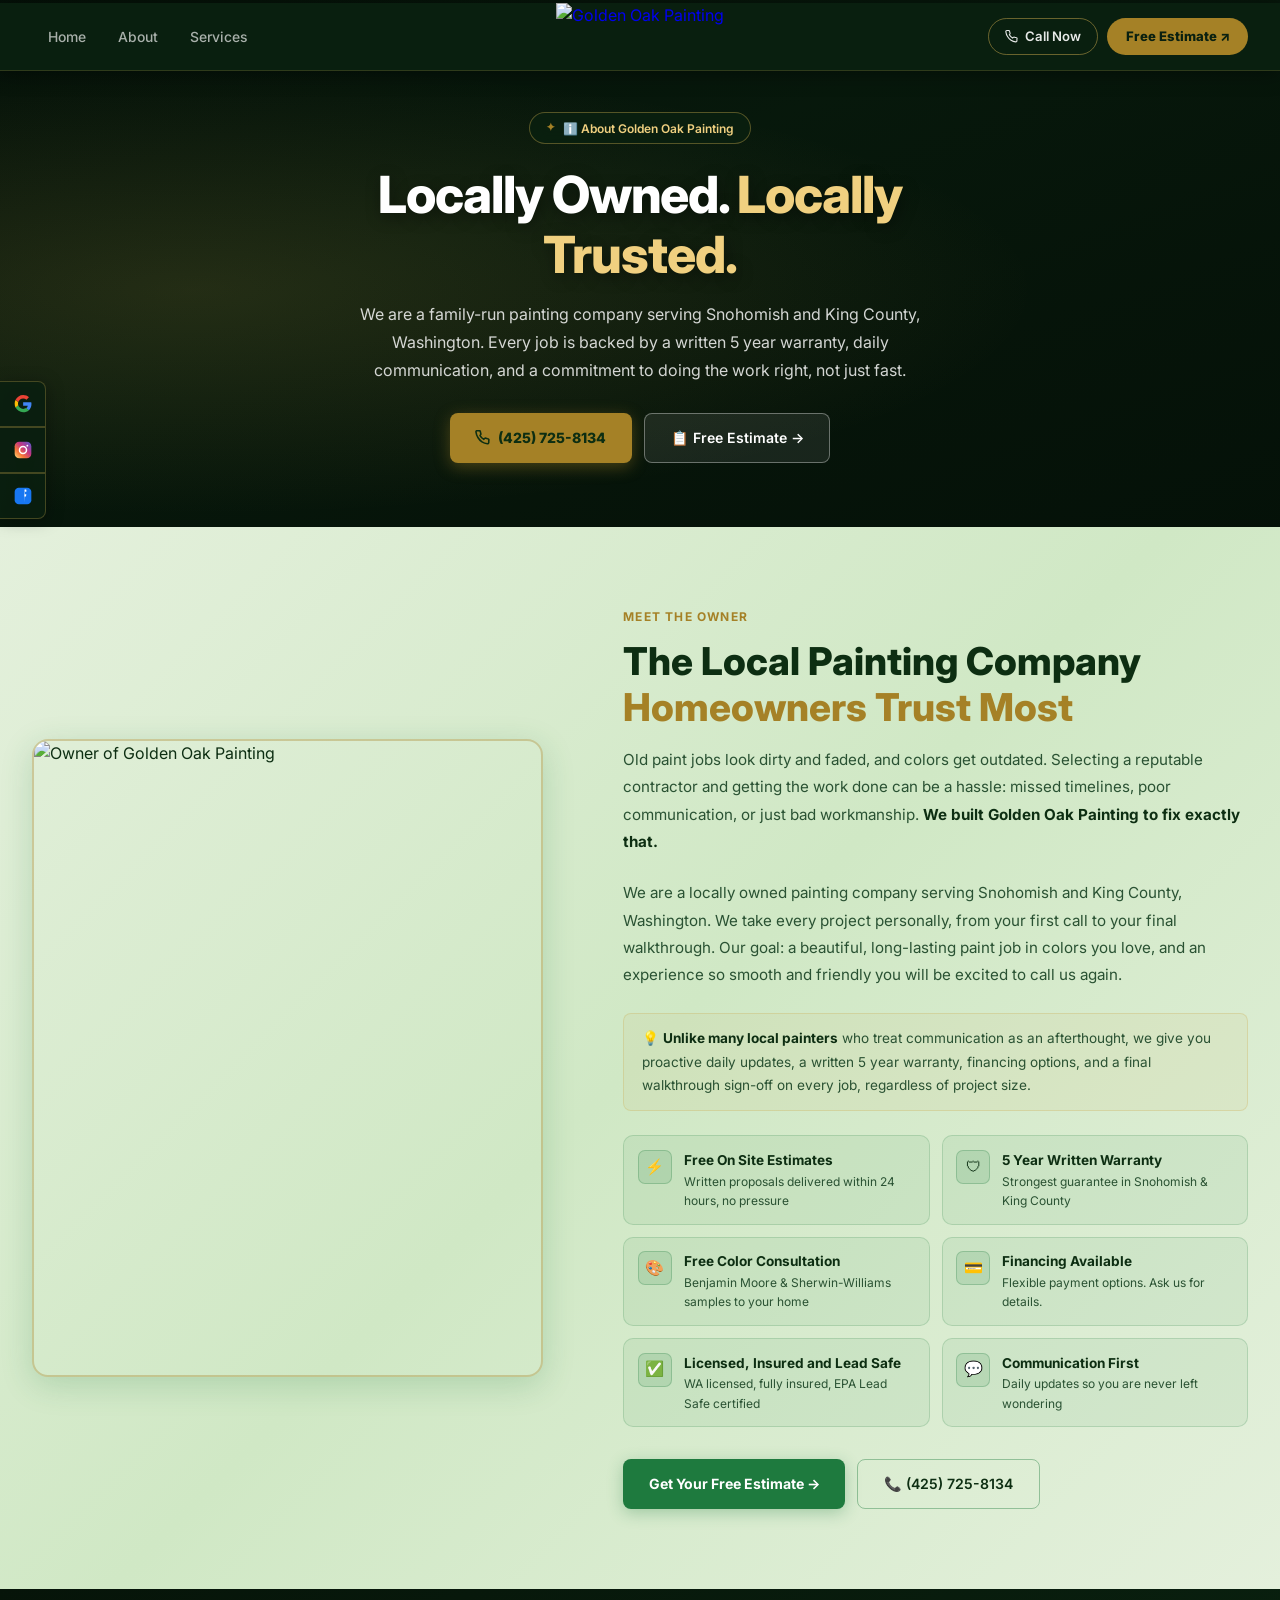
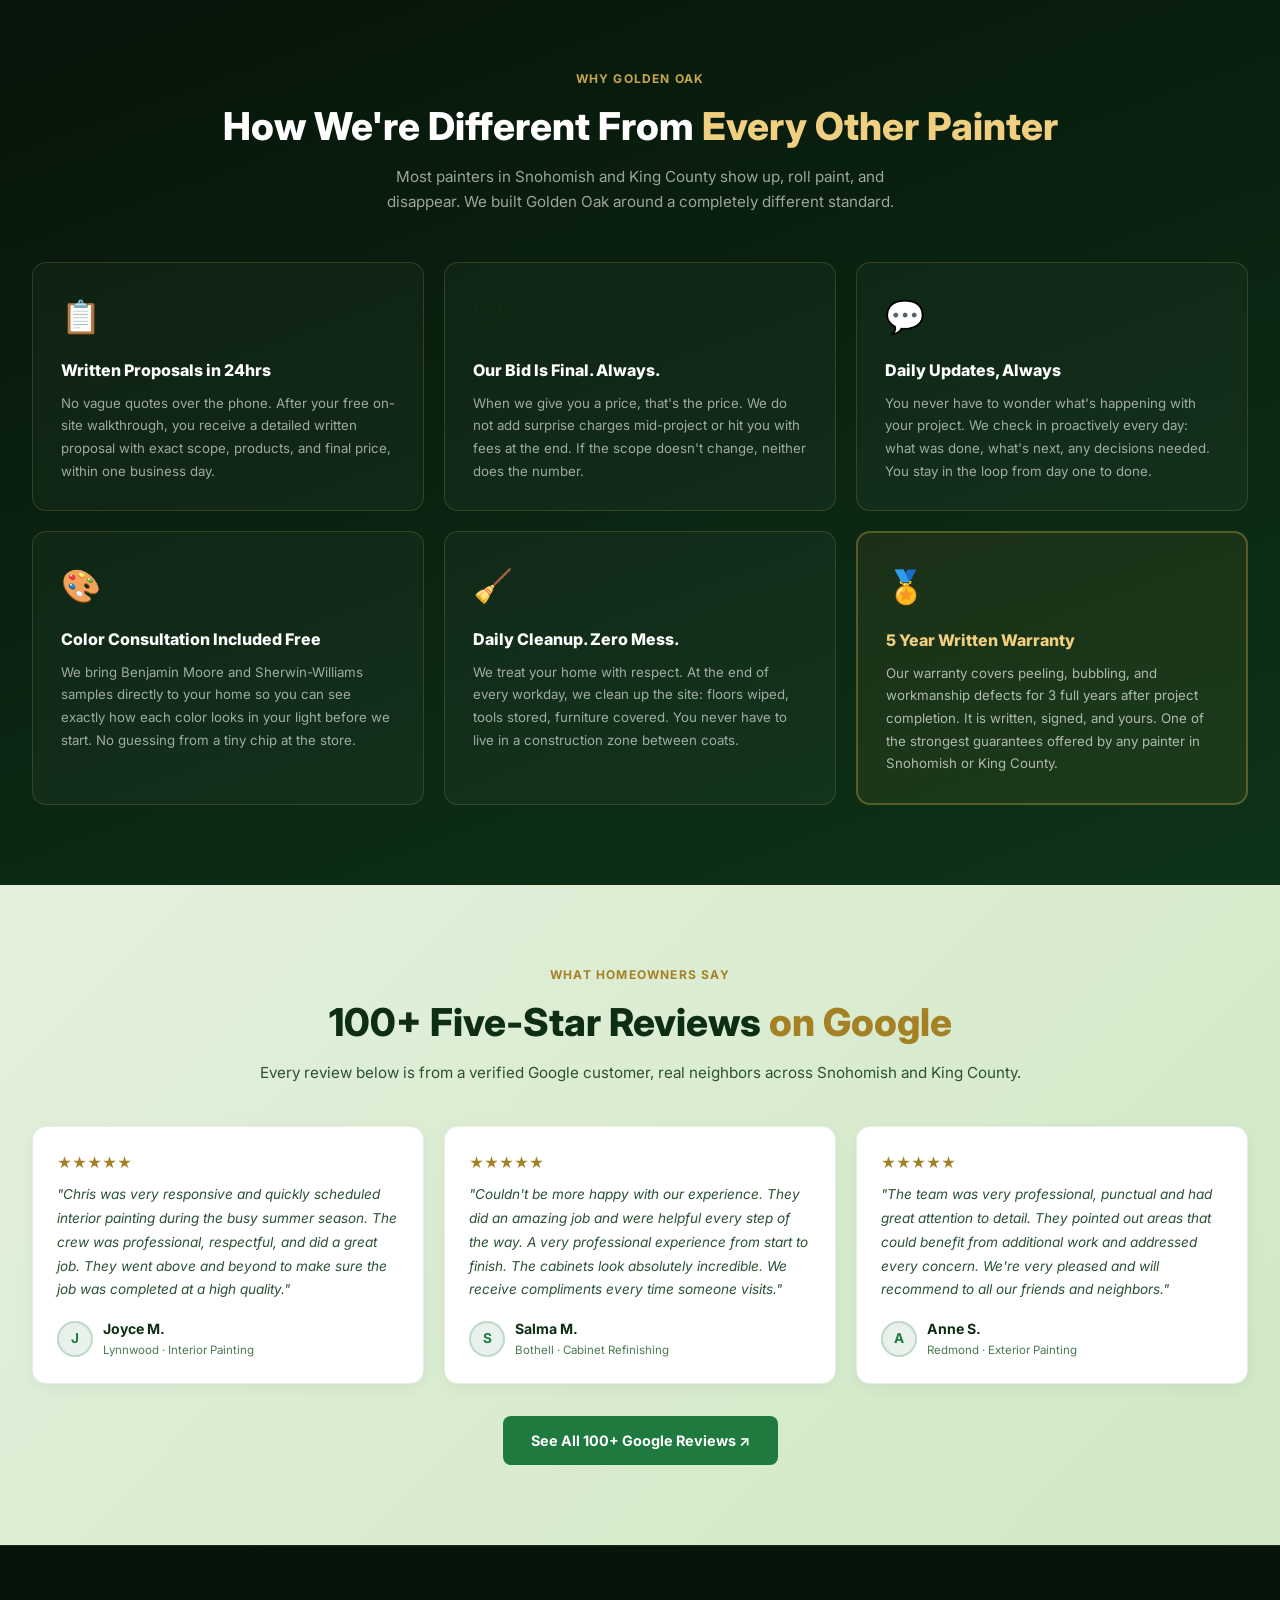
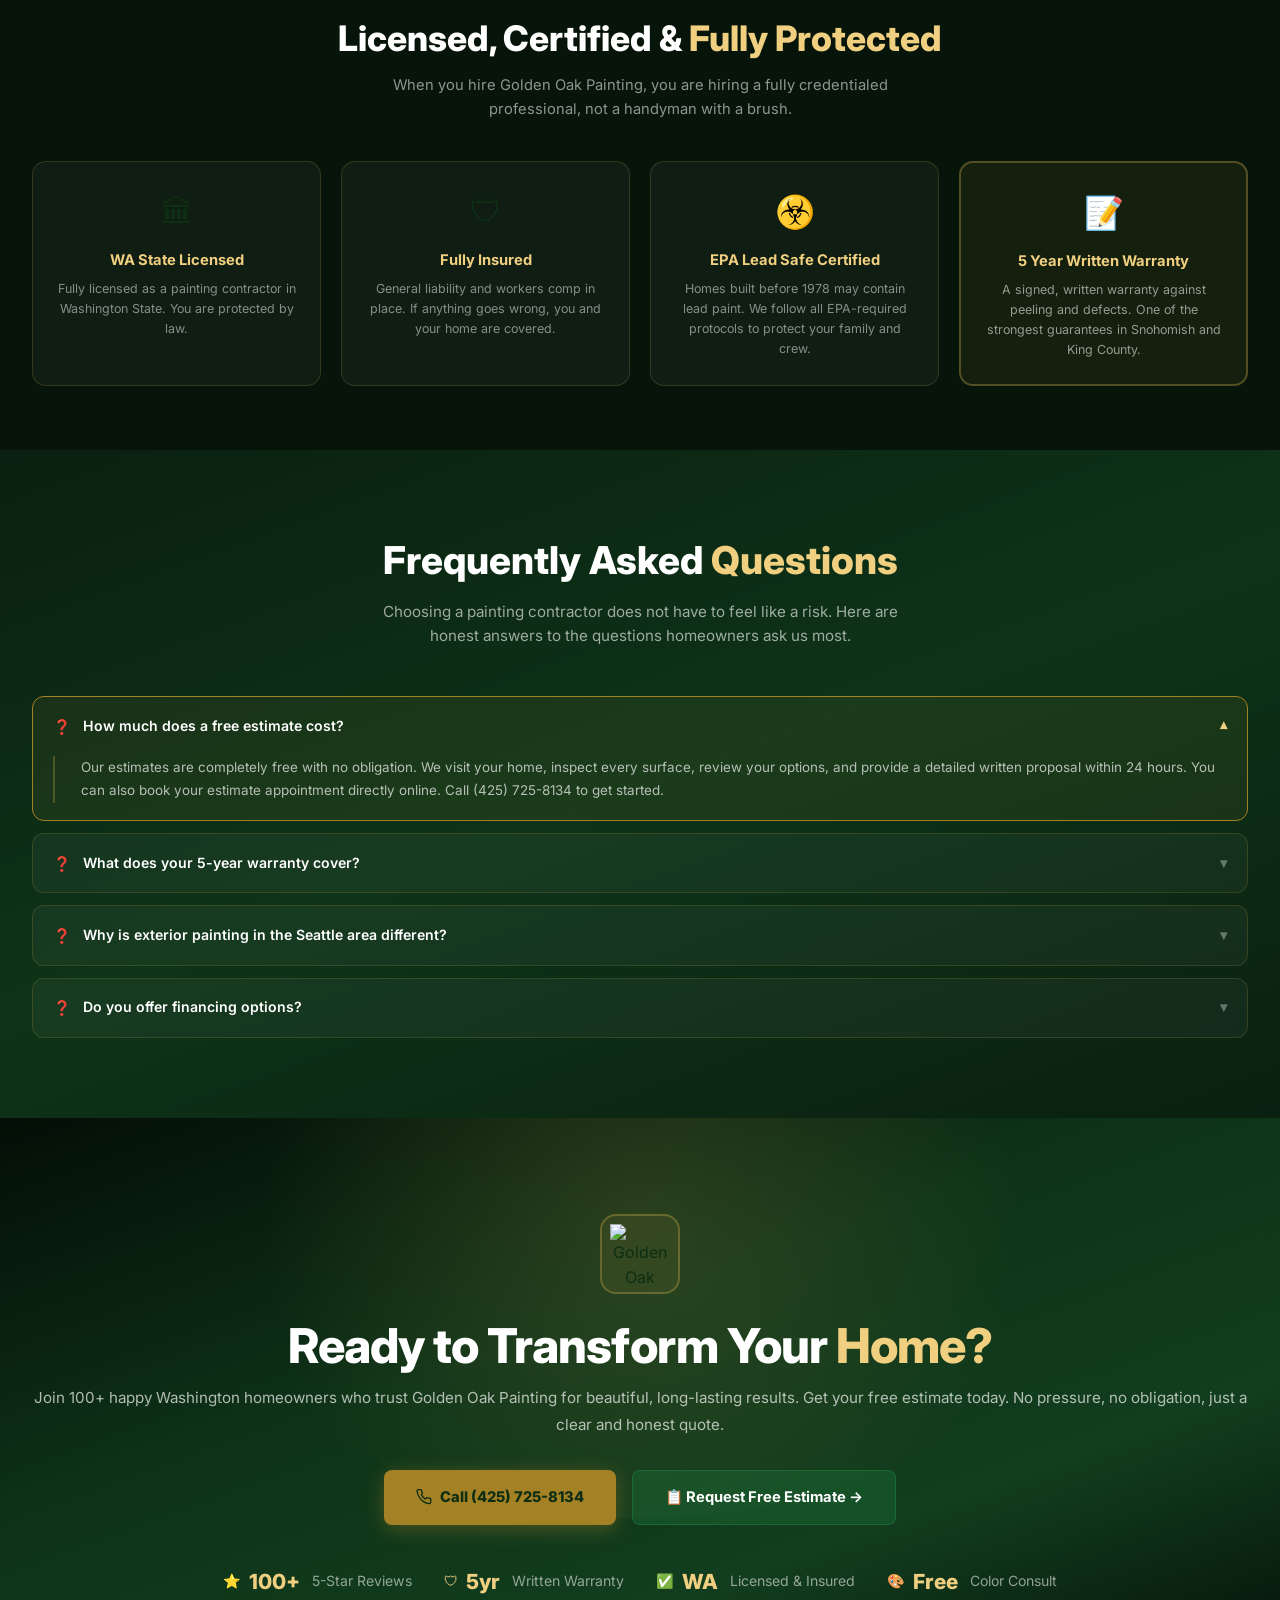
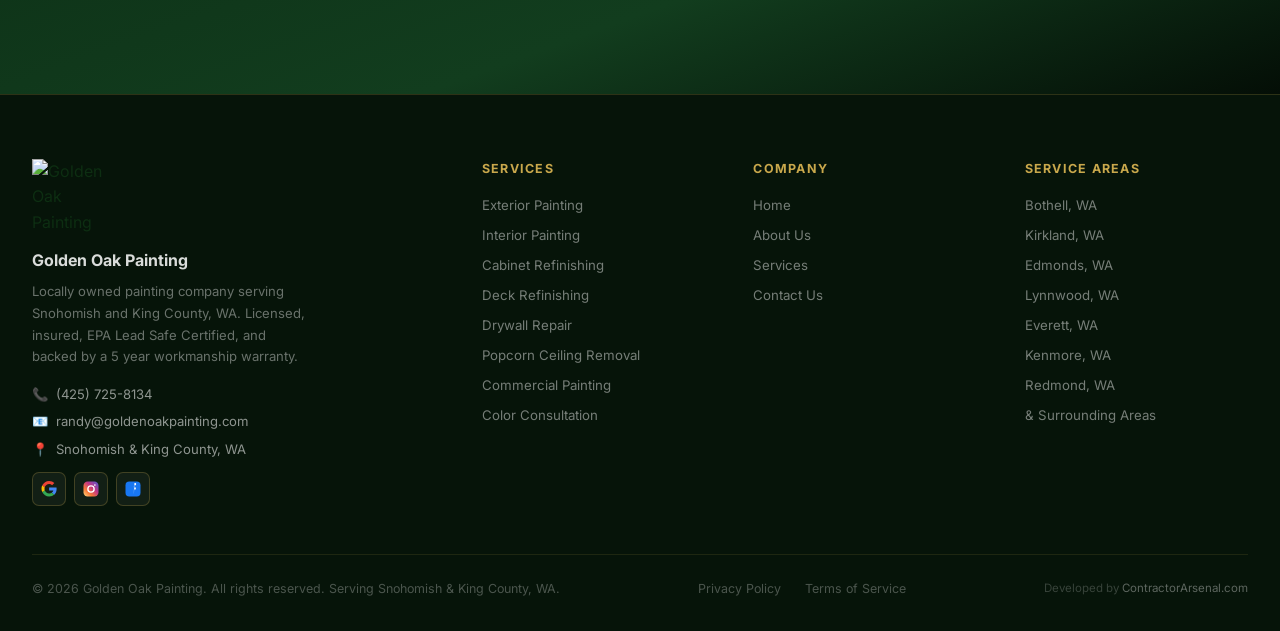
==== commit 9e6fa205: "Add files via upload" ====
--- a/about.html
+++ b/about.html
@@ -12,19 +12,19 @@
 <meta charset="UTF-8">
 <meta name="viewport" content="width=device-width, initial-scale=1.0">
 <meta name="format-detection" content="telephone=no">
-<meta name="description" content="Learn about Golden Oak Painting, a family-owned and operated painting company in Bothell, WA. Serving Snohomish and King County with licensed, insured, EPA Lead Safe Certified painters. 3-year written warranty on every job.">
+<meta name="description" content="Learn about Golden Oak Painting, a family-owned and operated painting company in Bothell, WA. Serving Snohomish and King County with licensed, insured, EPA Lead Safe Certified painters. 5-year written warranty on every job.">
 <meta name="robots" content="index, follow">
 <meta name="author" content="Golden Oak Painting">
 <link rel="canonical" href="https://www.goldenoakpainting.com/about">
 <meta property="og:type" content="website">
 <meta property="og:title" content="About Golden Oak Painting | Family-Owned Contractor in Snohomish & King County">
-<meta property="og:description" content="Learn about Golden Oak Painting, a family-owned and operated painting company in Bothell, WA. Serving Snohomish and King County with licensed, insured, EPA Lead Safe Certified painters. 3-year written...">
+<meta property="og:description" content="Learn about Golden Oak Painting, a family-owned and operated painting company in Bothell, WA. Serving Snohomish and King County with licensed, insured, EPA Lead Safe Certified painters. 5-year written...">
 <meta property="og:image" content="https://cdn.prod.website-files.com/67cbada18d07464c05c5ebd4/68ad2a985d8bb816f4c9b958_GOP%20-%20Main%20Logo%20Transparent%20(1).png">
 <meta property="og:url" content="https://www.goldenoakpainting.com/about">
 <meta property="og:site_name" content="Golden Oak Painting">
 <meta name="twitter:card" content="summary_large_image">
 <meta name="twitter:title" content="About Golden Oak Painting | Family-Owned Contractor in Snohomish & King County">
-<meta name="twitter:description" content="Learn about Golden Oak Painting, a family-owned and operated painting company in Bothell, WA. Serving Snohomish and King County with licensed, insured, EPA Lead Safe Certified painters. 3-year written...">
+<meta name="twitter:description" content="Learn about Golden Oak Painting, a family-owned and operated painting company in Bothell, WA. Serving Snohomish and King County with licensed, insured, EPA Lead Safe Certified painters. 5-year written...">
 <meta name="twitter:image" content="https://cdn.prod.website-files.com/67cbada18d07464c05c5ebd4/68ad2a985d8bb816f4c9b958_GOP%20-%20Main%20Logo%20Transparent%20(1).png">
 <script type="application/ld+json">
 {
@@ -32,7 +32,7 @@
   "@type": "HomeAndConstructionBusiness",
   "@id": "https://www.goldenoakpainting.com/#business",
   "name": "Golden Oak Painting",
-  "description": "Licensed and insured painting contractor serving Snohomish and King County, WA. Interior painting, exterior painting, cabinet painting, deck staining. Free estimates with 3-year written warranty.",
+  "description": "Licensed and insured painting contractor serving Snohomish and King County, WA. Interior painting, exterior painting, cabinet painting, deck staining. Free estimates with 5-year written warranty.",
   "url": "https://www.goldenoakpainting.com",
   "telephone": "+14257258134",
   "email": "randy@goldenoakpainting.com",
@@ -123,7 +123,7 @@
   <div class="page-hero-inner">
     <div class="hero-badge">ℹ️ About Golden Oak Painting</div>
     <h1>Locally Owned. <span>Locally Trusted.</span></h1>
-    <p>We are a family-run painting company serving Snohomish and King County, Washington. Every job is backed by a written 3 year warranty, daily communication, and a commitment to doing the work right, not just fast.</p>
+    <p>We are a family-run painting company serving Snohomish and King County, Washington. Every job is backed by a written 5 year warranty, daily communication, and a commitment to doing the work right, not just fast.</p>
     <div class="hero-actions">
       <a href="tel:4257258134" class="btn-primary">
         <svg width="15" height="15" fill="none" stroke="currentColor" stroke-width="2.5" viewBox="0 0 24 24"><path d="M22 16.92v3a2 2 0 0 1-2.18 2 19.79 19.79 0 0 1-8.63-3.07A19.5 19.5 0 0 1 4.69 12 19.79 19.79 0 0 1 1.61 3.44 2 2 0 0 1 3.58 1h3a2 2 0 0 1 2 1.72 12.84 12.84 0 0 0 .7 2.81 2 2 0 0 1-.45 2.11L8.09 8.91a16 16 0 0 0 6 6l1.27-1.27a2 2 0 0 1 2.11-.45 12.84 12.84 0 0 0 2.81.7A2 2 0 0 1 22 16.92z"/></svg>
@@ -148,11 +148,11 @@
         <p class="about-desc">Old paint jobs look dirty and faded, and colors get outdated. Selecting a reputable contractor and getting the work done can be a hassle: missed timelines, poor communication, or just bad workmanship. <strong>We built Golden Oak Painting to fix exactly that.</strong></p>
         <p class="about-desc">We are a locally owned painting company serving Snohomish and King County, Washington. We take every project personally, from your first call to your final walkthrough. Our goal: a beautiful, long-lasting paint job in colors you love, and an experience so smooth and friendly you will be excited to call us again.</p>
         <div style="font-size:0.85rem;background:rgba(201,168,76,0.08);border:1px solid rgba(201,168,76,0.28);border-radius:8px;padding:0.85rem 1.1rem;color:var(--text2);margin-bottom:1.5rem;line-height:1.7">
-          💡 <strong style="color:var(--text)">Unlike many local painters</strong> who treat communication as an afterthought, we give you proactive daily updates, a written 3 year warranty, financing options, and a final walkthrough sign-off on every job, regardless of project size.
+          💡 <strong style="color:var(--text)">Unlike many local painters</strong> who treat communication as an afterthought, we give you proactive daily updates, a written 5 year warranty, financing options, and a final walkthrough sign-off on every job, regardless of project size.
         </div>
         <div class="about-points">
           <div class="about-point"><div class="apoint-icon">⚡</div><div><div class="apoint-title">Free On Site Estimates</div><div class="apoint-desc">Written proposals delivered within 24 hours, no pressure</div></div></div>
-          <div class="about-point"><div class="apoint-icon">🛡</div><div><div class="apoint-title">3 Year Written Warranty</div><div class="apoint-desc">Strongest guarantee in Snohomish &amp; King County</div></div></div>
+          <div class="about-point"><div class="apoint-icon">🛡</div><div><div class="apoint-title">5 Year Written Warranty</div><div class="apoint-desc">Strongest guarantee in Snohomish &amp; King County</div></div></div>
           <div class="about-point"><div class="apoint-icon">🎨</div><div><div class="apoint-title">Free Color Consultation</div><div class="apoint-desc">Benjamin Moore &amp; Sherwin-Williams samples to your home</div></div></div>
           <div class="about-point"><div class="apoint-icon">💳</div><div><div class="apoint-title">Financing Available</div><div class="apoint-desc">Flexible payment options. Ask us for details.</div></div></div>
           <div class="about-point"><div class="apoint-icon">✅</div><div><div class="apoint-title">Licensed, Insured and Lead Safe</div><div class="apoint-desc">WA licensed, fully insured, EPA Lead Safe certified</div></div></div>
@@ -203,7 +203,7 @@
       </div>
       <div style="background:rgba(201,168,76,0.08);border:2px solid rgba(201,168,76,0.35);border-radius:14px;padding:1.75rem">
         <div style="font-size:2rem;margin-bottom:1rem">🏅</div>
-        <div style="font-weight:800;color:var(--gold3);font-size:1rem;margin-bottom:0.5rem">3 Year Written Warranty</div>
+        <div style="font-weight:800;color:var(--gold3);font-size:1rem;margin-bottom:0.5rem">5 Year Written Warranty</div>
         <div style="font-size:0.83rem;color:rgba(255,255,255,0.65);line-height:1.7">Our warranty covers peeling, bubbling, and workmanship defects for 3 full years after project completion. It is written, signed, and yours. One of the strongest guarantees offered by any painter in Snohomish or King County.</div>
       </div>
     </div>
@@ -266,7 +266,7 @@
       </div>
       <div style="background:rgba(201,168,76,0.08);border:2px solid rgba(201,168,76,0.35);border-radius:14px;padding:1.5rem;text-align:center">
         <div style="font-size:2rem;margin-bottom:0.75rem">📝</div>
-        <div style="font-weight:700;color:var(--gold3);font-size:0.92rem;margin-bottom:0.4rem">3 Year Written Warranty</div>
+        <div style="font-weight:700;color:var(--gold3);font-size:0.92rem;margin-bottom:0.4rem">5 Year Written Warranty</div>
         <div style="font-size:0.78rem;color:rgba(255,255,255,0.55);line-height:1.6">A signed, written warranty against peeling and defects. One of the strongest guarantees in Snohomish and King County.</div>
       </div>
     </div>
@@ -286,8 +286,8 @@
           <div class="faq-a"><div class="faq-a-inner">Our estimates are completely free with no obligation. We visit your home, inspect every surface, review your options, and provide a detailed written proposal within 24 hours. You can also book your estimate appointment directly online. Call (425) 725-8134 to get started.</div></div>
         </div>
         <div class="faq-item" style="margin-top:0.75rem">
-          <div class="faq-q" onclick="toggleFaq(this)"><span class="faq-q-icon">❓</span>What does your 3-year warranty cover?<span class="chev">▾</span></div>
-          <div class="faq-a"><div class="faq-a-inner">Our 3 year workmanship warranty covers peeling, bubbling, and defects caused by our application. Our bid is also final: if the scope stays the same, so does the price. This is one of the strongest written guarantees offered by any painter in Snohomish or King County.</div></div>
+          <div class="faq-q" onclick="toggleFaq(this)"><span class="faq-q-icon">❓</span>What does your 5-year warranty cover?<span class="chev">▾</span></div>
+          <div class="faq-a"><div class="faq-a-inner">Our 5 year workmanship warranty covers peeling, bubbling, and defects caused by our application. Our bid is also final: if the scope stays the same, so does the price. This is one of the strongest written guarantees offered by any painter in Snohomish or King County.</div></div>
         </div>
         <div class="faq-item" style="margin-top:0.75rem">
           <div class="faq-q" onclick="toggleFaq(this)"><span class="faq-q-icon">❓</span>Why is exterior painting in the Seattle area different?<span class="chev">▾</span></div>
@@ -316,7 +316,7 @@
     </div>
     <div class="fcstats">
       <div class="fcstat"><span class="fcstat-icon">⭐</span><span class="fcstat-num">100+</span>&nbsp;5-Star Reviews</div>
-      <div class="fcstat"><span class="fcstat-icon">🛡</span><span class="fcstat-num">3yr</span>&nbsp;Written Warranty</div>
+      <div class="fcstat"><span class="fcstat-icon">🛡</span><span class="fcstat-num">5yr</span>&nbsp;Written Warranty</div>
       <div class="fcstat"><span class="fcstat-icon">✅</span><span class="fcstat-num">WA</span>&nbsp;Licensed & Insured</div>
       <div class="fcstat"><span class="fcstat-icon">🎨</span><span class="fcstat-num">Free</span>&nbsp;Color Consult</div>
     </div>
@@ -329,7 +329,7 @@
       <div>
         <img src="https://cdn.prod.website-files.com/67cbada18d07464c05c5ebd4/68ad2a985d8bb816f4c9b958_GOP%20-%20Main%20Logo%20Transparent%20(1).png" alt="Golden Oak Painting" class="footer-brand">
         <div class="footer-brand-name">Golden Oak Painting</div>
-        <p class="footer-desc">Locally owned painting company serving Snohomish and King County, WA. Licensed, insured, EPA Lead Safe Certified, and backed by a 3 year workmanship warranty.</p>
+        <p class="footer-desc">Locally owned painting company serving Snohomish and King County, WA. Licensed, insured, EPA Lead Safe Certified, and backed by a 5 year workmanship warranty.</p>
         <a href="tel:4257258134" class="footer-contact-item"><span>📞</span>(425) 725-8134</a>
         <a href="mailto:randy@goldenoakpainting.com" class="footer-contact-item"><span>📧</span>randy@goldenoakpainting.com</a>
         <div class="footer-contact-item"><span>📍</span>Snohomish & King County, WA</div>
--- a/styles.css
+++ b/styles.css
@@ -221,6 +221,32 @@
 .svc-bullets{list-style:none;display:flex;flex-direction:column;gap:0.3rem}
 .svc-bullets li{font-size:0.75rem;color:rgba(255,255,255,0.5);display:flex;align-items:center;gap:0.4rem}
 .svc-bullets li::before{content:'✓';color:var(--green3);font-weight:700;font-size:0.7rem}
+
+/* SERVICE VIDEOS */
+#svc-videos{background:linear-gradient(135deg,var(--light1) 0%,var(--light2) 100%)}
+.svcvid-head{text-align:center;margin-bottom:3rem}
+.svcvid-head h2{font-size:clamp(1.8rem,3vw,2.5rem);font-weight:800;color:var(--text);margin-bottom:0.5rem}
+.svcvid-head h2 span{color:var(--gold)}
+.svcvid-head p{color:var(--text2);font-size:0.95rem;max-width:560px;margin:0 auto}
+.svcvid-rows{display:flex;flex-direction:column;gap:3rem}
+.svcvid-row{display:flex;align-items:center;gap:3rem}
+.svcvid-row.reverse{flex-direction:row-reverse}
+.svcvid-text{flex:1 1 0}
+.svcvid-eyebrow{font-size:0.75rem;font-weight:700;letter-spacing:0.1em;text-transform:uppercase;color:var(--gold);margin-bottom:0.6rem}
+.svcvid-title{font-size:clamp(1.4rem,2.4vw,1.9rem);font-weight:800;color:var(--text);margin-bottom:0.85rem;line-height:1.25}
+.svcvid-desc{font-size:0.95rem;color:var(--text2);line-height:1.75;margin-bottom:1.25rem}
+.svcvid-divider{border:none;border-top:1px solid rgba(30,122,62,0.15);margin:1.25rem 0}
+.svcvid-details{list-style:none;display:flex;flex-direction:column;gap:0.45rem}
+.svcvid-details li{font-size:0.82rem;color:var(--text2);display:flex;align-items:center;gap:0.5rem}
+.svcvid-details li::before{content:'✓';color:var(--green2);font-weight:700;font-size:0.75rem}
+.svcvid-media{flex:0 0 auto;width:100%;max-width:280px}
+.svcvid-frame{position:relative;width:100%;aspect-ratio:9/16;border-radius:16px;overflow:hidden;border:2px solid rgba(165,129,38,0.35);box-shadow:0 8px 28px rgba(30,122,62,0.18);background:var(--dark1)}
+.svcvid-frame iframe{position:absolute;inset:0;width:100%;height:100%;border:none;display:block}
+@media(max-width:900px){
+  .svcvid-row,.svcvid-row.reverse{flex-direction:column;text-align:center}
+  .svcvid-media{max-width:240px}
+  .svcvid-details{align-items:center}
+}
 
 /* GALLERY */
 #gallery{background:linear-gradient(135deg,var(--light2) 0%,var(--light1) 50%,var(--light2) 100%)}
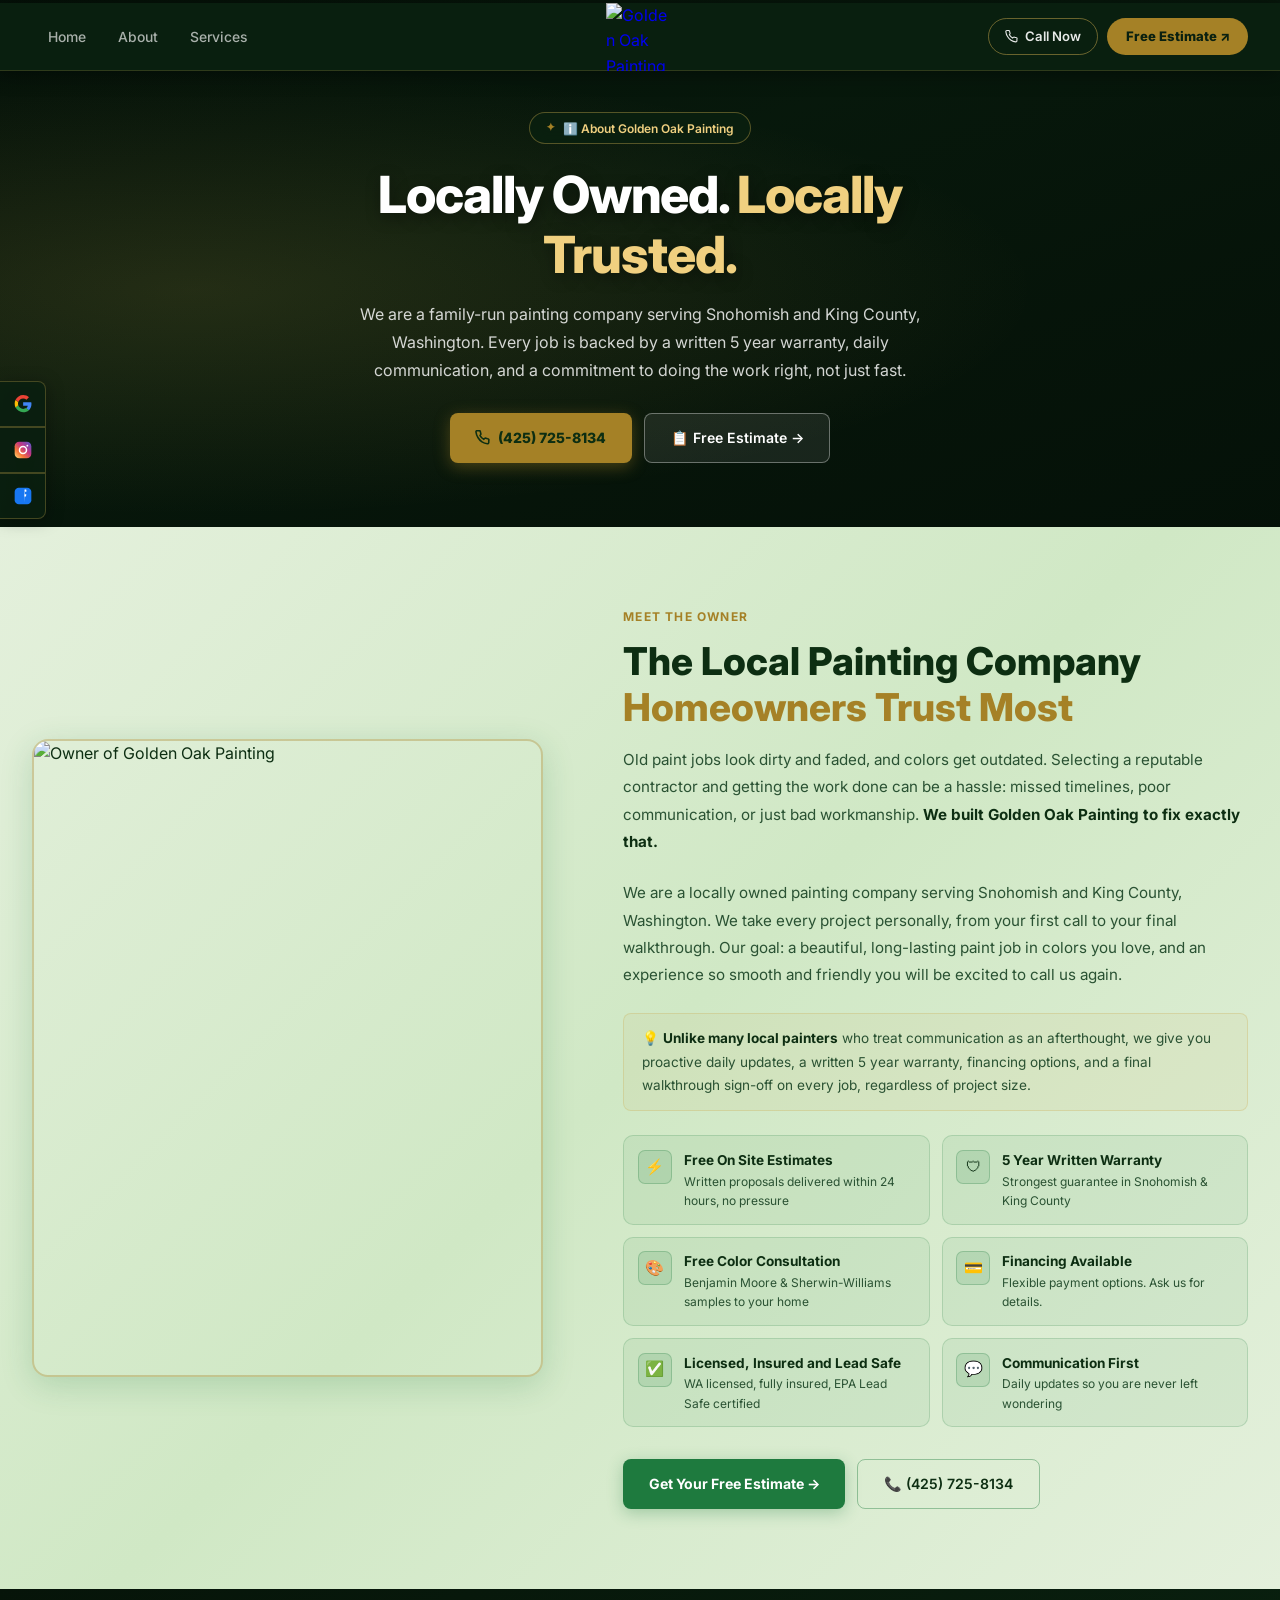
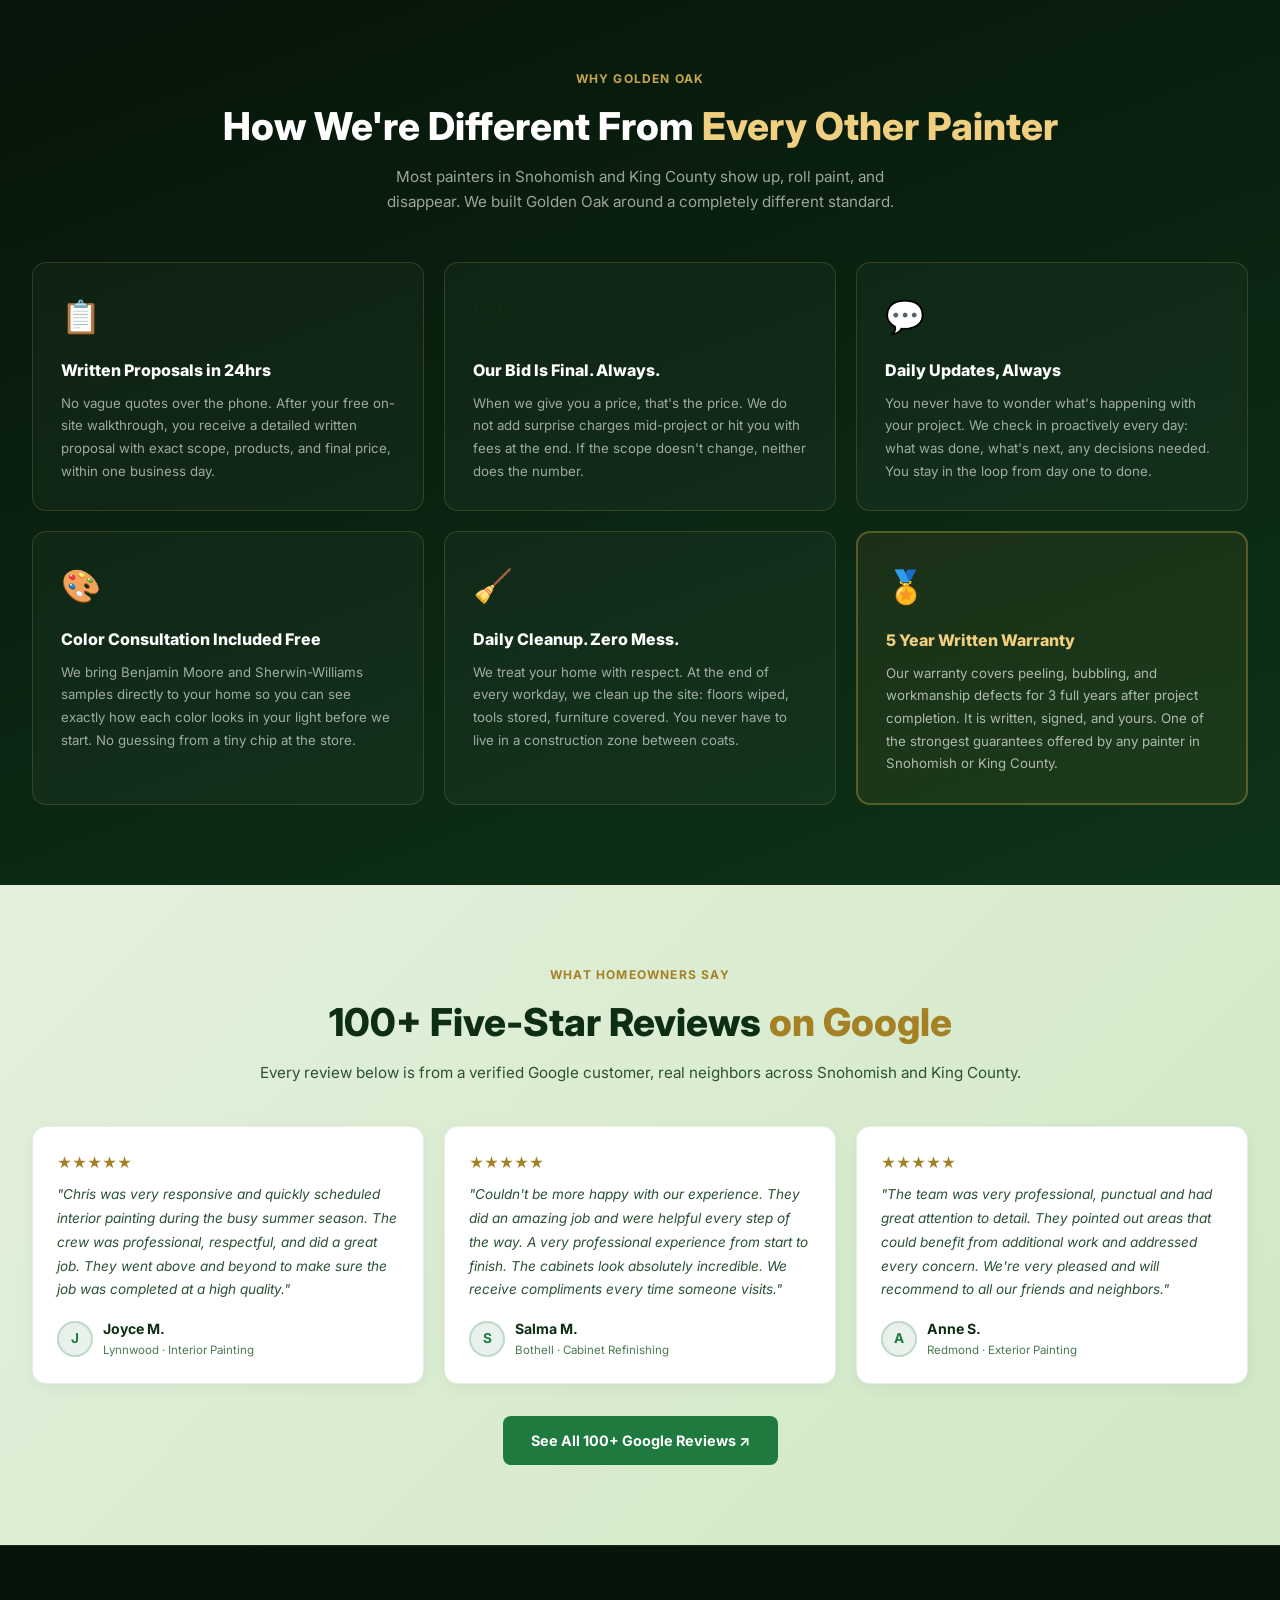
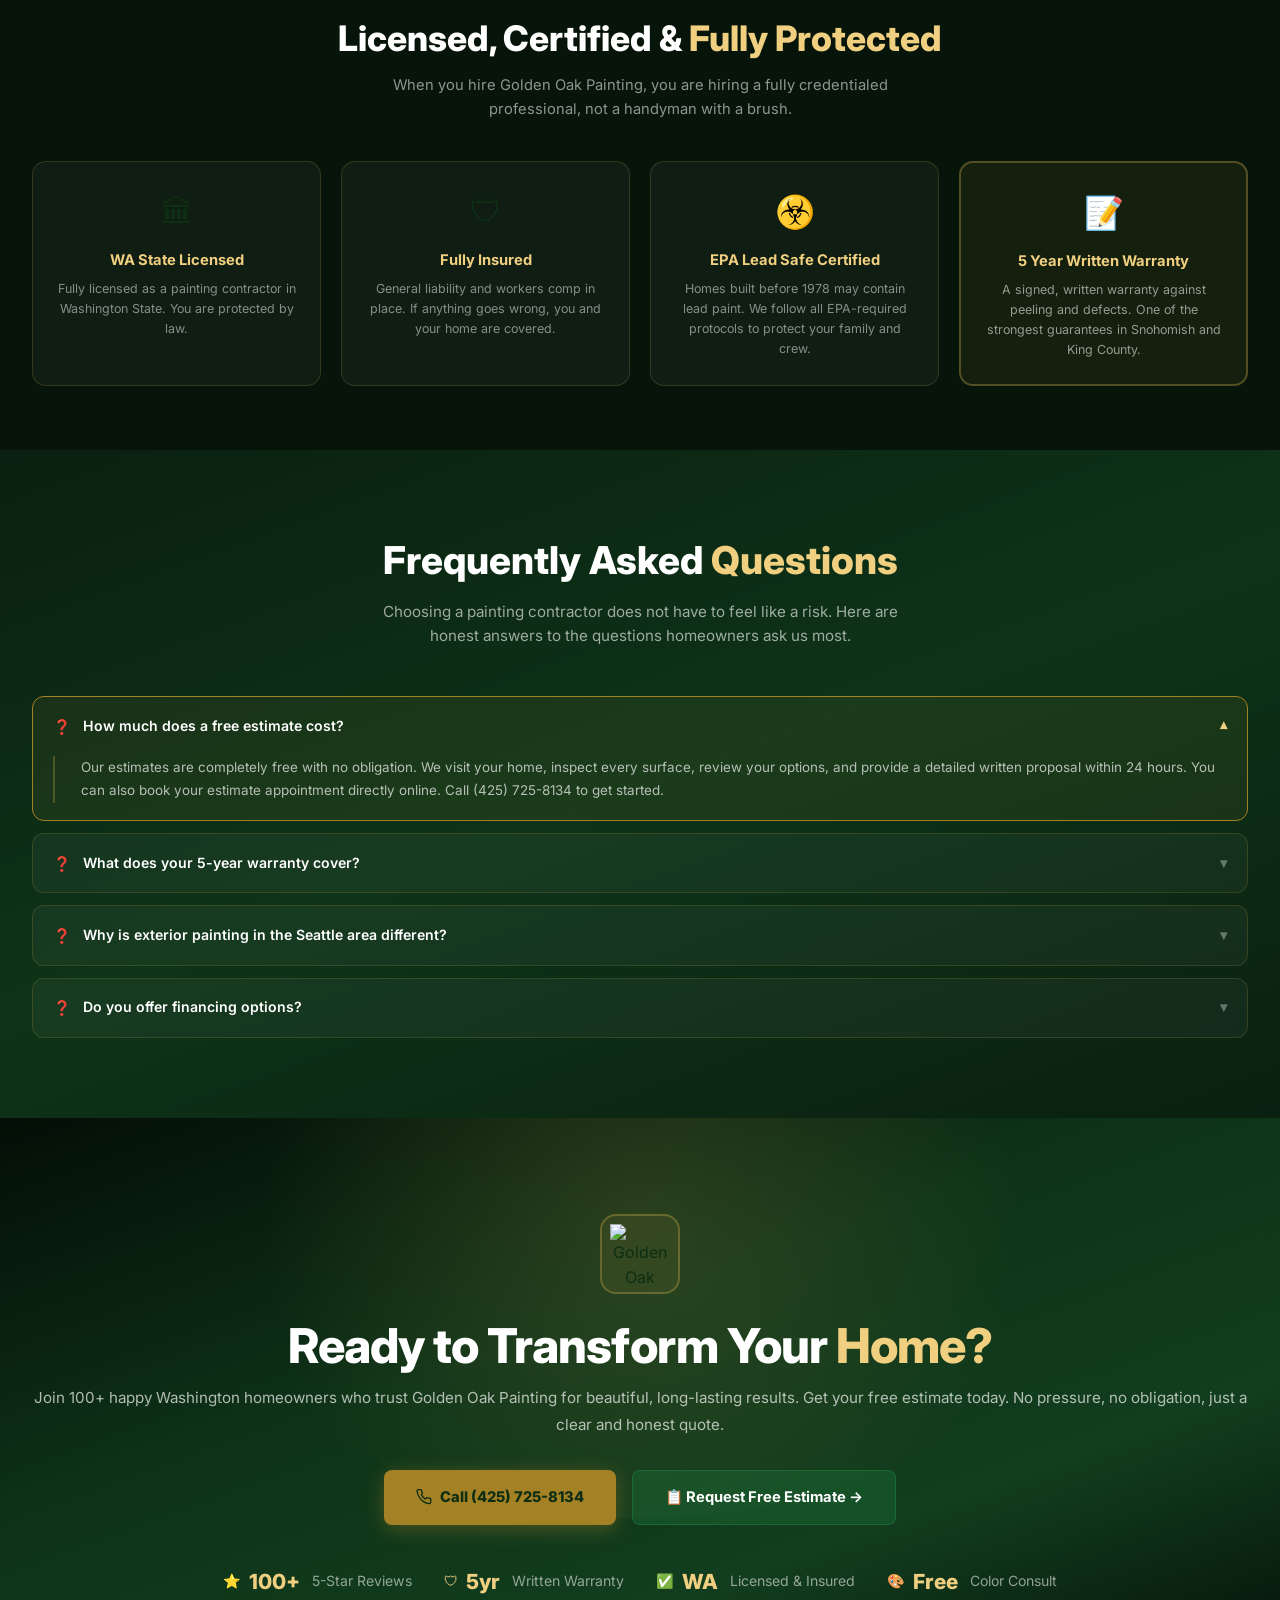
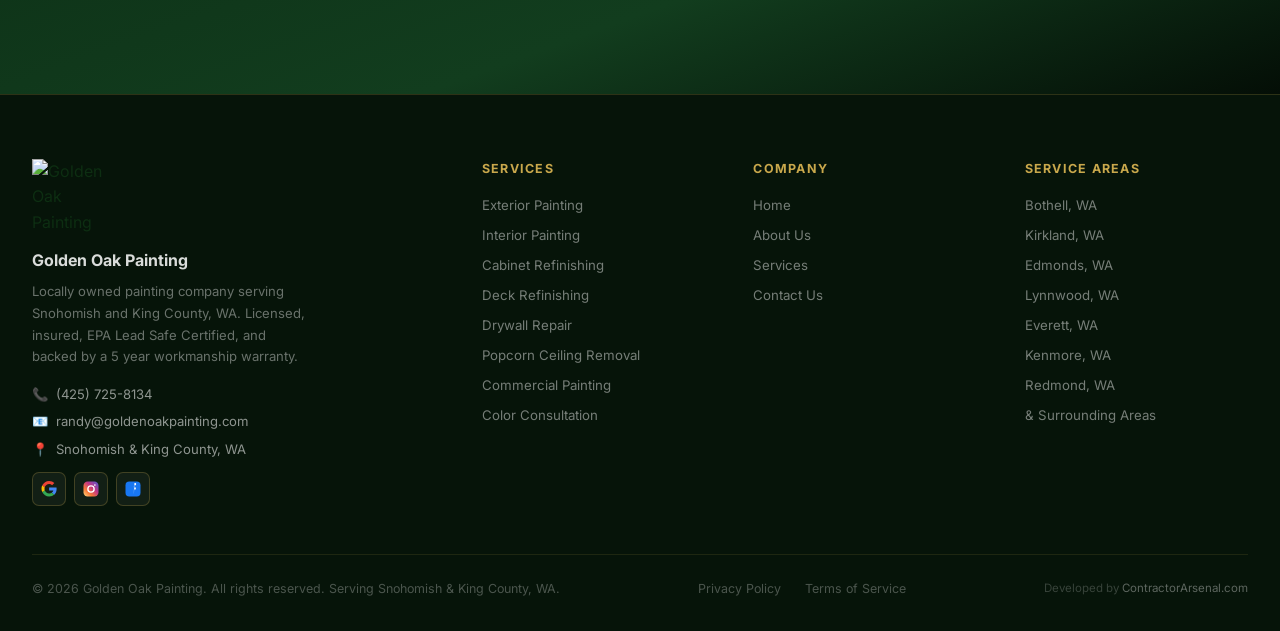
==== commit d1533fcb: "Add HTTPS redirect, remove self-serving rating schema, add image dimensions - worker.js: redirect ht" ====
--- a/about.html
+++ b/about.html
@@ -92,7 +92,7 @@
       <li><a href="/services">Services</a></li>
     </ul>
     <a href="/#hero" class="nav-logo">
-      <img src="https://cdn.prod.website-files.com/67cbada18d07464c05c5ebd4/68ad2a985d8bb816f4c9b958_GOP%20-%20Main%20Logo%20Transparent%20(1).png" alt="Golden Oak Painting">
+      <img width="1080" height="1080" src="https://cdn.prod.website-files.com/67cbada18d07464c05c5ebd4/68ad2a985d8bb816f4c9b958_GOP%20-%20Main%20Logo%20Transparent%20(1).png" alt="Golden Oak Painting">
     </a>
     <div class="nav-right">
       <a href="tel:4257258134" class="nav-btn">
@@ -139,7 +139,7 @@
     <div class="about-grid">
       <div class="reveal">
         <div class="about-img-wrapper">
-          <img src="https://github.com/user-attachments/assets/97a627ed-336a-4afd-b646-5852af246768" alt="Owner of Golden Oak Painting" style="border-radius:12px;width:100%;object-fit:cover;aspect-ratio:4/5">
+          <img width="687" height="956" src="https://github.com/user-attachments/assets/97a627ed-336a-4afd-b646-5852af246768" alt="Owner of Golden Oak Painting" style="border-radius:12px;width:100%;object-fit:cover;aspect-ratio:4/5">
         </div>
       </div>
       <div class="reveal">
@@ -304,7 +304,7 @@
 
 <section id="finalcta">
   <div class="finalcta-inner reveal">
-    <div class="finalcta-logo"><img src="https://cdn.prod.website-files.com/67cbada18d07464c05c5ebd4/68ad2a985d8bb816f4c9b958_GOP%20-%20Main%20Logo%20Transparent%20(1).png" alt="Golden Oak Painting"></div>
+    <div class="finalcta-logo"><img width="1080" height="1080" src="https://cdn.prod.website-files.com/67cbada18d07464c05c5ebd4/68ad2a985d8bb816f4c9b958_GOP%20-%20Main%20Logo%20Transparent%20(1).png" alt="Golden Oak Painting"></div>
     <h2 class="finalcta-title">Ready to Transform Your <span>Home?</span></h2>
     <p class="finalcta-sub">Join 100+ happy Washington homeowners who trust Golden Oak Painting for beautiful, long-lasting results. Get your free estimate today. No pressure, no obligation, just a clear and honest quote.</p>
     <div class="finalcta-btns">
@@ -327,7 +327,7 @@
   <div class="footer-inner">
     <div class="footer-top">
       <div>
-        <img src="https://cdn.prod.website-files.com/67cbada18d07464c05c5ebd4/68ad2a985d8bb816f4c9b958_GOP%20-%20Main%20Logo%20Transparent%20(1).png" alt="Golden Oak Painting" class="footer-brand">
+        <img width="1080" height="1080" src="https://cdn.prod.website-files.com/67cbada18d07464c05c5ebd4/68ad2a985d8bb816f4c9b958_GOP%20-%20Main%20Logo%20Transparent%20(1).png" alt="Golden Oak Painting" class="footer-brand">
         <div class="footer-brand-name">Golden Oak Painting</div>
         <p class="footer-desc">Locally owned painting company serving Snohomish and King County, WA. Licensed, insured, EPA Lead Safe Certified, and backed by a 5 year workmanship warranty.</p>
         <a href="tel:4257258134" class="footer-contact-item"><span>📞</span>(425) 725-8134</a>
--- a/styles.css
+++ b/styles.css
@@ -315,6 +315,7 @@
 .testi-wrap{flex-shrink:0;border-radius:12px;overflow:hidden;border:2px solid rgba(165,129,38,0.35);transition:all 0.2s;box-shadow:0 4px 16px rgba(30,122,62,0.12)}
 .testi-wrap:hover{border-color:var(--gold);box-shadow:0 8px 28px rgba(30,122,62,0.22);transform:translateY(-2px)}
 .testi-wrap iframe{display:block;border:none;width:200px;height:356px}
+.testi-cta{text-align:center;margin-top:2rem}
 
 /* COMPARE */
 #compare{background:linear-gradient(160deg,var(--dark3) 0%,var(--dark2) 50%,var(--dark3) 100%)}
